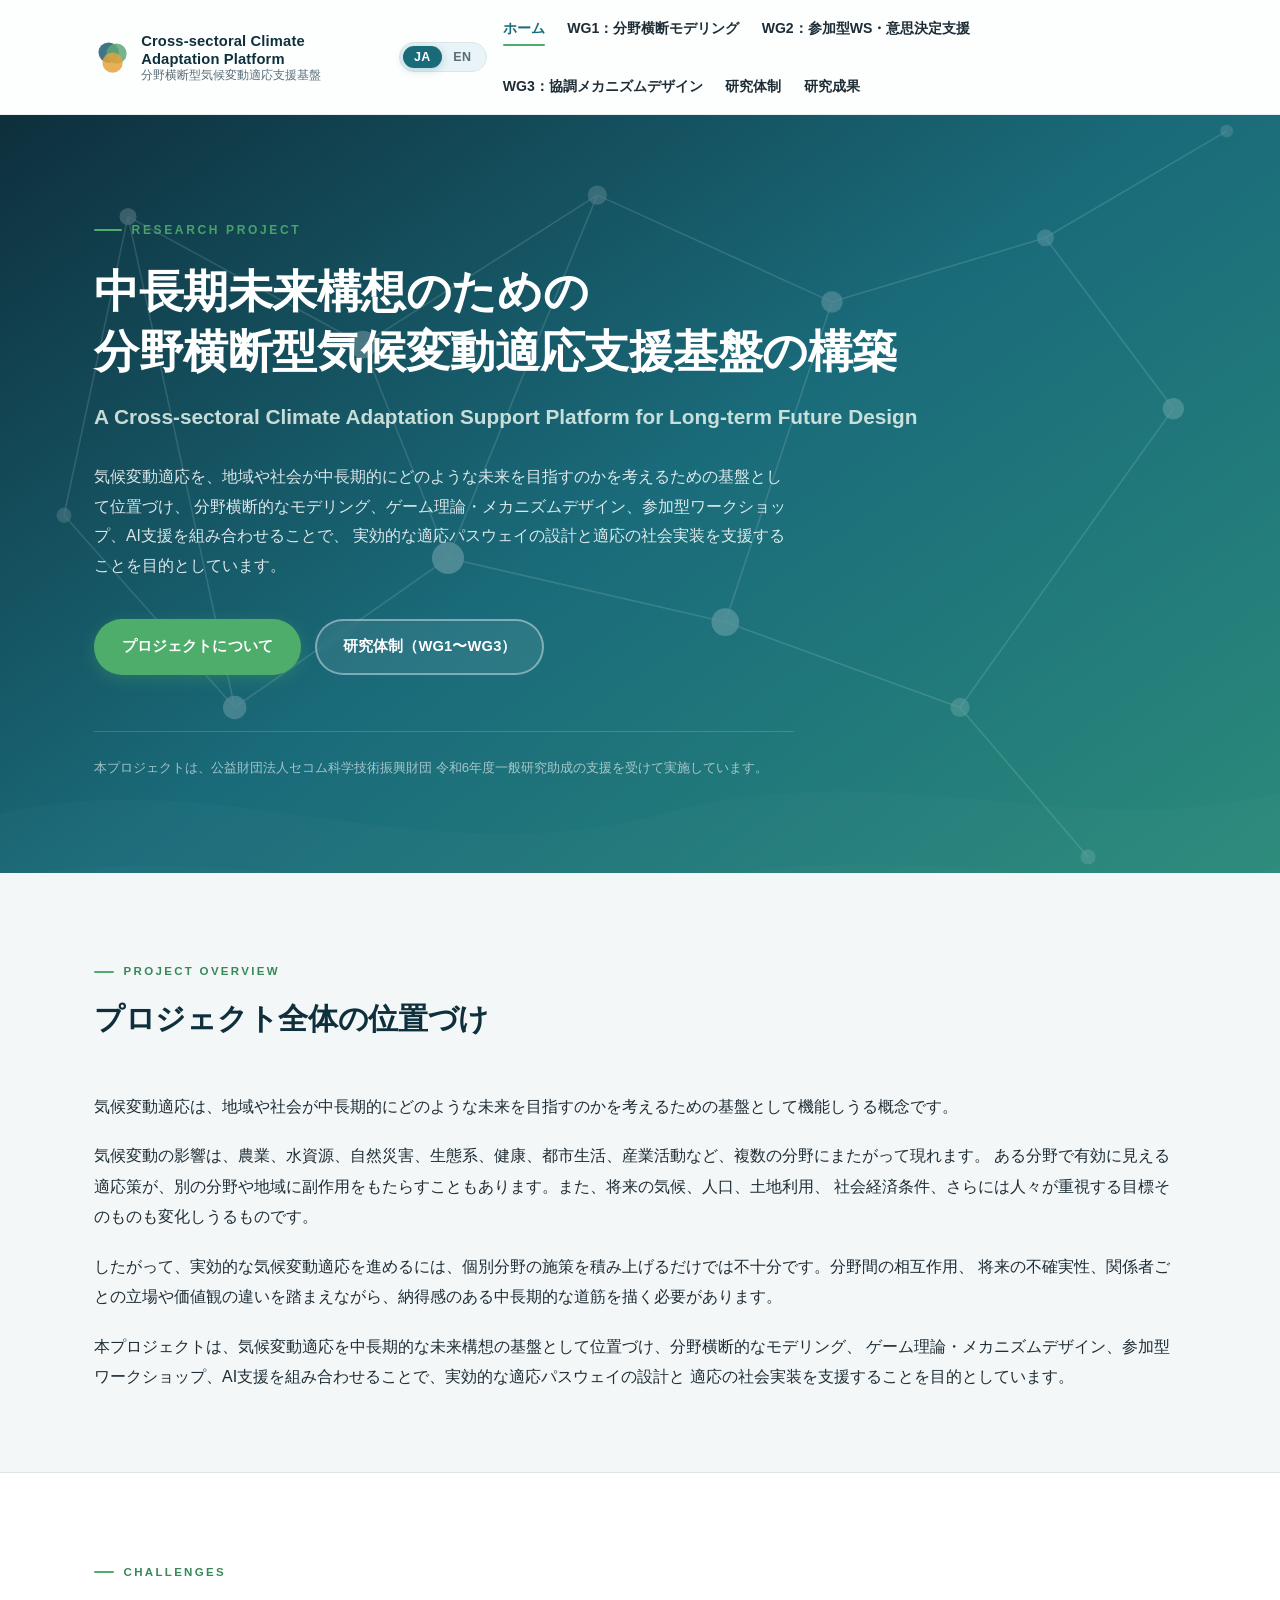
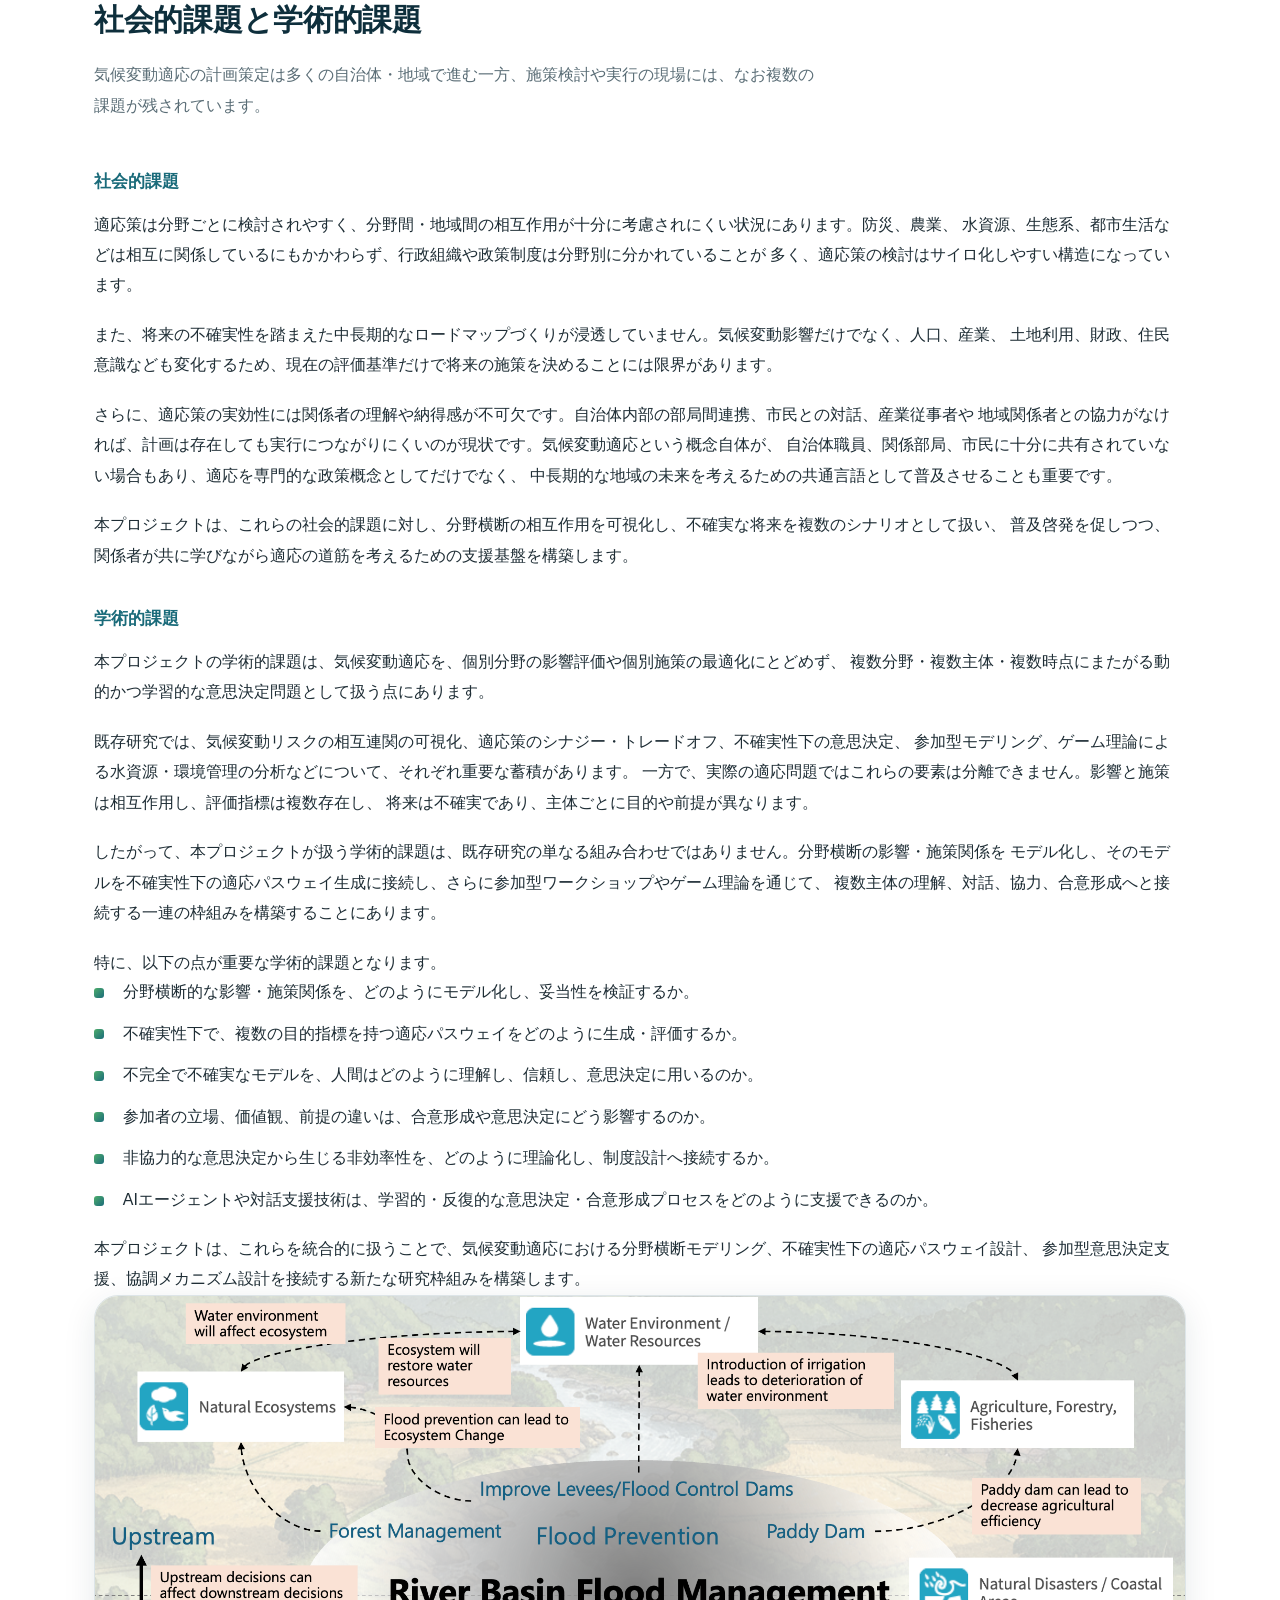
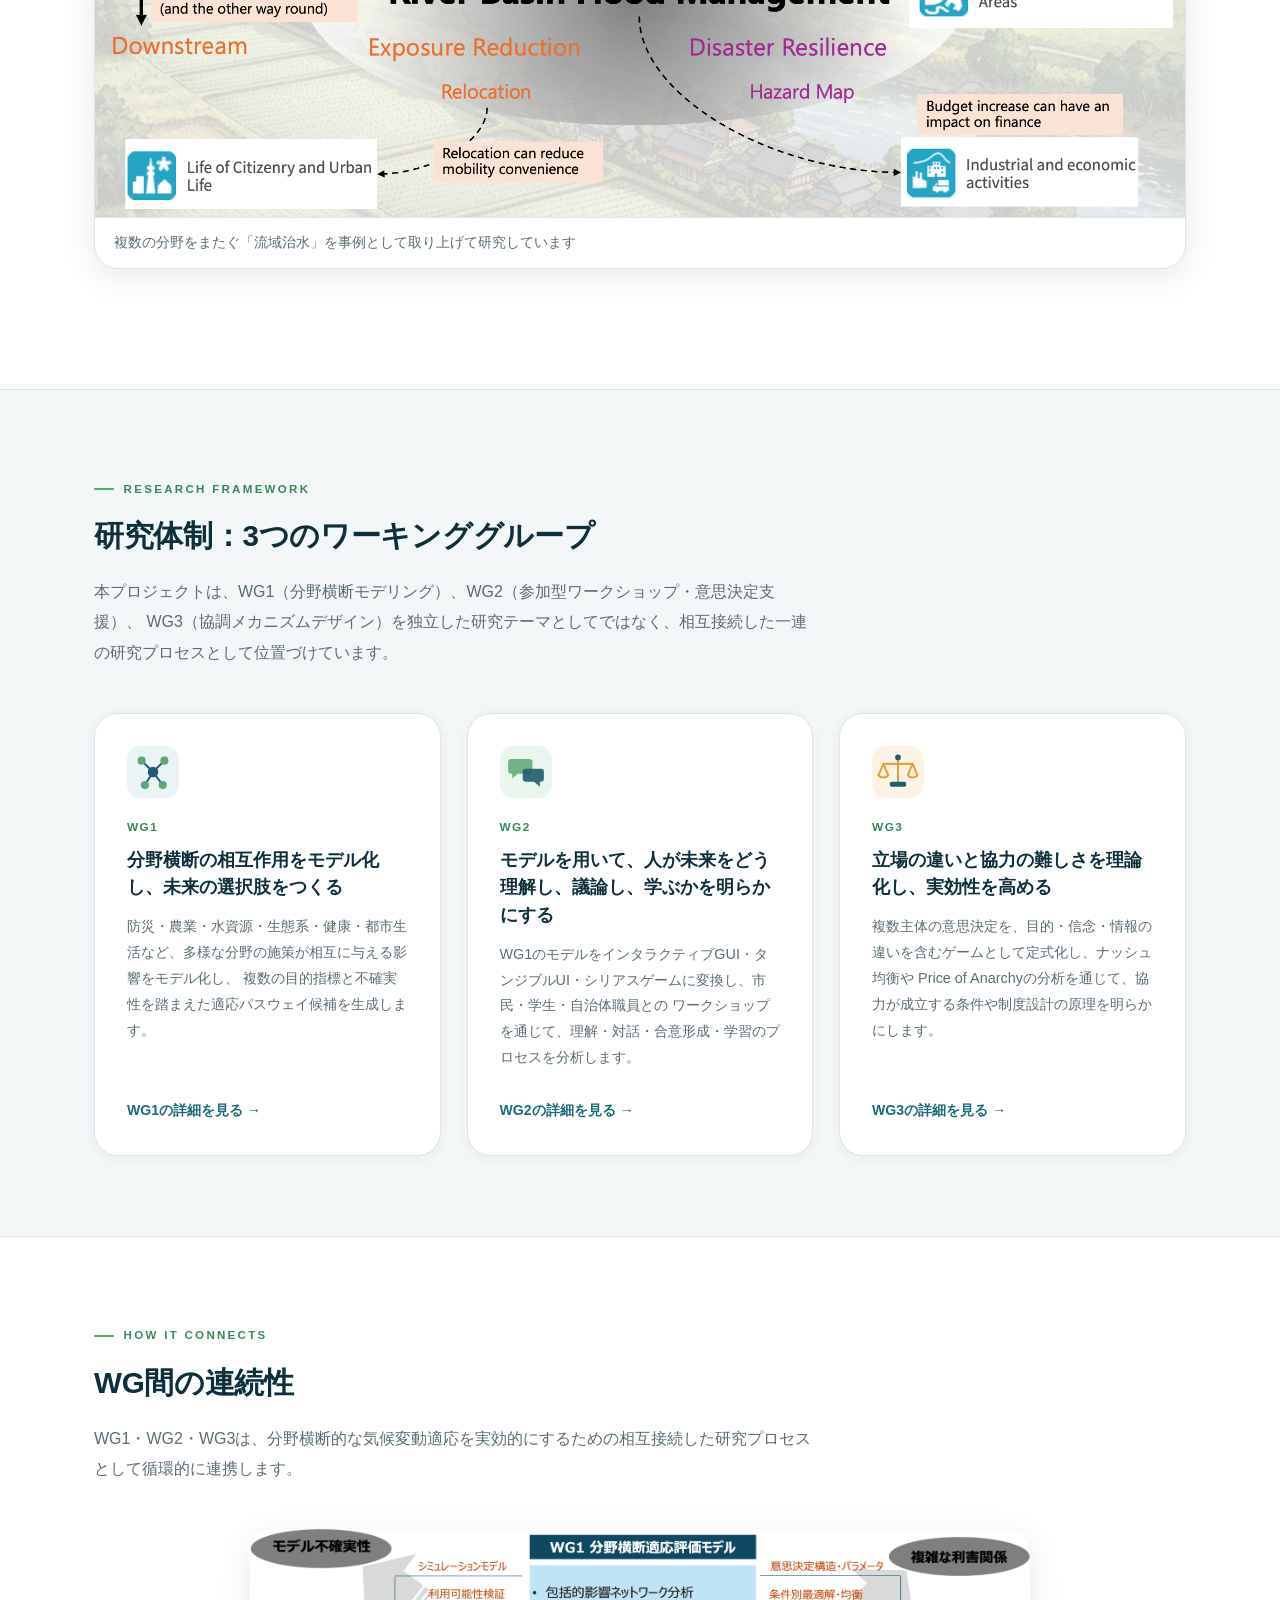
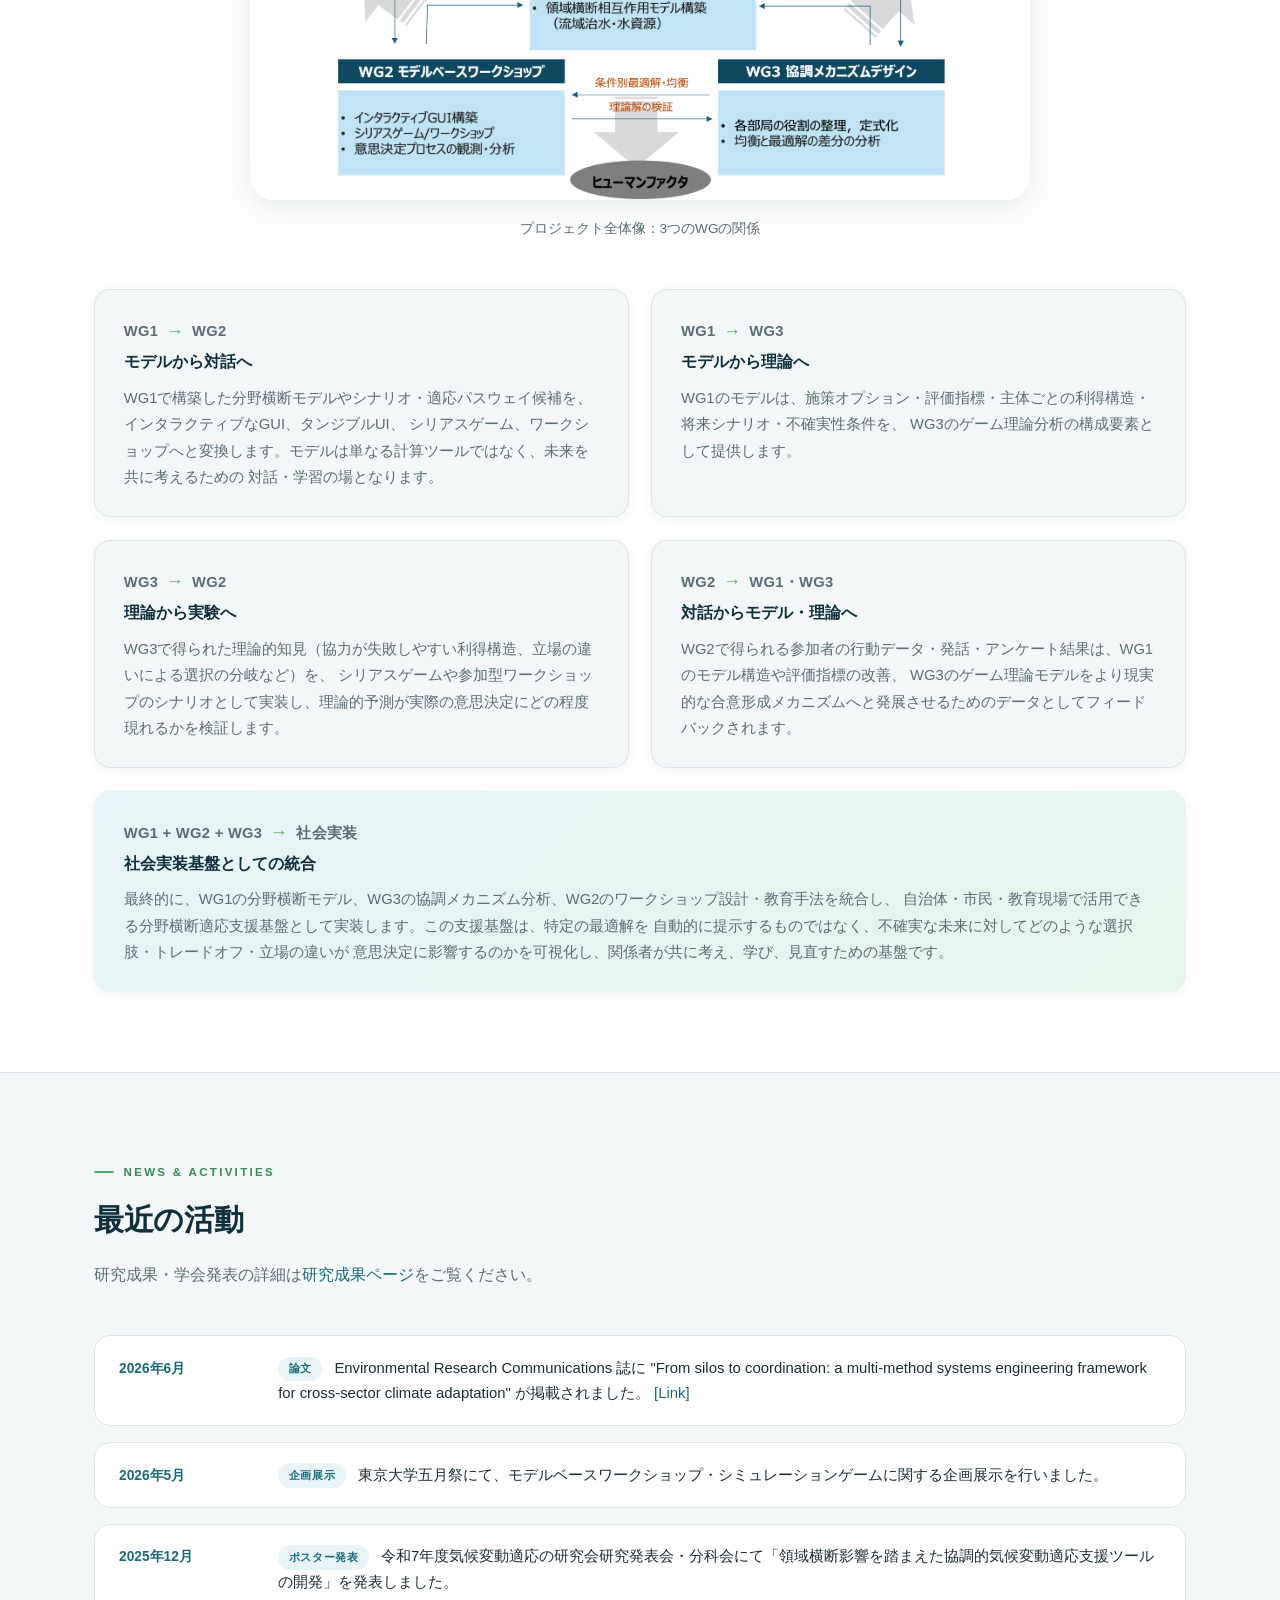
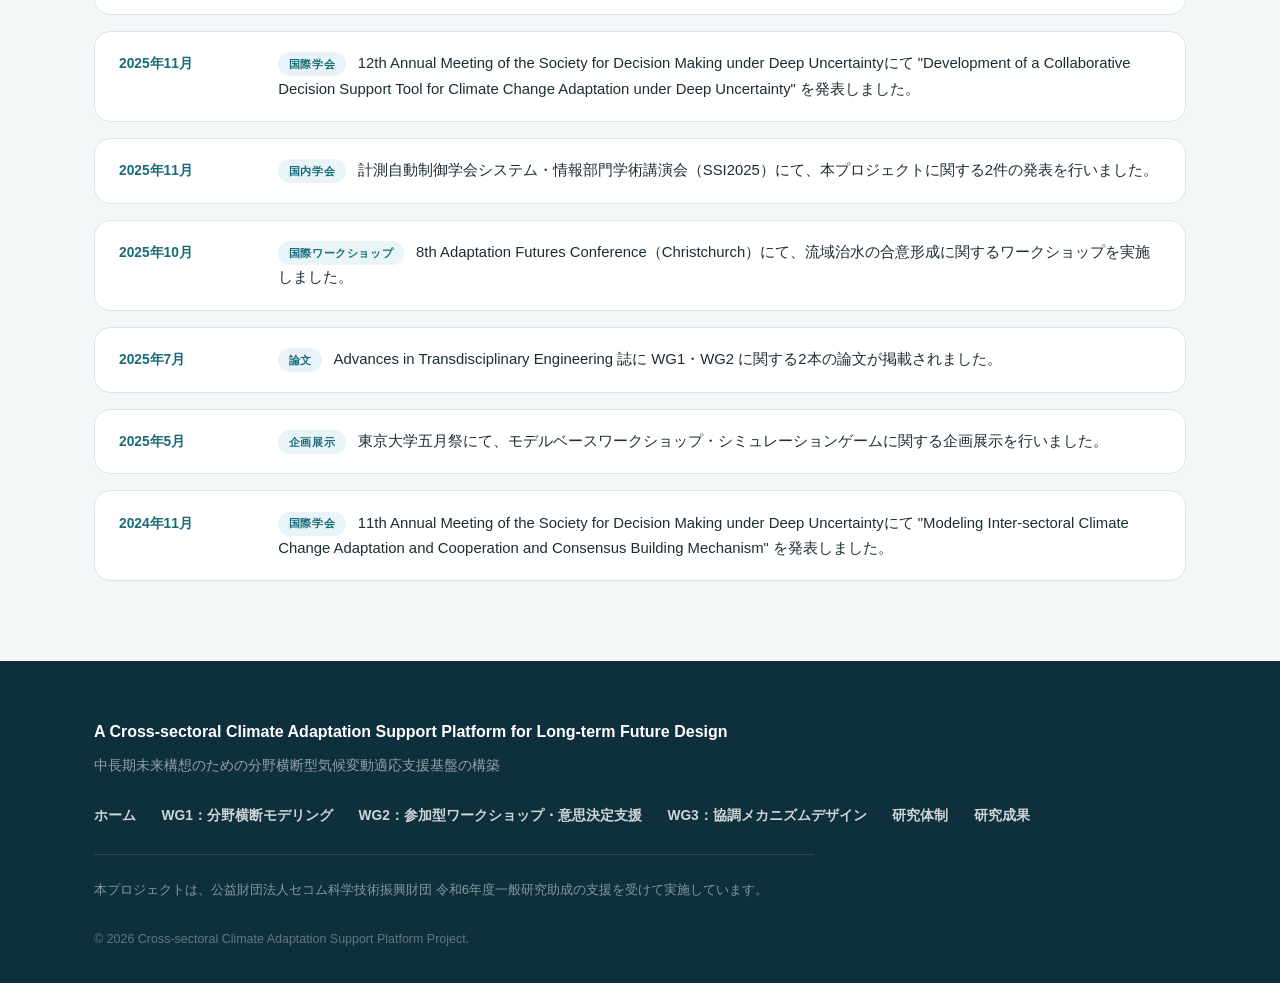
==== index.html @ dfb135c4 "first commit" ====
<!DOCTYPE html>
<html lang="ja">
<head>
  <meta charset="UTF-8">
  <meta name="viewport" content="width=device-width, initial-scale=1.0">
  <title>分野横断型気候変動適応支援基盤 | A Cross-sectoral Climate Adaptation Support Platform</title>
  <meta name="description" content="中長期未来構想のための分野横断型気候変動適応支援基盤の構築。分野横断モデリング・参加型ワークショップ・ゲーム理論・AI支援を組み合わせ、不確実な未来における適応パスウェイの設計と社会実装を支援する研究プロジェクトです。">
  <link rel="icon" type="image/svg+xml" href="images/favicon.svg">
  <link rel="stylesheet" href="css/style.css">
</head>
<body>
  <header class="site-header">
    <div class="nav">
      <a href="index.html" class="nav__brand">
        <img src="images/logo-mark.svg" alt="">
        <span class="nav__brand-text">
          <span class="nav__brand-en">Cross-sectoral Climate Adaptation Platform</span>
          <span class="nav__brand-jp">分野横断型気候変動適応支援基盤</span>
        </span>
      </a>
      <div class="nav__right">
        <div class="lang-switch">
          <button class="lang-switch__btn is-active" data-lang="ja">JA</button>
          <button class="lang-switch__btn" data-lang="en">EN</button>
        </div>
        <button class="nav__toggle" aria-label="メニューを開く" aria-expanded="false">
          <span></span><span></span><span></span>
        </button>
      </div>
      <nav class="nav__links">
        <a href="index.html" class="is-active" data-lang-ja>ホーム</a>
        <a href="index.html" class="is-active" data-lang-en>Home</a>
        <a href="wg1.html" data-lang-ja>WG1：分野横断モデリング</a>
        <a href="wg1.html" data-lang-en>WG1: Integrated System Modeling</a>
        <a href="wg2.html" data-lang-ja>WG2：参加型WS・意思決定支援</a>
        <a href="wg2.html" data-lang-en>WG2: Serious-Game &amp; Workshop</a>
        <a href="wg3.html" data-lang-ja>WG3：協調メカニズムデザイン</a>
        <a href="wg3.html" data-lang-en>WG3: Collaborative Mechanism Design</a>
        <a href="team.html" data-lang-ja>研究体制</a>
        <a href="team.html" data-lang-en>Research Team</a>
        <a href="publications.html" data-lang-ja>研究成果</a>
        <a href="publications.html" data-lang-en>Publications</a>
      </nav>
    </div>
  </header>

  <main>
    <!-- Hero -->
    <section class="hero">
      <div class="hero__bg" aria-hidden="true"></div>
      <div class="hero__inner">
        <p class="hero__eyebrow">Research Project</p>

        <h1 class="hero__title" data-lang-ja>中長期未来構想のための<br>分野横断型気候変動適応支援基盤の構築</h1>
        <h1 class="hero__title" data-lang-en>A Cross-sectoral Climate Adaptation Support Platform<br>for Long-term Future Design</h1>

        <p class="hero__subtitle" data-lang-ja>A Cross-sectoral Climate Adaptation Support Platform for Long-term Future Design</p>
        <p class="hero__subtitle" data-lang-en>分野横断型気候変動適応支援基盤</p>

        <p class="hero__lead" data-lang-ja>
          気候変動適応を、地域や社会が中長期的にどのような未来を目指すのかを考えるための基盤として位置づけ、
          分野横断的なモデリング、ゲーム理論・メカニズムデザイン、参加型ワークショップ、AI支援を組み合わせることで、
          実効的な適応パスウェイの設計と適応の社会実装を支援することを目的としています。
        </p>
        <p class="hero__lead" data-lang-en>
          This project positions climate change adaptation as a foundation for communities and societies to envision
          their long-term futures, integrating cross-sectoral modeling, game theory and mechanism design,
          participatory workshops, and AI support to facilitate the design of effective adaptation pathways
          and their social implementation.
        </p>

        <div class="hero__actions">
          <a href="#about" class="btn btn--primary" data-lang-ja>プロジェクトについて</a>
          <a href="#about" class="btn btn--primary" data-lang-en>About the Project</a>
          <a href="#research" class="btn btn--ghost" data-lang-ja>研究体制（WG1〜WG3）</a>
          <a href="#research" class="btn btn--ghost" data-lang-en>Research Framework (WG1–WG3)</a>
        </div>

        <p class="hero__funder" data-lang-ja>
          本プロジェクトは、公益財団法人セコム科学技術振興財団 令和6年度一般研究助成の支援を受けて実施しています。
        </p>
        <p class="hero__funder" data-lang-en>
          This project is supported by the SECOM Science and Technology Foundation (FY2024 General Research Grant).
        </p>
      </div>
    </section>

    <!-- About / Position -->
    <section class="section" id="about">
      <div class="container">
        <div class="section__header fade-in">
          <p class="section__eyebrow">Project Overview</p>
          <h2 class="section__title" data-lang-ja>プロジェクト全体の位置づけ</h2>
          <h2 class="section__title" data-lang-en>Project Positioning</h2>
        </div>

        <div class="prose fade-in" data-lang-ja>
          <p>
            気候変動適応は、地域や社会が中長期的にどのような未来を目指すのかを考えるための基盤として機能しうる概念です。
          </p>
          <p>
            気候変動の影響は、農業、水資源、自然災害、生態系、健康、都市生活、産業活動など、複数の分野にまたがって現れます。
            ある分野で有効に見える適応策が、別の分野や地域に副作用をもたらすこともあります。また、将来の気候、人口、土地利用、
            社会経済条件、さらには人々が重視する目標そのものも変化しうるものです。
          </p>
          <p>
            したがって、実効的な気候変動適応を進めるには、個別分野の施策を積み上げるだけでは不十分です。分野間の相互作用、
            将来の不確実性、関係者ごとの立場や価値観の違いを踏まえながら、納得感のある中長期的な道筋を描く必要があります。
          </p>
          <p>
            本プロジェクトは、気候変動適応を中長期的な未来構想の基盤として位置づけ、分野横断的なモデリング、
            ゲーム理論・メカニズムデザイン、参加型ワークショップ、AI支援を組み合わせることで、実効的な適応パスウェイの設計と
            適応の社会実装を支援することを目的としています。
          </p>
        </div>
        <div class="prose fade-in" data-lang-en>
          <p>
            Climate change adaptation can serve as a foundation for communities and societies to envision what kind of future they wish to pursue over the medium to long term.
          </p>
          <p>
            The impacts of climate change span multiple sectors—agriculture, water resources, natural disasters, ecosystems, health, urban life, and industrial activities. An adaptation measure that appears effective in one sector may create unintended consequences in others. Moreover, future climate conditions, population, land use, socioeconomic conditions, and even the goals that people prioritize are all subject to change.
          </p>
          <p>
            Therefore, effective climate change adaptation cannot be achieved merely by accumulating sector-specific measures. It requires drawing a convincing medium- to long-term pathway that accounts for cross-sectoral interactions, future uncertainties, and differences in stakeholder positions and values.
          </p>
          <p>
            This project positions climate change adaptation as a foundation for long-term future design, combining cross-sectoral modeling, game theory and mechanism design, participatory workshops, and AI support to facilitate the design of effective adaptation pathways and their social implementation.
          </p>
        </div>
      </div>
    </section>

    <!-- Challenges -->
    <section class="section section--alt" id="challenges">
      <div class="container">
        <div class="section__header fade-in">
          <p class="section__eyebrow">Challenges</p>
          <h2 class="section__title" data-lang-ja>社会的課題と学術的課題</h2>
          <h2 class="section__title" data-lang-en>Societal &amp; Academic Challenges</h2>
          <p class="section__lead" data-lang-ja>
            気候変動適応の計画策定は多くの自治体・地域で進む一方、施策検討や実行の現場には、なお複数の課題が残されています。
          </p>
          <p class="section__lead" data-lang-en>
            While adaptation planning has progressed in many municipalities, significant challenges remain in the practical examination and implementation of measures.
          </p>
        </div>

        <h3 class="sub-title fade-in" data-lang-ja>社会的課題</h3>
        <h3 class="sub-title fade-in" data-lang-en>Societal Challenges</h3>
        <div class="prose fade-in" data-lang-ja>
          <p>
            適応策は分野ごとに検討されやすく、分野間・地域間の相互作用が十分に考慮されにくい状況にあります。防災、農業、
            水資源、生態系、都市生活などは相互に関係しているにもかかわらず、行政組織や政策制度は分野別に分かれていることが
            多く、適応策の検討はサイロ化しやすい構造になっています。
          </p>
          <p>
            また、将来の不確実性を踏まえた中長期的なロードマップづくりが浸透していません。気候変動影響だけでなく、人口、産業、
            土地利用、財政、住民意識なども変化するため、現在の評価基準だけで将来の施策を決めることには限界があります。
          </p>
          <p>
            さらに、適応策の実効性には関係者の理解や納得感が不可欠です。自治体内部の部局間連携、市民との対話、産業従事者や
            地域関係者との協力がなければ、計画は存在しても実行につながりにくいのが現状です。気候変動適応という概念自体が、
            自治体職員、関係部局、市民に十分に共有されていない場合もあり、適応を専門的な政策概念としてだけでなく、
            中長期的な地域の未来を考えるための共通言語として普及させることも重要です。
          </p>
          <p>
            本プロジェクトは、これらの社会的課題に対し、分野横断の相互作用を可視化し、不確実な将来を複数のシナリオとして扱い、
            普及啓発を促しつつ、関係者が共に学びながら適応の道筋を考えるための支援基盤を構築します。
          </p>
        </div>
        <div class="prose fade-in" data-lang-en>
          <p>
            Adaptation measures tend to be examined sector by sector, making it difficult to adequately consider cross-sectoral and inter-regional interactions. Despite the interconnections among disaster prevention, agriculture, water resources, ecosystems, and urban life, administrative organizations and policy frameworks are often organized by sector, creating a structure prone to siloed planning.
          </p>
          <p>
            Furthermore, medium- to long-term roadmap development that accounts for future uncertainties has not yet become mainstream. Since not only climate impacts but also population, industry, land use, fiscal conditions, and public awareness are all subject to change, there are inherent limitations in determining future measures based solely on current evaluation criteria.
          </p>
          <p>
            This project addresses these societal challenges by visualizing cross-sectoral interactions, treating uncertain futures through multiple scenarios, and building a support platform that enables stakeholders to learn together while considering adaptation pathways.
          </p>
        </div>

        <h3 class="sub-title fade-in" data-lang-ja>学術的課題</h3>
        <h3 class="sub-title fade-in" data-lang-en>Academic Challenges</h3>
        <div class="prose fade-in" data-lang-ja>
          <p>
            本プロジェクトの学術的課題は、気候変動適応を、個別分野の影響評価や個別施策の最適化にとどめず、
            複数分野・複数主体・複数時点にまたがる動的かつ学習的な意思決定問題として扱う点にあります。
          </p>
          <p>
            既存研究では、気候変動リスクの相互連関の可視化、適応策のシナジー・トレードオフ、不確実性下の意思決定、
            参加型モデリング、ゲーム理論による水資源・環境管理の分析などについて、それぞれ重要な蓄積があります。
            一方で、実際の適応問題ではこれらの要素は分離できません。影響と施策は相互作用し、評価指標は複数存在し、
            将来は不確実であり、主体ごとに目的や前提が異なります。
          </p>
          <p>
            したがって、本プロジェクトが扱う学術的課題は、既存研究の単なる組み合わせではありません。分野横断の影響・施策関係を
            モデル化し、そのモデルを不確実性下の適応パスウェイ生成に接続し、さらに参加型ワークショップやゲーム理論を通じて、
            複数主体の理解、対話、協力、合意形成へと接続する一連の枠組みを構築することにあります。
          </p>
          <p data-lang-ja>特に、以下の点が重要な学術的課題となります。</p>
        </div>
        <div class="prose fade-in" data-lang-en>
          <p>
            The academic challenge of this project lies in treating climate change adaptation not merely as sector-specific impact assessment or individual measure optimization, but as a dynamic, learning-based decision-making problem spanning multiple sectors, stakeholders, and time horizons.
          </p>
          <p>
            Existing research has made significant contributions in areas such as visualizing climate risk interconnections, analyzing synergies and trade-offs of adaptation measures, decision-making under uncertainty, participatory modeling, and game-theoretic analysis of water and environmental resource management. However, in actual adaptation problems, these elements cannot be separated.
          </p>
          <p>
            Therefore, the academic challenge addressed by this project is not simply a combination of existing research. It lies in constructing a comprehensive framework that models cross-sectoral impact-measure relationships, connects these models to adaptation pathway generation under uncertainty, and further links them to multi-stakeholder understanding, dialogue, cooperation, and consensus-building through participatory workshops and game theory.
          </p>
          <p>In particular, the following points represent key academic challenges:</p>
        </div>

        <ul class="check-list fade-in" data-lang-ja>
          <li>分野横断的な影響・施策関係を、どのようにモデル化し、妥当性を検証するか。</li>
          <li>不確実性下で、複数の目的指標を持つ適応パスウェイをどのように生成・評価するか。</li>
          <li>不完全で不確実なモデルを、人間はどのように理解し、信頼し、意思決定に用いるのか。</li>
          <li>参加者の立場、価値観、前提の違いは、合意形成や意思決定にどう影響するのか。</li>
          <li>非協力的な意思決定から生じる非効率性を、どのように理論化し、制度設計へ接続するか。</li>
          <li>AIエージェントや対話支援技術は、学習的・反復的な意思決定・合意形成プロセスをどのように支援できるのか。</li>
        </ul>
        <ul class="check-list fade-in" data-lang-en>
          <li>How can cross-sectoral impact-measure relationships be modeled and validated?</li>
          <li>How can adaptation pathways with multiple objective indicators be generated and evaluated under uncertainty?</li>
          <li>How do humans understand, trust, and use incomplete and uncertain models for decision-making?</li>
          <li>How do differences in participant positions, values, and assumptions affect consensus-building and decision-making?</li>
          <li>How can inefficiencies arising from non-cooperative decision-making be theorized and connected to institutional design?</li>
          <li>How can AI agents and dialogue support technologies assist learning-based and iterative decision-making and consensus-building processes?</li>
        </ul>

        <div class="prose fade-in" data-lang-ja>
          <p>
            本プロジェクトは、これらを統合的に扱うことで、気候変動適応における分野横断モデリング、不確実性下の適応パスウェイ設計、
            参加型意思決定支援、協調メカニズム設計を接続する新たな研究枠組みを構築します。
          </p>
        </div>
        <div class="prose fade-in" data-lang-en>
          <p>
            By addressing these challenges in an integrated manner, this project constructs a novel research framework connecting cross-sectoral modeling, adaptation pathway design under uncertainty, participatory decision support, and cooperative mechanism design for climate change adaptation.
          </p>
        </div>
        <div class="fig-hero fade-in">
          <figure>
            <img src="images/wg_rbfm.png" alt="複数の分野をまたぐ流域治水の事例">
            <figcaption data-lang-ja>複数の分野をまたぐ「流域治水」を事例として取り上げて研究しています</figcaption>
            <figcaption data-lang-en>River Basin Flood Management spanning multiple sectors (as a case study)</figcaption>
          </figure>
        </div>
      </div>
    </section>

    <!-- Research framework: WG1-3 -->
    <section class="section" id="research">
      <div class="container">
        <div class="section__header fade-in">
          <p class="section__eyebrow">Research Framework</p>
          <h2 class="section__title" data-lang-ja>研究体制：3つのワーキンググループ</h2>
          <h2 class="section__title" data-lang-en>Research Framework: Three Working Groups</h2>
          <p class="section__lead" data-lang-ja>
            本プロジェクトは、WG1（分野横断モデリング）、WG2（参加型ワークショップ・意思決定支援）、
            WG3（協調メカニズムデザイン）を独立した研究テーマとしてではなく、相互接続した一連の研究プロセスとして位置づけています。
          </p>
          <p class="section__lead" data-lang-en>
            This project positions WG1 (Integrated System Modeling), WG2 (Participatory Workshop &amp; Decision Support),
            and WG3 (Collaborative Mechanism Design) not as independent research themes but as interconnected research processes.
          </p>
        </div>

        <div class="wg-grid">
          <article class="wg-card fade-in stagger-1">
            <img src="images/icon-wg1.svg" alt="" class="wg-card__icon">
            <p class="wg-card__tag">WG1</p>
            <h3 class="wg-card__title" data-lang-ja>分野横断の相互作用をモデル化し、未来の選択肢をつくる</h3>
            <h3 class="wg-card__title" data-lang-en>Modeling Cross-sectoral Interactions to Create Future Options</h3>
            <p class="wg-card__desc" data-lang-ja>
              防災・農業・水資源・生態系・健康・都市生活など、多様な分野の施策が相互に与える影響をモデル化し、
              複数の目的指標と不確実性を踏まえた適応パスウェイ候補を生成します。
            </p>
            <p class="wg-card__desc" data-lang-en>
              Models the mutual impacts of measures across diverse sectors—disaster prevention, agriculture, water resources, ecosystems, health, and urban life—to generate adaptation pathway candidates considering multiple objectives and uncertainty.
            </p>
            <a href="wg1.html" class="wg-card__link" data-lang-ja>WG1の詳細を見る →</a>
            <a href="wg1.html" class="wg-card__link" data-lang-en>Learn more about WG1 →</a>
          </article>

          <article class="wg-card fade-in stagger-2">
            <img src="images/icon-wg2.svg" alt="" class="wg-card__icon">
            <p class="wg-card__tag">WG2</p>
            <h3 class="wg-card__title" data-lang-ja>モデルを用いて、人が未来をどう理解し、議論し、学ぶかを明らかにする</h3>
            <h3 class="wg-card__title" data-lang-en>Understanding How People Comprehend, Discuss, and Learn about the Future through Models</h3>
            <p class="wg-card__desc" data-lang-ja>
              WG1のモデルをインタラクティブGUI・タンジブルUI・シリアスゲームに変換し、市民・学生・自治体職員との
              ワークショップを通じて、理解・対話・合意形成・学習のプロセスを分析します。
            </p>
            <p class="wg-card__desc" data-lang-en>
              Transforms WG1's models into interactive GUIs, tangible UIs, and serious games, analyzing processes of understanding, dialogue, consensus-building, and learning through workshops with citizens, students, and government officials.
            </p>
            <a href="wg2.html" class="wg-card__link" data-lang-ja>WG2の詳細を見る →</a>
            <a href="wg2.html" class="wg-card__link" data-lang-en>Learn more about WG2 →</a>
          </article>

          <article class="wg-card fade-in stagger-3">
            <img src="images/icon-wg3.svg" alt="" class="wg-card__icon">
            <p class="wg-card__tag">WG3</p>
            <h3 class="wg-card__title" data-lang-ja>立場の違いと協力の難しさを理論化し、実効性を高める</h3>
            <h3 class="wg-card__title" data-lang-en>Theorizing Differences in Positions and Difficulties of Cooperation to Enhance Effectiveness</h3>
            <p class="wg-card__desc" data-lang-ja>
              複数主体の意思決定を、目的・信念・情報の違いを含むゲームとして定式化し、ナッシュ均衡や
              Price of Anarchyの分析を通じて、協力が成立する条件や制度設計の原理を明らかにします。
            </p>
            <p class="wg-card__desc" data-lang-en>
              Formulates multi-stakeholder decision-making as games incorporating differences in objectives, beliefs, and information, revealing conditions for cooperation and principles of institutional design through Nash equilibrium and Price of Anarchy analysis.
            </p>
            <a href="wg3.html" class="wg-card__link" data-lang-ja>WG3の詳細を見る →</a>
            <a href="wg3.html" class="wg-card__link" data-lang-en>Learn more about WG3 →</a>
          </article>
        </div>
      </div>
    </section>

    <!-- Connections -->
    <section class="section section--alt" id="connections">
      <div class="container">
        <div class="section__header fade-in">
          <p class="section__eyebrow">How it connects</p>
          <h2 class="section__title" data-lang-ja>WG間の連続性</h2>
          <h2 class="section__title" data-lang-en>Inter-WG Connectivity</h2>
          <p class="section__lead" data-lang-ja>
            WG1・WG2・WG3は、分野横断的な気候変動適応を実効的にするための相互接続した研究プロセスとして循環的に連携します。
          </p>
          <p class="section__lead" data-lang-en>
            WG1, WG2, and WG3 collaborate cyclically as interconnected research processes to make cross-sectoral climate change adaptation effective.
          </p>
        </div>

        <figure class="wg-overview-figure fade-in">
          <img src="images/wg_all.png" alt="WG1・WG2・WG3の関係を示すプロジェクト全体像">
          <figcaption data-lang-ja>プロジェクト全体像：3つのWGの関係</figcaption>
          <figcaption data-lang-en>Project overview: Relationships among the three working groups</figcaption>
        </figure>

        <div class="connection-grid">
          <div class="connection-card fade-in stagger-1">
            <p class="connection-card__path">WG1 <span class="arrow">→</span> WG2</p>
            <h3 class="connection-card__title" data-lang-ja>モデルから対話へ</h3>
            <h3 class="connection-card__title" data-lang-en>From Models to Dialogue</h3>
            <p data-lang-ja>
              WG1で構築した分野横断モデルやシナリオ・適応パスウェイ候補を、インタラクティブなGUI、タンジブルUI、
              シリアスゲーム、ワークショップへと変換します。モデルは単なる計算ツールではなく、未来を共に考えるための
              対話・学習の場となります。
            </p>
            <p data-lang-en>
              Transforms the cross-sectoral models, scenarios, and adaptation pathway candidates built by WG1 into interactive GUIs, tangible UIs, serious games, and workshops. Models become not mere computational tools but platforms for dialogue and learning about the future together.
            </p>
          </div>

          <div class="connection-card fade-in stagger-2">
            <p class="connection-card__path">WG1 <span class="arrow">→</span> WG3</p>
            <h3 class="connection-card__title" data-lang-ja>モデルから理論へ</h3>
            <h3 class="connection-card__title" data-lang-en>From Models to Theory</h3>
            <p data-lang-ja>
              WG1のモデルは、施策オプション・評価指標・主体ごとの利得構造・将来シナリオ・不確実性条件を、
              WG3のゲーム理論分析の構成要素として提供します。
            </p>
            <p data-lang-en>
              WG1's models provide measure options, evaluation indicators, payoff structures for each stakeholder, future scenarios, and uncertainty conditions as components for WG3's game-theoretic analysis.
            </p>
          </div>

          <div class="connection-card fade-in stagger-3">
            <p class="connection-card__path">WG3 <span class="arrow">→</span> WG2</p>
            <h3 class="connection-card__title" data-lang-ja>理論から実験へ</h3>
            <h3 class="connection-card__title" data-lang-en>From Theory to Experiment</h3>
            <p data-lang-ja>
              WG3で得られた理論的知見（協力が失敗しやすい利得構造、立場の違いによる選択の分岐など）を、
              シリアスゲームや参加型ワークショップのシナリオとして実装し、理論的予測が実際の意思決定にどの程度
              現れるかを検証します。
            </p>
            <p data-lang-en>
              Implements theoretical insights from WG3 (payoff structures prone to cooperation failure, choice divergences due to position differences) as scenarios in serious games and participatory workshops, verifying how theoretical predictions manifest in actual decision-making.
            </p>
          </div>

          <div class="connection-card fade-in stagger-4">
            <p class="connection-card__path">WG2 <span class="arrow">→</span> WG1・WG3</p>
            <h3 class="connection-card__title" data-lang-ja>対話からモデル・理論へ</h3>
            <h3 class="connection-card__title" data-lang-en>From Dialogue to Models &amp; Theory</h3>
            <p data-lang-ja>
              WG2で得られる参加者の行動データ・発話・アンケート結果は、WG1のモデル構造や評価指標の改善、
              WG3のゲーム理論モデルをより現実的な合意形成メカニズムへと発展させるためのデータとしてフィードバックされます。
            </p>
            <p data-lang-en>
              Participant behavioral data, utterances, and survey results obtained from WG2 are fed back as data to improve WG1's model structure and evaluation indicators, and to develop WG3's game-theoretic models into more realistic consensus-building mechanisms.
            </p>
          </div>

          <div class="connection-card connection-card--full fade-in">
            <p class="connection-card__path">WG1 + WG2 + WG3 <span class="arrow">→</span>
              <span data-lang-ja>社会実装</span><span data-lang-en>Social Implementation</span>
            </p>
            <h3 class="connection-card__title" data-lang-ja>社会実装基盤としての統合</h3>
            <h3 class="connection-card__title" data-lang-en>Integration as a Social Implementation Platform</h3>
            <p data-lang-ja>
              最終的に、WG1の分野横断モデル、WG3の協調メカニズム分析、WG2のワークショップ設計・教育手法を統合し、
              自治体・市民・教育現場で活用できる分野横断適応支援基盤として実装します。この支援基盤は、特定の最適解を
              自動的に提示するものではなく、不確実な未来に対してどのような選択肢・トレードオフ・立場の違いが
              意思決定に影響するのかを可視化し、関係者が共に考え、学び、見直すための基盤です。
            </p>
            <p data-lang-en>
              Ultimately, this integrates WG1's cross-sectoral models, WG3's cooperative mechanism analysis, and WG2's workshop design and educational methods into a cross-sectoral adaptation support platform usable by municipalities, citizens, and educational institutions. This platform does not automatically present specific optimal solutions but visualizes how various options, trade-offs, and stakeholder differences influence decision-making, serving as a foundation for stakeholders to think, learn, and reassess together.
            </p>
          </div>
        </div>
      </div>
    </section>

    <!-- News -->
    <section class="section" id="news">
      <div class="container">
        <div class="section__header fade-in">
          <p class="section__eyebrow">News &amp; Activities</p>
          <h2 class="section__title" data-lang-ja>最近の活動</h2>
          <h2 class="section__title" data-lang-en>Recent Activities</h2>
          <p class="section__lead" data-lang-ja>研究成果・学会発表の詳細は<a href="publications.html">研究成果ページ</a>をご覧ください。</p>
          <p class="section__lead" data-lang-en>For details on research outputs and presentations, please see the <a href="publications.html">Publications page</a>.</p>
        </div>
        <ul class="news-list">
          <li class="news-item fade-in">
            <span class="news-item__date" data-lang-ja>2026年6月</span>
            <span class="news-item__date" data-lang-en>Jun 2026</span>
            <span class="news-item__body">
              <span class="news-item__tag" data-lang-ja>論文</span>
              <span class="news-item__tag" data-lang-en>Paper</span>
              <span data-lang-ja>
                Environmental Research Communications 誌に "From silos to coordination: a multi-method systems engineering framework for cross-sector climate adaptation" が掲載されました。
                <a href="https://iopscience.iop.org/article/10.1088/2515-7620/ae7a02" target="_blank" rel="noopener">[Link]</a>
              </span>
              <span data-lang-en>
                "From silos to coordination: a multi-method systems engineering framework for cross-sector climate adaptation" was published in Environmental Research Communications.
                <a href="https://iopscience.iop.org/article/10.1088/2515-7620/ae7a02" target="_blank" rel="noopener">[Link]</a>
              </span>
            </span>
          </li>
          <li class="news-item fade-in">
            <span class="news-item__date" data-lang-ja>2026年5月</span>
            <span class="news-item__date" data-lang-en>May 2026</span>
            <span class="news-item__body">
              <span class="news-item__tag" data-lang-ja>企画展示</span>
              <span class="news-item__tag" data-lang-en>Exhibition</span>
              <span data-lang-ja>東京大学五月祭にて、モデルベースワークショップ・シミュレーションゲームに関する企画展示を行いました。</span>
              <span data-lang-en>Held an exhibition on model-based workshops and simulation games at the University of Tokyo May Festival.</span>
            </span>
          </li>
          <li class="news-item fade-in">
            <span class="news-item__date" data-lang-ja>2025年12月</span>
            <span class="news-item__date" data-lang-en>Dec 2025</span>
            <span class="news-item__body">
              <span class="news-item__tag" data-lang-ja>ポスター発表</span>
              <span class="news-item__tag" data-lang-en>Poster</span>
              <span data-lang-ja>令和7年度気候変動適応の研究会研究発表会・分科会にて「領域横断影響を踏まえた協調的気候変動適応支援ツールの開発」を発表しました。</span>
              <span data-lang-en>Presented "Development of a Collaborative Climate Change Adaptation Support Tool Considering Cross-sectoral Impacts" at the FY2025 Climate Change Adaptation Research Meeting.</span>
            </span>
          </li>
          <li class="news-item fade-in">
            <span class="news-item__date" data-lang-ja>2025年11月</span>
            <span class="news-item__date" data-lang-en>Nov 2025</span>
            <span class="news-item__body">
              <span class="news-item__tag" data-lang-ja>国際学会</span>
              <span class="news-item__tag" data-lang-en>Conference</span>
              <span data-lang-ja>
                12th Annual Meeting of the Society for Decision Making under Deep Uncertaintyにて
                "Development of a Collaborative Decision Support Tool for Climate Change Adaptation under Deep Uncertainty" を発表しました。
              </span>
              <span data-lang-en>
                Presented "Development of a Collaborative Decision Support Tool for Climate Change Adaptation under Deep Uncertainty"
                at the 12th Annual Meeting of the Society for Decision Making under Deep Uncertainty.
              </span>
            </span>
          </li>
          <li class="news-item fade-in">
            <span class="news-item__date" data-lang-ja>2025年11月</span>
            <span class="news-item__date" data-lang-en>Nov 2025</span>
            <span class="news-item__body">
              <span class="news-item__tag" data-lang-ja>国内学会</span>
              <span class="news-item__tag" data-lang-en>Conference</span>
              <span data-lang-ja>計測自動制御学会システム・情報部門学術講演会（SSI2025）にて、本プロジェクトに関する2件の発表を行いました。</span>
              <span data-lang-en>Two presentations related to this project were given at the SICE System and Information Division Academic Lecture Meeting (SSI2025).</span>
            </span>
          </li>
          <li class="news-item fade-in">
            <span class="news-item__date" data-lang-ja>2025年10月</span>
            <span class="news-item__date" data-lang-en>Oct 2025</span>
            <span class="news-item__body">
              <span class="news-item__tag" data-lang-ja>国際ワークショップ</span>
              <span class="news-item__tag" data-lang-en>Workshop</span>
              <span data-lang-ja>8th Adaptation Futures Conference（Christchurch）にて、流域治水の合意形成に関するワークショップを実施しました。</span>
              <span data-lang-en>Conducted a workshop on consensus building for watershed flood management at the 8th Adaptation Futures Conference (Christchurch).</span>
            </span>
          </li>
          <li class="news-item fade-in">
            <span class="news-item__date" data-lang-ja>2025年7月</span>
            <span class="news-item__date" data-lang-en>Jul 2025</span>
            <span class="news-item__body">
              <span class="news-item__tag" data-lang-ja>論文</span>
              <span class="news-item__tag" data-lang-en>Paper</span>
              <span data-lang-ja>Advances in Transdisciplinary Engineering 誌に WG1・WG2 に関する2本の論文が掲載されました。</span>
              <span data-lang-en>Two papers related to WG1 and WG2 were published in Advances in Transdisciplinary Engineering.</span>
            </span>
          </li>
          <li class="news-item fade-in">
            <span class="news-item__date" data-lang-ja>2025年5月</span>
            <span class="news-item__date" data-lang-en>May 2025</span>
            <span class="news-item__body">
              <span class="news-item__tag" data-lang-ja>企画展示</span>
              <span class="news-item__tag" data-lang-en>Exhibition</span>
              <span data-lang-ja>東京大学五月祭にて、モデルベースワークショップ・シミュレーションゲームに関する企画展示を行いました。</span>
              <span data-lang-en>Held an exhibition on model-based workshops and simulation games at the University of Tokyo May Festival.</span>
            </span>
          </li>
          <li class="news-item fade-in">
            <span class="news-item__date" data-lang-ja>2024年11月</span>
            <span class="news-item__date" data-lang-en>Nov 2024</span>
            <span class="news-item__body">
              <span class="news-item__tag" data-lang-ja>国際学会</span>
              <span class="news-item__tag" data-lang-en>Conference</span>
              <span data-lang-ja>
                11th Annual Meeting of the Society for Decision Making under Deep Uncertaintyにて
                "Modeling Inter-sectoral Climate Change Adaptation and Cooperation and Consensus Building Mechanism" を発表しました。
              </span>
              <span data-lang-en>
                Presented "Modeling Inter-sectoral Climate Change Adaptation and Cooperation and Consensus Building Mechanism"
                at the 11th Annual Meeting of the Society for Decision Making under Deep Uncertainty.
              </span>
            </span>
          </li>
        </ul>
      </div>
    </section>
  </main>

  <footer class="site-footer">
    <div class="footer__inner">
      <div>
        <p class="footer__title">A Cross-sectoral Climate Adaptation Support Platform for Long-term Future Design</p>
        <p class="footer__sub">中長期未来構想のための分野横断型気候変動適応支援基盤の構築</p>
      </div>
      <nav class="footer__links">
        <a href="index.html" data-lang-ja>ホーム</a>
        <a href="index.html" data-lang-en>Home</a>
        <a href="wg1.html" data-lang-ja>WG1：分野横断モデリング</a>
        <a href="wg1.html" data-lang-en>WG1: Integrated System Modeling</a>
        <a href="wg2.html" data-lang-ja>WG2：参加型ワークショップ・意思決定支援</a>
        <a href="wg2.html" data-lang-en>WG2: Serious-Game &amp; Workshop</a>
        <a href="wg3.html" data-lang-ja>WG3：協調メカニズムデザイン</a>
        <a href="wg3.html" data-lang-en>WG3: Collaborative Mechanism Design</a>
        <a href="team.html" data-lang-ja>研究体制</a>
        <a href="team.html" data-lang-en>Research Team</a>
        <a href="publications.html" data-lang-ja>研究成果</a>
        <a href="publications.html" data-lang-en>Publications</a>
      </nav>
      <p class="footer__funding" data-lang-ja>
        本プロジェクトは、公益財団法人セコム科学技術振興財団 令和6年度一般研究助成の支援を受けて実施しています。
      </p>
      <p class="footer__funding" data-lang-en>
        This project is supported by the SECOM Science and Technology Foundation (FY2024 General Research Grant).
      </p>
      <p class="footer__copy">&copy; 2026 Cross-sectoral Climate Adaptation Support Platform Project.</p>
    </div>
  </footer>

  <script src="js/script.js"></script>
</body>
</html>
---- css/style.css ----
/* ============================================================
   Cross-sectoral Climate Adaptation Support Platform
   Modern stylesheet
   ============================================================ */

:root {
  --color-primary: #1a6b7a;
  --color-primary-dark: #0e2f3c;
  --color-primary-light: #e8f4f7;
  --color-accent: #4ead6b;
  --color-accent-dark: #38885a;
  --color-accent-light: #e6f5ec;
  --color-amber: #e3a23c;
  --color-bg: #f4f7f8;
  --color-surface: #ffffff;
  --color-text: #1e2d35;
  --color-text-muted: #5a6d76;
  --color-border: #dde5e8;
  --font-base: "Inter", -apple-system, BlinkMacSystemFont, "Hiragino Sans", "Hiragino Kaku Gothic ProN",
    "Yu Gothic", "Segoe UI", Meiryo, sans-serif;
  --font-display: "Inter", -apple-system, BlinkMacSystemFont, "Hiragino Sans", sans-serif;
  --max-width: 1140px;
  --radius: 16px;
  --radius-sm: 10px;
  --radius-lg: 24px;
  --shadow: 0 8px 32px rgba(14, 47, 60, 0.10);
  --shadow-sm: 0 2px 12px rgba(14, 47, 60, 0.06);
  --shadow-lg: 0 16px 48px rgba(14, 47, 60, 0.14);
  --transition: 0.3s cubic-bezier(0.4, 0, 0.2, 1);
}

* {
  box-sizing: border-box;
}

html {
  scroll-behavior: smooth;
}

body {
  margin: 0;
  font-family: var(--font-base);
  color: var(--color-text);
  background: var(--color-bg);
  line-height: 1.85;
  -webkit-font-smoothing: antialiased;
  -moz-osx-font-smoothing: grayscale;
}

img {
  max-width: 100%;
  display: block;
}

a {
  color: var(--color-primary);
  text-decoration: none;
  transition: color var(--transition);
}

a:hover {
  color: var(--color-accent-dark);
  text-decoration: none;
}

.container {
  max-width: var(--max-width);
  margin: 0 auto;
  padding: 0 1.5rem;
}

/* ------------------------------------------------------------
   Scroll-triggered animations
   ------------------------------------------------------------ */

.fade-in {
  opacity: 0;
  transform: translateY(28px);
  transition: opacity 0.7s cubic-bezier(0.4, 0, 0.2, 1), transform 0.7s cubic-bezier(0.4, 0, 0.2, 1);
}

.fade-in.is-visible {
  opacity: 1;
  transform: translateY(0);
}

.fade-in-left {
  opacity: 0;
  transform: translateX(-32px);
  transition: opacity 0.7s cubic-bezier(0.4, 0, 0.2, 1), transform 0.7s cubic-bezier(0.4, 0, 0.2, 1);
}

.fade-in-left.is-visible {
  opacity: 1;
  transform: translateX(0);
}

.fade-in-right {
  opacity: 0;
  transform: translateX(32px);
  transition: opacity 0.7s cubic-bezier(0.4, 0, 0.2, 1), transform 0.7s cubic-bezier(0.4, 0, 0.2, 1);
}

.fade-in-right.is-visible {
  opacity: 1;
  transform: translateX(0);
}

.stagger-1 { transition-delay: 0.1s; }
.stagger-2 { transition-delay: 0.2s; }
.stagger-3 { transition-delay: 0.3s; }
.stagger-4 { transition-delay: 0.4s; }

/* ------------------------------------------------------------
   Header / Navigation
   ------------------------------------------------------------ */

.site-header {
  position: sticky;
  top: 0;
  z-index: 200;
  background: rgba(255, 255, 255, 0.82);
  backdrop-filter: blur(16px) saturate(180%);
  -webkit-backdrop-filter: blur(16px) saturate(180%);
  border-bottom: 1px solid rgba(221, 229, 232, 0.6);
  transition: box-shadow var(--transition);
}

.site-header.is-scrolled {
  box-shadow: 0 2px 20px rgba(14, 47, 60, 0.08);
}

.nav {
  max-width: var(--max-width);
  margin: 0 auto;
  padding: 0.65rem 1.5rem;
  display: flex;
  align-items: center;
  justify-content: space-between;
  gap: 1rem;
}

.nav__brand {
  display: flex;
  align-items: center;
  gap: 0.7rem;
  text-decoration: none;
  color: var(--color-primary-dark);
  min-width: 0;
}

.nav__brand:hover {
  text-decoration: none;
}

.nav__brand img {
  width: 36px;
  height: 36px;
  flex-shrink: 0;
}

.nav__brand-text {
  display: flex;
  flex-direction: column;
  line-height: 1.25;
}

.nav__brand-en {
  font-weight: 700;
  font-size: 0.92rem;
  letter-spacing: 0.01em;
}

.nav__brand-jp {
  font-size: 0.72rem;
  color: var(--color-text-muted);
}

.nav__right {
  display: flex;
  align-items: center;
  gap: 1rem;
}

.nav__toggle {
  display: none;
  flex-direction: column;
  justify-content: center;
  gap: 5px;
  width: 40px;
  height: 40px;
  background: none;
  border: 1px solid var(--color-border);
  border-radius: var(--radius-sm);
  cursor: pointer;
  flex-shrink: 0;
  transition: background var(--transition);
}

.nav__toggle:hover {
  background: var(--color-primary-light);
}

.nav__toggle span {
  display: block;
  width: 18px;
  height: 2px;
  margin: 0 auto;
  background: var(--color-primary-dark);
  border-radius: 2px;
  transition: transform var(--transition);
}

.nav__links {
  display: flex;
  align-items: center;
  gap: 1.4rem;
  flex-wrap: wrap;
}

.nav__links a {
  color: var(--color-text);
  font-weight: 600;
  font-size: 0.88rem;
  text-decoration: none;
  white-space: nowrap;
  padding: 0.3rem 0;
  position: relative;
  transition: color var(--transition);
}

.nav__links a::after {
  content: "";
  position: absolute;
  bottom: 0;
  left: 0;
  width: 0;
  height: 2px;
  background: var(--color-accent);
  border-radius: 1px;
  transition: width var(--transition);
}

.nav__links a:hover::after,
.nav__links a.is-active::after {
  width: 100%;
}

.nav__links a:hover,
.nav__links a.is-active {
  color: var(--color-primary);
  text-decoration: none;
}

/* Language switcher */
.lang-switch {
  display: inline-flex;
  align-items: center;
  background: var(--color-primary-light);
  border-radius: 999px;
  padding: 3px;
  gap: 0;
  flex-shrink: 0;
  border: 1px solid var(--color-border);
}

.lang-switch__btn {
  border: none;
  background: none;
  font-size: 0.78rem;
  font-weight: 700;
  padding: 0.3rem 0.7rem;
  border-radius: 999px;
  cursor: pointer;
  color: var(--color-text-muted);
  transition: all var(--transition);
  line-height: 1;
  letter-spacing: 0.04em;
}

.lang-switch__btn.is-active {
  background: var(--color-primary);
  color: #fff;
  box-shadow: 0 2px 8px rgba(26, 107, 122, 0.25);
}

.lang-switch__btn:hover:not(.is-active) {
  color: var(--color-primary);
}

@media (max-width: 920px) {
  .nav__toggle {
    display: flex;
  }

  .nav__links {
    display: none;
    width: 100%;
    flex-direction: column;
    align-items: flex-start;
    gap: 0.8rem;
    padding: 1rem 0 0.5rem;
  }

  .nav__links.is-open {
    display: flex;
  }

  .nav {
    flex-wrap: wrap;
  }

  .nav__right {
    gap: 0.5rem;
  }
}

/* ------------------------------------------------------------
   Hero (home page)
   ------------------------------------------------------------ */

.hero {
  position: relative;
  background: linear-gradient(145deg, #0e2f3c 0%, #1a6b7a 50%, #2a8a7a 100%);
  color: #fff;
  overflow: hidden;
}

.hero__bg {
  position: absolute;
  inset: 0;
  background-image: url("../images/hero-network.svg");
  background-size: cover;
  background-position: center;
  opacity: 0.25;
  animation: heroBgFloat 20s ease-in-out infinite;
}

@keyframes heroBgFloat {
  0%, 100% { transform: scale(1) translateY(0); }
  50% { transform: scale(1.05) translateY(-10px); }
}

.hero__inner {
  position: relative;
  max-width: var(--max-width);
  margin: 0 auto;
  padding: 6rem 1.5rem 5rem;
}

.hero__eyebrow {
  text-transform: uppercase;
  letter-spacing: 0.22em;
  font-size: 0.75rem;
  font-weight: 700;
  color: rgba(78, 173, 107, 0.9);
  margin: 0 0 1.2rem;
  display: inline-flex;
  align-items: center;
  gap: 0.6rem;
}

.hero__eyebrow::before {
  content: "";
  display: block;
  width: 28px;
  height: 2px;
  background: var(--color-accent);
  border-radius: 1px;
}

.hero__title {
  font-family: var(--font-display);
  font-size: clamp(1.7rem, 4vw, 2.8rem);
  line-height: 1.35;
  margin: 0 0 1rem;
  font-weight: 800;
  max-width: 860px;
  letter-spacing: -0.01em;
}

.hero__subtitle {
  font-size: clamp(1rem, 2.2vw, 1.3rem);
  font-weight: 600;
  margin: 0 0 1.6rem;
  color: rgba(230, 245, 236, 0.85);
}

.hero__lead {
  max-width: 700px;
  font-size: 0.98rem;
  color: rgba(255, 255, 255, 0.85);
  margin: 0 0 2.4rem;
  line-height: 1.9;
}

.hero__actions {
  display: flex;
  flex-wrap: wrap;
  gap: 0.9rem;
}

.hero__funder {
  position: relative;
  margin-top: 3.5rem;
  padding-top: 1.5rem;
  border-top: 1px solid rgba(255, 255, 255, 0.15);
  font-size: 0.82rem;
  color: rgba(255, 255, 255, 0.6);
  max-width: 700px;
}

/* ------------------------------------------------------------
   Buttons
   ------------------------------------------------------------ */

.btn {
  display: inline-block;
  padding: 0.75rem 1.6rem;
  border-radius: 999px;
  font-weight: 700;
  font-size: 0.92rem;
  text-decoration: none;
  transition: all var(--transition);
  border: 2px solid transparent;
  letter-spacing: 0.01em;
}

.btn--primary {
  background: var(--color-accent);
  color: #fff;
  box-shadow: 0 4px 16px rgba(78, 173, 107, 0.3);
}

.btn--primary:hover {
  background: var(--color-accent-dark);
  color: #fff;
  text-decoration: none;
  transform: translateY(-2px);
  box-shadow: 0 6px 24px rgba(78, 173, 107, 0.4);
}

.btn--ghost {
  background: rgba(255, 255, 255, 0.08);
  border-color: rgba(255, 255, 255, 0.4);
  color: #fff;
  backdrop-filter: blur(4px);
}

.btn--ghost:hover {
  background: rgba(255, 255, 255, 0.18);
  border-color: rgba(255, 255, 255, 0.7);
  color: #fff;
  text-decoration: none;
  transform: translateY(-2px);
}

.btn--outline {
  background: transparent;
  border-color: var(--color-primary);
  color: var(--color-primary);
}

.btn--outline:hover {
  background: var(--color-primary);
  color: #fff;
  text-decoration: none;
  transform: translateY(-2px);
  box-shadow: 0 4px 16px rgba(26, 107, 122, 0.25);
}

/* ------------------------------------------------------------
   Page hero (sub pages)
   ------------------------------------------------------------ */

.page-hero {
  background: linear-gradient(145deg, #0e2f3c 0%, #1a6b7a 50%, #2a8a7a 100%);
  color: #fff;
  position: relative;
  overflow: hidden;
}

.page-hero::after {
  content: "";
  position: absolute;
  inset: 0;
  background-image: url("../images/hero-network.svg");
  background-size: cover;
  background-position: center;
  opacity: 0.18;
}

.page-hero__inner {
  position: relative;
  z-index: 1;
  max-width: var(--max-width);
  margin: 0 auto;
  padding: 3.8rem 1.5rem;
}

.page-hero__label {
  text-transform: uppercase;
  letter-spacing: 0.2em;
  font-size: 0.75rem;
  font-weight: 700;
  color: rgba(78, 173, 107, 0.9);
  margin: 0 0 0.8rem;
  display: inline-flex;
  align-items: center;
  gap: 0.6rem;
}

.page-hero__label::before {
  content: "";
  display: block;
  width: 28px;
  height: 2px;
  background: var(--color-accent);
  border-radius: 1px;
}

.page-hero__title {
  font-family: var(--font-display);
  font-size: clamp(1.5rem, 3.2vw, 2.2rem);
  margin: 0 0 0.7rem;
  font-weight: 800;
  line-height: 1.4;
  letter-spacing: -0.01em;
}

.page-hero__lead {
  max-width: 720px;
  color: rgba(255, 255, 255, 0.85);
  margin: 0;
  line-height: 1.9;
}

.breadcrumb {
  position: relative;
  font-size: 0.82rem;
  margin: 0 0 1rem;
  color: rgba(255, 255, 255, 0.6);
}

.breadcrumb a {
  color: rgba(255, 255, 255, 0.8);
}

.breadcrumb a:hover {
  color: #fff;
}

/* ------------------------------------------------------------
   Sections
   ------------------------------------------------------------ */

.section {
  padding: 5rem 0;
}

.section--alt {
  background: var(--color-surface);
  border-top: 1px solid var(--color-border);
  border-bottom: 1px solid var(--color-border);
}

.section__header {
  max-width: 720px;
  margin: 0 0 2.8rem;
}

.section__eyebrow {
  text-transform: uppercase;
  letter-spacing: 0.2em;
  font-size: 0.72rem;
  font-weight: 700;
  color: var(--color-accent-dark);
  margin: 0 0 0.6rem;
  display: inline-flex;
  align-items: center;
  gap: 0.6rem;
}

.section__eyebrow::before {
  content: "";
  display: block;
  width: 20px;
  height: 2px;
  background: var(--color-accent);
  border-radius: 1px;
}

.section__title {
  font-family: var(--font-display);
  font-size: clamp(1.35rem, 2.8vw, 1.85rem);
  margin: 0 0 0.8rem;
  font-weight: 800;
  color: var(--color-primary-dark);
  letter-spacing: -0.01em;
}

.section__lead {
  color: var(--color-text-muted);
  margin: 0;
  line-height: 1.9;
}

.prose p {
  margin: 0 0 1.2rem;
  line-height: 1.9;
}

.prose p:last-child {
  margin-bottom: 0;
}

h2.block-title {
  font-family: var(--font-display);
  font-size: 1.3rem;
  font-weight: 800;
  color: var(--color-primary-dark);
  margin: 0 0 1.4rem;
  padding-bottom: 0.7rem;
  border-bottom: 3px solid var(--color-accent);
  display: inline-block;
  letter-spacing: -0.01em;
}

h3.sub-title {
  font-size: 1.05rem;
  font-weight: 700;
  color: var(--color-primary);
  margin: 2rem 0 0.8rem;
}

/* ------------------------------------------------------------
   Cards: WG overview cards
   ------------------------------------------------------------ */

.wg-grid {
  display: grid;
  grid-template-columns: repeat(3, 1fr);
  gap: 1.6rem;
}

@media (max-width: 880px) {
  .wg-grid {
    grid-template-columns: 1fr;
  }
}

.wg-card {
  background: var(--color-surface);
  border: 1px solid var(--color-border);
  border-radius: var(--radius-lg);
  padding: 2rem;
  box-shadow: var(--shadow-sm);
  display: flex;
  flex-direction: column;
  transition: all var(--transition);
  position: relative;
  overflow: hidden;
}

.wg-card::before {
  content: "";
  position: absolute;
  top: 0;
  left: 0;
  right: 0;
  height: 4px;
  background: linear-gradient(90deg, var(--color-primary), var(--color-accent));
  opacity: 0;
  transition: opacity var(--transition);
}

.wg-card:hover {
  transform: translateY(-6px);
  box-shadow: var(--shadow-lg);
  border-color: transparent;
}

.wg-card:hover::before {
  opacity: 1;
}

.wg-card__icon {
  width: 52px;
  height: 52px;
  margin-bottom: 1.2rem;
}

.wg-card__tag {
  font-size: 0.74rem;
  font-weight: 800;
  letter-spacing: 0.12em;
  color: var(--color-accent-dark);
  text-transform: uppercase;
  margin: 0 0 0.5rem;
}

.wg-card__title {
  font-family: var(--font-display);
  font-size: 1.1rem;
  font-weight: 800;
  color: var(--color-primary-dark);
  margin: 0 0 0.8rem;
  line-height: 1.55;
}

.wg-card__desc {
  color: var(--color-text-muted);
  font-size: 0.9rem;
  margin: 0 0 1.6rem;
  flex-grow: 1;
  line-height: 1.8;
}

.wg-card__link {
  font-weight: 700;
  font-size: 0.88rem;
  display: inline-flex;
  align-items: center;
  gap: 0.3rem;
  transition: gap var(--transition);
}

.wg-card__link:hover {
  gap: 0.6rem;
  text-decoration: none;
}

/* ------------------------------------------------------------
   Lists
   ------------------------------------------------------------ */

.check-list {
  list-style: none;
  margin: 0 0 1.2rem;
  padding: 0;
  display: grid;
  gap: 0.8rem;
}

.check-list li {
  position: relative;
  padding-left: 1.8rem;
  line-height: 1.8;
}

.check-list li::before {
  content: "";
  position: absolute;
  left: 0;
  top: 0.6em;
  width: 10px;
  height: 10px;
  border-radius: 3px;
  background: linear-gradient(135deg, var(--color-accent), var(--color-primary));
}

.dot-list {
  margin: 0 0 1.1rem;
  padding-left: 1.3rem;
}

.dot-list li {
  margin-bottom: 0.5rem;
}

.dot-list li:last-child {
  margin-bottom: 0;
}

/* ------------------------------------------------------------
   Connections (WG interplay) section
   ------------------------------------------------------------ */

.wg-overview-figure {
  margin: 0 0 3rem;
  text-align: center;
}

.wg-overview-figure img {
  max-width: 780px;
  width: 100%;
  margin: 0 auto;
  border-radius: var(--radius-lg);
  box-shadow: var(--shadow);
}

.wg-overview-figure figcaption {
  margin-top: 1rem;
  font-size: 0.85rem;
  color: var(--color-text-muted);
}

.connection-grid {
  display: grid;
  grid-template-columns: repeat(2, 1fr);
  gap: 1.4rem;
}

@media (max-width: 768px) {
  .connection-grid {
    grid-template-columns: 1fr;
  }
}

.connection-card {
  background: var(--color-bg);
  border: 1px solid var(--color-border);
  border-radius: var(--radius);
  padding: 1.6rem 1.8rem;
  box-shadow: var(--shadow-sm);
  transition: all var(--transition);
}

.connection-card:hover {
  transform: translateY(-3px);
  box-shadow: var(--shadow);
}

.connection-card--full {
  grid-column: 1 / -1;
  background: linear-gradient(135deg, var(--color-primary-light) 0%, var(--color-accent-light) 100%);
  border-color: transparent;
}

.connection-card__path {
  display: inline-flex;
  align-items: center;
  gap: 0.5rem;
  font-weight: 800;
  color: var(--color-primary);
  font-size: 0.95rem;
  margin: 0 0 0.6rem;
  letter-spacing: 0.02em;
}

.connection-card__path .arrow {
  color: var(--color-accent);
  font-size: 1.1rem;
}

.connection-card__title {
  font-family: var(--font-display);
  font-size: 1rem;
  font-weight: 800;
  color: var(--color-primary-dark);
  margin: 0 0 0.5rem;
}

.connection-card p {
  margin: 0;
  color: var(--color-text-muted);
  font-size: 0.92rem;
  line-height: 1.8;
}

/* ------------------------------------------------------------
   News list (home page)
   ------------------------------------------------------------ */

.news-list {
  list-style: none;
  margin: 0;
  padding: 0;
  display: grid;
  gap: 1rem;
}

.news-item {
  display: grid;
  grid-template-columns: 140px 1fr;
  gap: 1.2rem;
  padding: 1.2rem 1.5rem;
  background: var(--color-surface);
  border: 1px solid var(--color-border);
  border-radius: var(--radius);
  align-items: start;
  transition: all var(--transition);
}

.news-item:hover {
  box-shadow: var(--shadow-sm);
  transform: translateX(4px);
}

@media (max-width: 600px) {
  .news-item {
    grid-template-columns: 1fr;
    gap: 0.4rem;
  }
}

.news-item__date {
  font-weight: 700;
  color: var(--color-primary);
  font-size: 0.86rem;
  white-space: nowrap;
}

.news-item__tag {
  display: inline-block;
  font-size: 0.68rem;
  font-weight: 800;
  letter-spacing: 0.06em;
  color: var(--color-primary);
  background: var(--color-primary-light);
  border-radius: 999px;
  padding: 0.18rem 0.65rem;
  margin-right: 0.5rem;
  vertical-align: middle;
}

.news-item__body {
  font-size: 0.93rem;
  color: var(--color-text);
  line-height: 1.7;
}

/* ------------------------------------------------------------
   Team
   ------------------------------------------------------------ */

.team-grid {
  display: grid;
  grid-template-columns: repeat(auto-fill, minmax(200px, 1fr));
  gap: 1.4rem;
}

.team-card {
  background: var(--color-surface);
  border: 1px solid var(--color-border);
  border-radius: var(--radius);
  padding: 1.5rem;
  text-align: center;
  box-shadow: var(--shadow-sm);
  transition: all var(--transition);
}

.team-card:hover {
  transform: translateY(-4px);
  box-shadow: var(--shadow);
}

.team-card img {
  width: 84px;
  height: 84px;
  margin: 0 auto 0.9rem;
  border-radius: 50%;
  background: var(--color-primary-light);
  object-fit: cover;
}

.team-card__name {
  font-weight: 800;
  font-size: 1rem;
  color: var(--color-primary-dark);
  margin: 0 0 0.3rem;
}

.team-card__role {
  font-size: 0.85rem;
  color: var(--color-text-muted);
  margin: 0;
}

.team-card__affil {
  font-size: 0.82rem;
  color: var(--color-text-muted);
  margin: 0.2rem 0 0;
}

.team-leader {
  display: flex;
  align-items: center;
  gap: 1.6rem;
  background: var(--color-surface);
  border: 1px solid var(--color-border);
  border-radius: var(--radius-lg);
  padding: 1.8rem 2rem;
  box-shadow: var(--shadow-sm);
  max-width: 540px;
  transition: all var(--transition);
}

.team-leader:hover {
  box-shadow: var(--shadow);
}

.team-leader img {
  width: 96px;
  height: 96px;
  border-radius: 50%;
  background: var(--color-primary-light);
  flex-shrink: 0;
  object-fit: cover;
}

.team-leader__name {
  font-weight: 800;
  font-size: 1.15rem;
  color: var(--color-primary-dark);
  margin: 0 0 0.3rem;
}

.team-leader__role {
  font-size: 0.88rem;
  color: var(--color-accent-dark);
  font-weight: 700;
  margin: 0 0 0.2rem;
}

.team-leader__affil {
  font-size: 0.88rem;
  color: var(--color-text-muted);
  margin: 0;
}

.wg-team-section {
  margin-bottom: 3rem;
}

.wg-team-section:last-child {
  margin-bottom: 0;
}

.wg-team-section__heading {
  display: flex;
  align-items: baseline;
  gap: 0.8rem;
  margin: 0 0 1.4rem;
  flex-wrap: wrap;
}

.wg-team-section__heading h2 {
  font-family: var(--font-display);
  font-size: 1.2rem;
  font-weight: 800;
  color: var(--color-primary-dark);
  margin: 0;
}

.wg-team-section__heading .wg-pill {
  font-size: 0.74rem;
  font-weight: 800;
  letter-spacing: 0.08em;
  color: #fff;
  background: linear-gradient(135deg, var(--color-accent), var(--color-primary));
  border-radius: 999px;
  padding: 0.25rem 0.85rem;
}

/* ------------------------------------------------------------
   Publications
   ------------------------------------------------------------ */

.pub-list {
  list-style: none;
  margin: 0 0 0.5rem;
  padding: 0;
  display: grid;
  gap: 1rem;
}

.pub-item {
  background: var(--color-surface);
  border: 1px solid var(--color-border);
  border-left: 4px solid var(--color-accent);
  border-radius: var(--radius-sm);
  padding: 1.1rem 1.4rem;
  font-size: 0.93rem;
  transition: all var(--transition);
  line-height: 1.8;
}

.pub-item:hover {
  box-shadow: var(--shadow-sm);
  transform: translateX(4px);
}

.pub-item .pub-authors {
  font-weight: 700;
  color: var(--color-primary-dark);
}

.pub-item .pub-venue {
  color: var(--color-text-muted);
}

.pub-item a {
  font-weight: 700;
}

.ref-list {
  list-style: none;
  margin: 0 0 0.5rem;
  padding: 0;
  display: grid;
  gap: 0.7rem;
}

.ref-list li {
  padding: 0.8rem 1.1rem;
  background: var(--color-surface);
  border: 1px solid var(--color-border);
  border-radius: var(--radius-sm);
  font-size: 0.9rem;
  color: var(--color-text-muted);
  transition: all var(--transition);
}

.ref-list li:hover {
  box-shadow: var(--shadow-sm);
}

.ref-list li strong {
  color: var(--color-text);
}

/* ------------------------------------------------------------
   Cross link callout
   ------------------------------------------------------------ */

.callout {
  background: linear-gradient(135deg, var(--color-accent-light), var(--color-primary-light));
  border: 1px solid rgba(78, 173, 107, 0.15);
  border-radius: var(--radius-lg);
  padding: 1.8rem 2rem;
  font-size: 0.95rem;
  line-height: 1.8;
}

.callout strong {
  color: var(--color-primary-dark);
}

.callout-links {
  display: flex;
  flex-wrap: wrap;
  gap: 0.8rem;
  margin-top: 1.2rem;
}

/* ------------------------------------------------------------
   Footer
   ------------------------------------------------------------ */

.site-footer {
  background: var(--color-primary-dark);
  color: rgba(255, 255, 255, 0.85);
  padding: 3.5rem 0 2rem;
}

.footer__inner {
  max-width: var(--max-width);
  margin: 0 auto;
  padding: 0 1.5rem;
  display: grid;
  gap: 1.6rem;
}

.footer__title {
  font-weight: 800;
  color: #fff;
  margin: 0 0 0.3rem;
  font-size: 1rem;
}

.footer__sub {
  margin: 0;
  font-size: 0.88rem;
  color: rgba(255, 255, 255, 0.55);
}

.footer__links {
  display: flex;
  flex-wrap: wrap;
  gap: 0.6rem 1.6rem;
}

.footer__links a {
  color: rgba(255, 255, 255, 0.8);
  font-size: 0.86rem;
  font-weight: 600;
  transition: color var(--transition);
}

.footer__links a:hover {
  color: #fff;
}

.footer__funding {
  font-size: 0.82rem;
  color: rgba(255, 255, 255, 0.5);
  border-top: 1px solid rgba(255, 255, 255, 0.12);
  padding-top: 1.4rem;
  margin: 0;
  max-width: 720px;
}

.footer__copy {
  font-size: 0.78rem;
  color: rgba(255, 255, 255, 0.35);
  margin: 0;
}

/* ------------------------------------------------------------
   Figure gallery (WG sub-pages)
   ------------------------------------------------------------ */

.fig-gallery {
  display: grid;
  grid-template-columns: repeat(2, 1fr);
  gap: 1.6rem;
  margin: 2rem 0;
}

@media (max-width: 700px) {
  .fig-gallery {
    grid-template-columns: 1fr;
  }
}

.fig-gallery figure {
  margin: 0;
  background: var(--color-surface);
  border: 1px solid var(--color-border);
  border-radius: var(--radius);
  overflow: hidden;
  box-shadow: var(--shadow-sm);
  transition: all var(--transition);
  display: flex;
  flex-direction: column;
}

.fig-gallery figure:hover {
  box-shadow: var(--shadow);
  transform: translateY(-3px);
}

.fig-gallery figure img {
  width: 100%;
  height: 280px;
  object-fit: cover;
  display: block;
}

@media (max-width: 700px) {
  .fig-gallery figure img {
    height: 220px;
  }
}

.fig-gallery figcaption {
  padding: 0.8rem 1rem;
  font-size: 0.82rem;
  color: var(--color-text-muted);
  line-height: 1.6;
  border-top: 1px solid var(--color-border);
  margin-top: auto;
}

.fig-gallery--single {
  grid-template-columns: 1fr;
  max-width: 640px;
}

.fig-hero {
  margin: 0 0 2.5rem;
}

.fig-hero figure {
  margin: 0;
  background: var(--color-surface);
  border: 1px solid var(--color-border);
  border-radius: var(--radius-lg);
  overflow: hidden;
  box-shadow: var(--shadow);
}

.fig-hero figure img {
  width: 100%;
  display: block;
}

.fig-hero figcaption {
  padding: 0.9rem 1.2rem;
  font-size: 0.85rem;
  color: var(--color-text-muted);
  line-height: 1.6;
  border-top: 1px solid var(--color-border);
}

/* ------------------------------------------------------------
   Placeholder banner
   ------------------------------------------------------------ */

.placeholder-note {
  background: #fff7e6;
  border: 1px dashed var(--color-amber);
  color: #8a6116;
  font-size: 0.85rem;
  padding: 0.7rem 1.2rem;
  border-radius: var(--radius-sm);
  margin-bottom: 2rem;
}

/* ------------------------------------------------------------
   Language toggle: show/hide content
   ------------------------------------------------------------ */

[data-lang-en],
[data-lang-ja] {
  transition: opacity 0.3s ease;
}

html[lang="en"] [data-lang-ja] {
  display: none !important;
}

html[lang="ja"] [data-lang-en] {
  display: none !important;
}
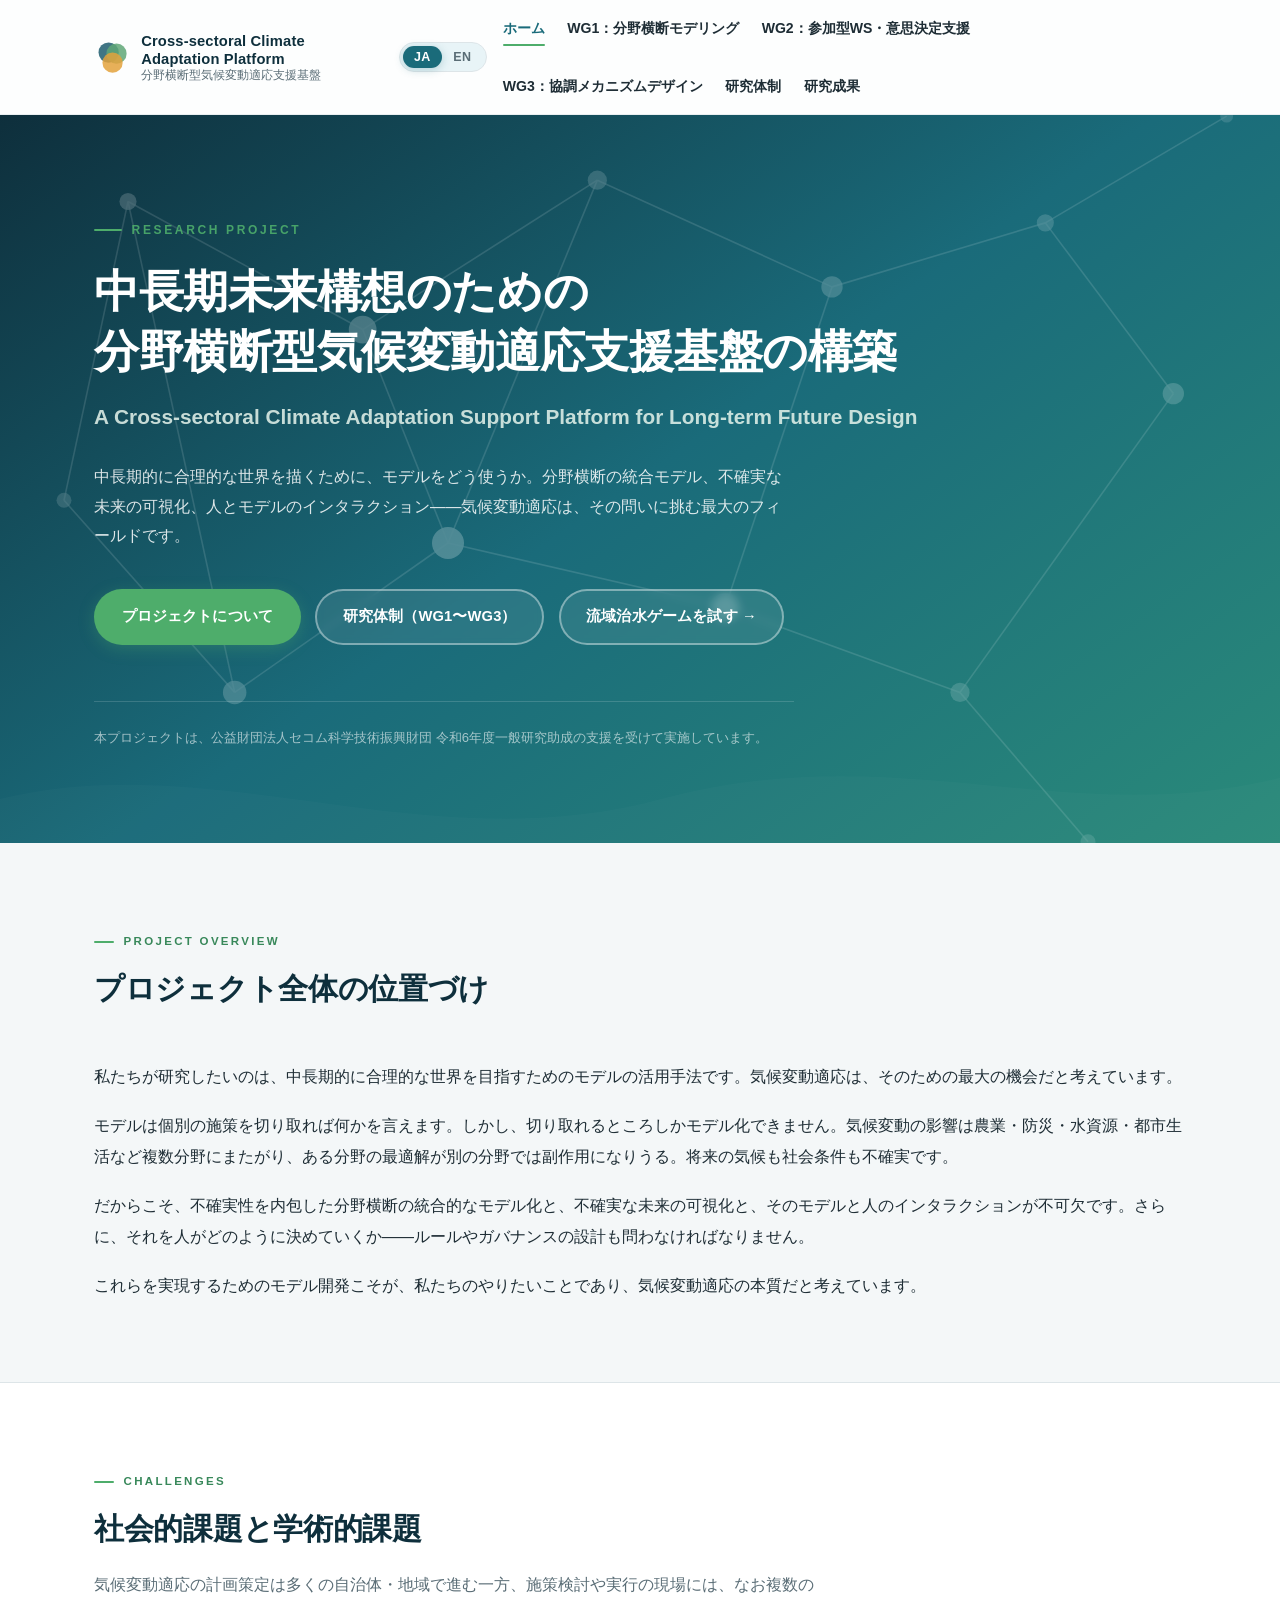
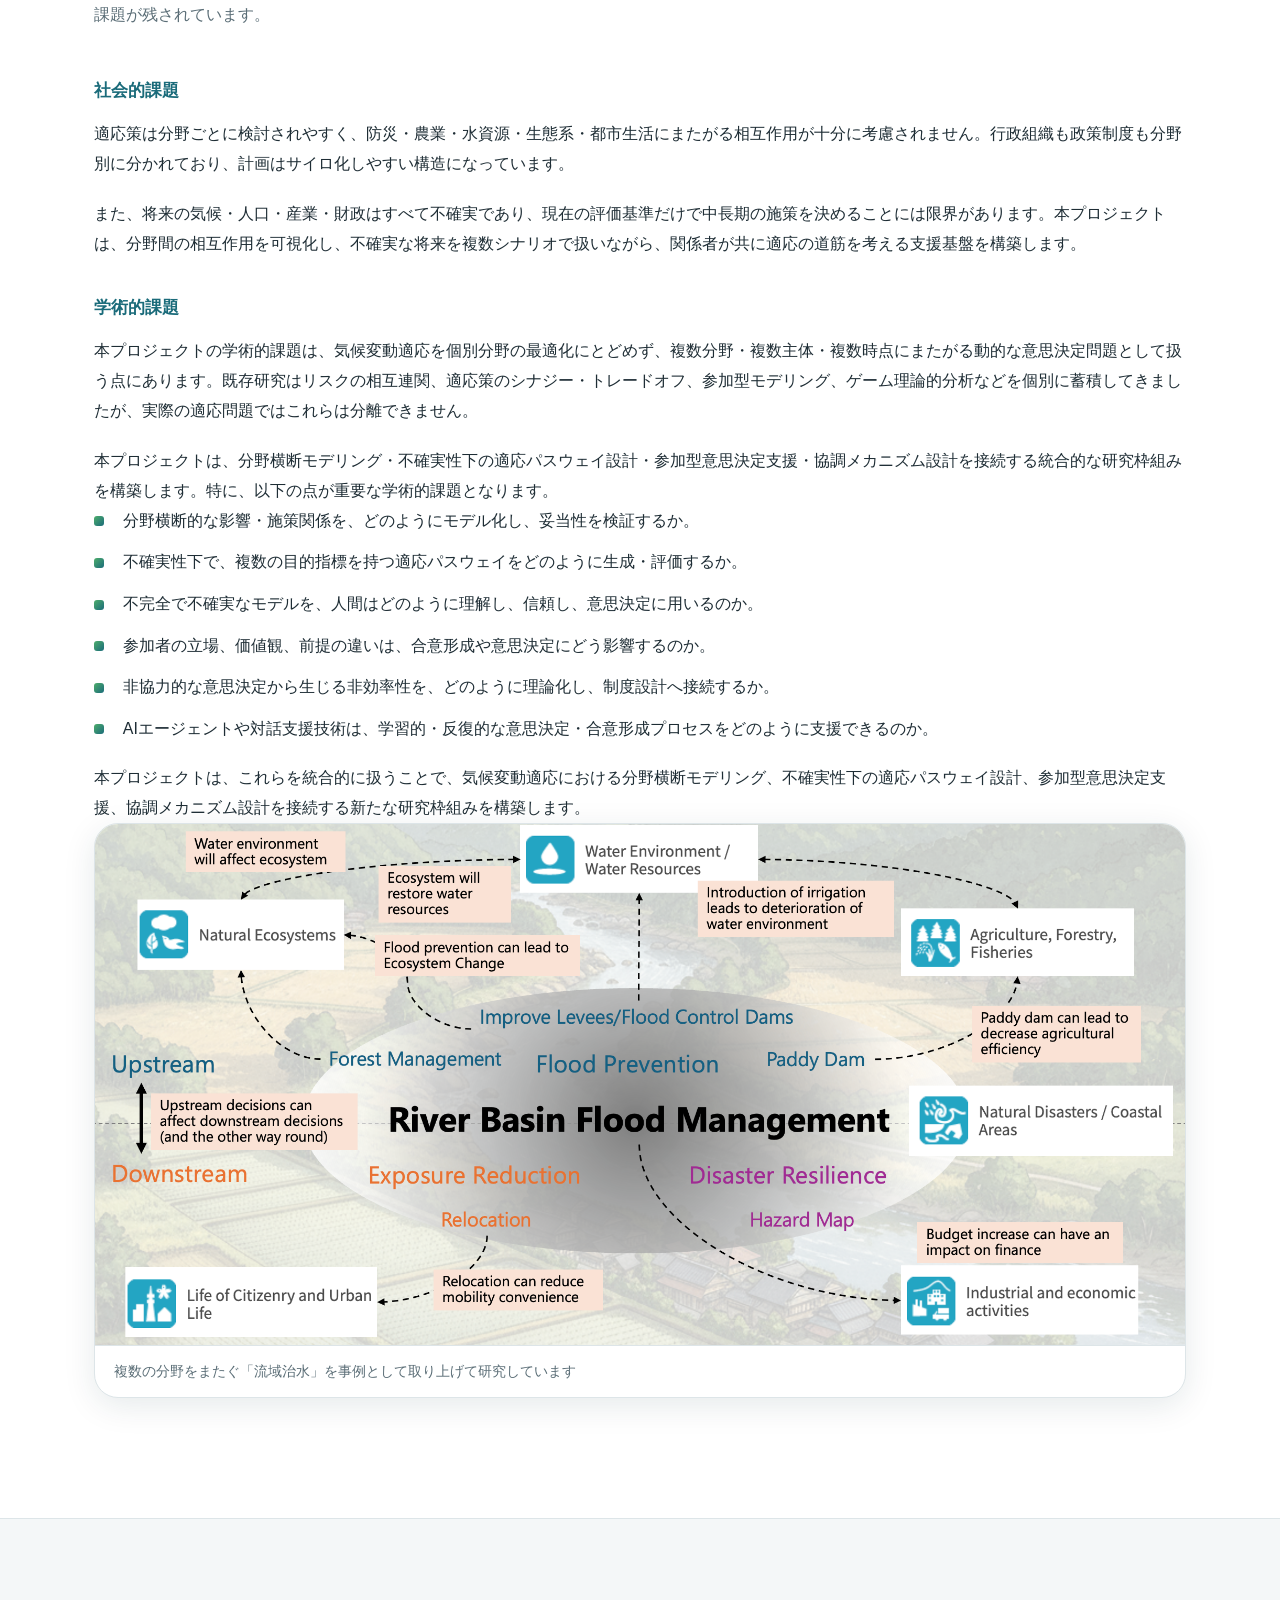
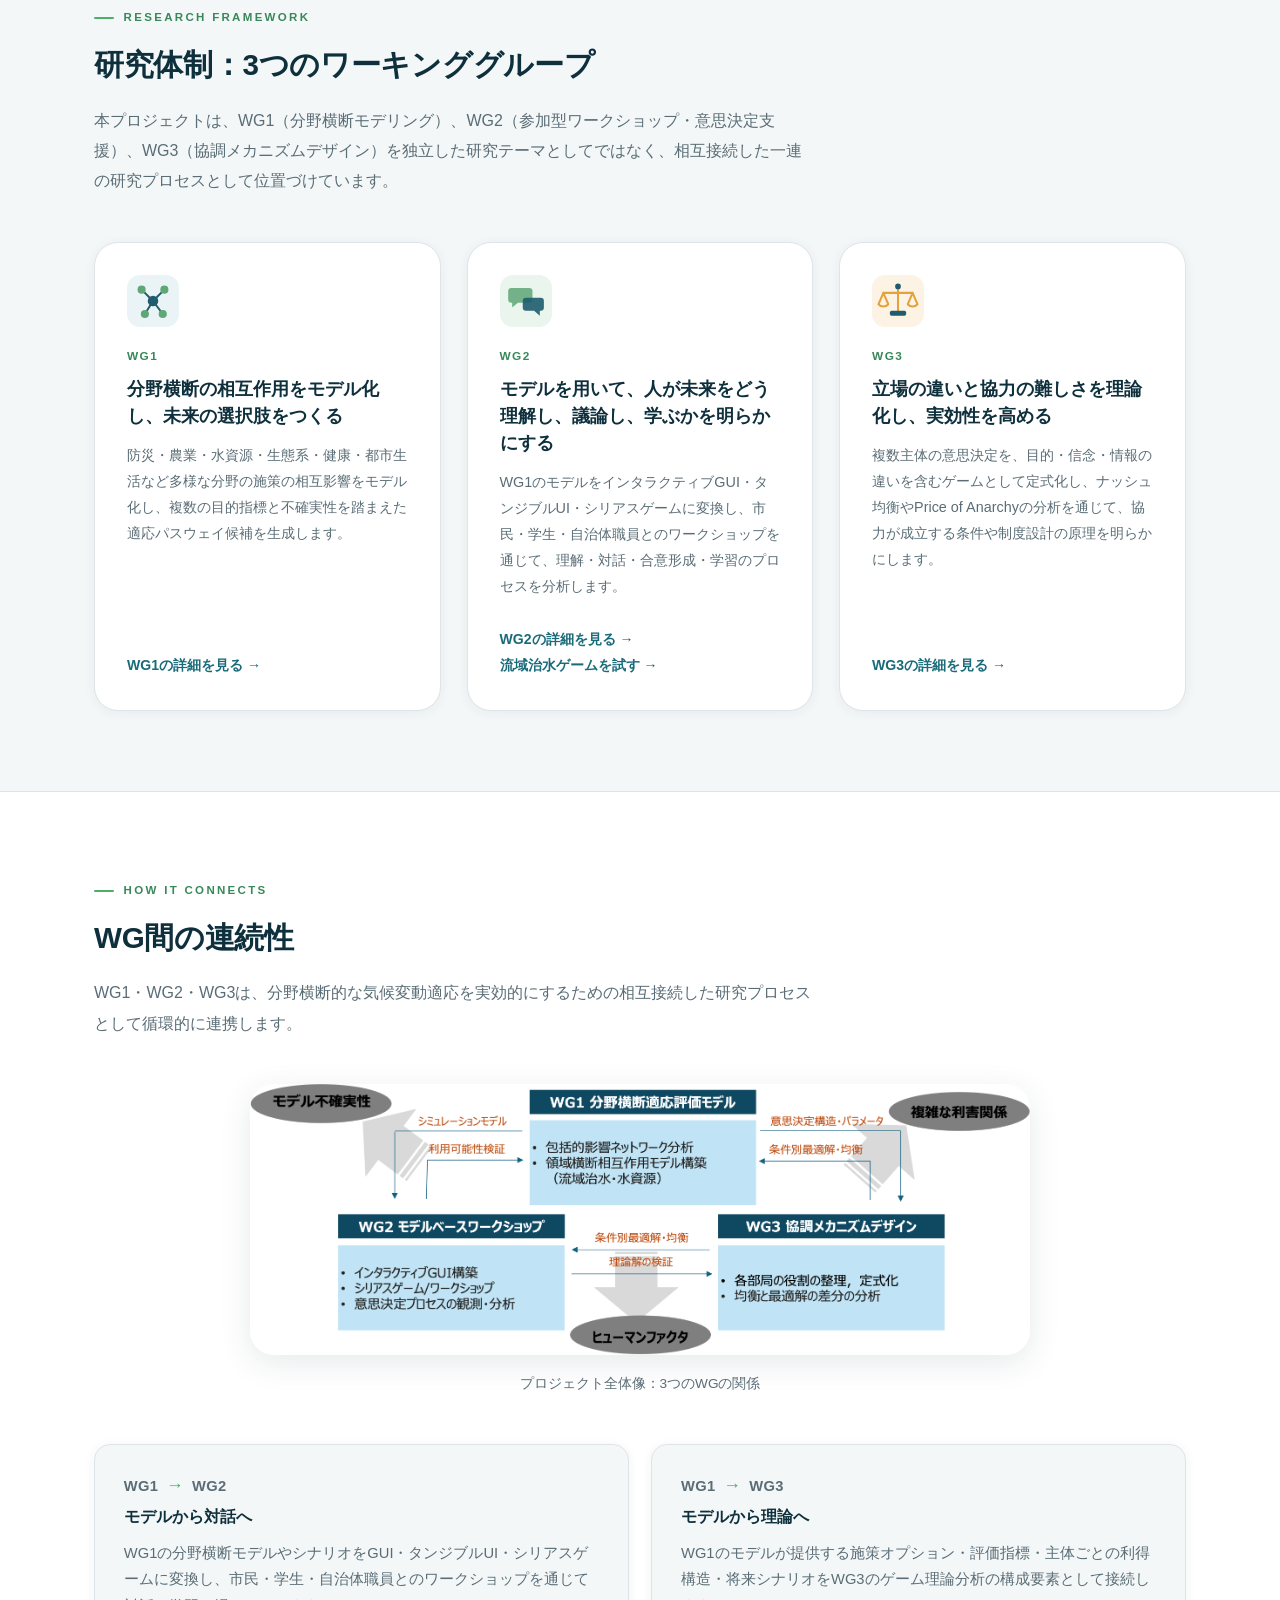
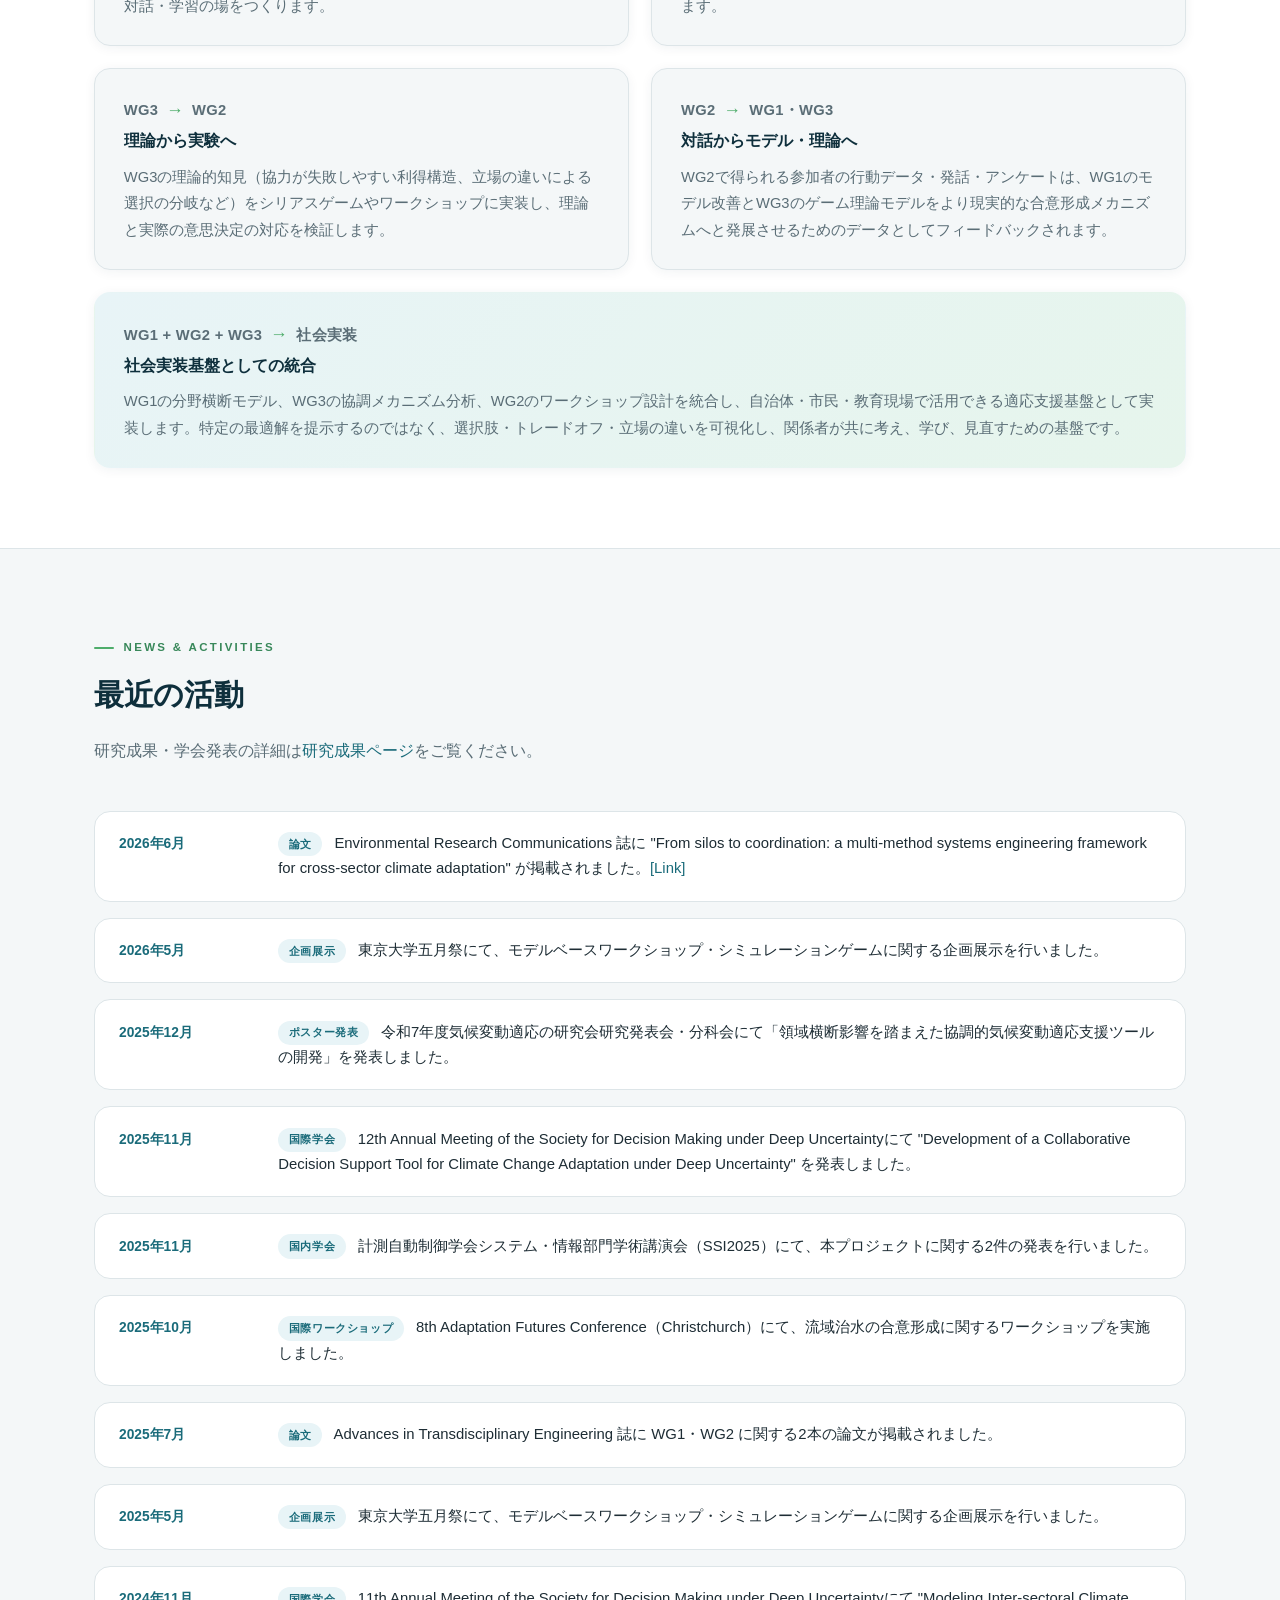
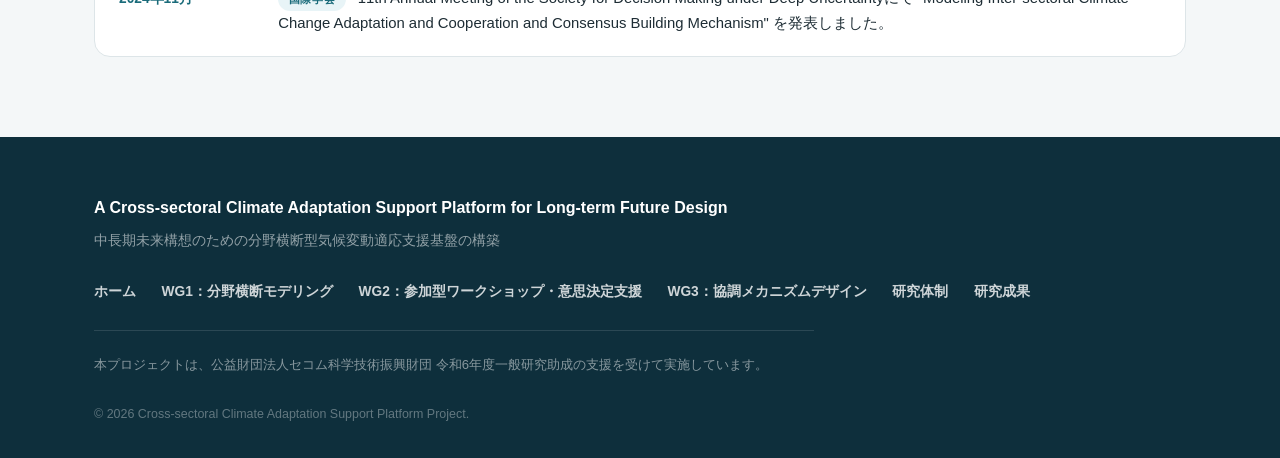
==== commit 0f1bad2e: "add game" ====
--- a/index.html
+++ b/index.html
@@ -4,7 +4,7 @@
   <meta charset="UTF-8">
   <meta name="viewport" content="width=device-width, initial-scale=1.0">
   <title>分野横断型気候変動適応支援基盤 | A Cross-sectoral Climate Adaptation Support Platform</title>
-  <meta name="description" content="中長期未来構想のための分野横断型気候変動適応支援基盤の構築。分野横断モデリング・参加型ワークショップ・ゲーム理論・AI支援を組み合わせ、不確実な未来における適応パスウェイの設計と社会実装を支援する研究プロジェクトです。">
+  <meta name="description" content="分野横断気候変動影響モデリング・参加型ワークショップ・ゲーム理論・AI支援を組み合わせ、不確実な未来における適応パスウェイの設計と社会実装を支援する研究プロジェクトです。">
   <link rel="icon" type="image/svg+xml" href="images/favicon.svg">
   <link rel="stylesheet" href="css/style.css">
 </head>
@@ -57,31 +57,20 @@
         <p class="hero__subtitle" data-lang-ja>A Cross-sectoral Climate Adaptation Support Platform for Long-term Future Design</p>
         <p class="hero__subtitle" data-lang-en>分野横断型気候変動適応支援基盤</p>
 
-        <p class="hero__lead" data-lang-ja>
-          気候変動適応を、地域や社会が中長期的にどのような未来を目指すのかを考えるための基盤として位置づけ、
-          分野横断的なモデリング、ゲーム理論・メカニズムデザイン、参加型ワークショップ、AI支援を組み合わせることで、
-          実効的な適応パスウェイの設計と適応の社会実装を支援することを目的としています。
-        </p>
-        <p class="hero__lead" data-lang-en>
-          This project positions climate change adaptation as a foundation for communities and societies to envision
-          their long-term futures, integrating cross-sectoral modeling, game theory and mechanism design,
-          participatory workshops, and AI support to facilitate the design of effective adaptation pathways
-          and their social implementation.
-        </p>
+        <p class="hero__lead" data-lang-ja>中長期的に合理的な世界を描くために、モデルをどう使うか。分野横断の統合モデル、不確実な未来の可視化、人とモデルのインタラクション——気候変動適応は、その問いに挑む最大のフィールドです。</p>
+        <p class="hero__lead" data-lang-en>How can models help us build a more rational long-term future? Cross-sectoral integrated modeling, visualization of uncertain futures, and human-model interaction—climate change adaptation is the field where we pursue this question.</p>
 
         <div class="hero__actions">
           <a href="#about" class="btn btn--primary" data-lang-ja>プロジェクトについて</a>
           <a href="#about" class="btn btn--primary" data-lang-en>About the Project</a>
           <a href="#research" class="btn btn--ghost" data-lang-ja>研究体制（WG1〜WG3）</a>
           <a href="#research" class="btn btn--ghost" data-lang-en>Research Framework (WG1–WG3)</a>
-        </div>
-
-        <p class="hero__funder" data-lang-ja>
-          本プロジェクトは、公益財団法人セコム科学技術振興財団 令和6年度一般研究助成の支援を受けて実施しています。
-        </p>
-        <p class="hero__funder" data-lang-en>
-          This project is supported by the SECOM Science and Technology Foundation (FY2024 General Research Grant).
-        </p>
+          <a href="https://adaptation-sim-frontend.onrender.com/" class="btn btn--ghost" target="_blank" rel="noopener" data-lang-ja>流域治水ゲームを試す →</a>
+          <a href="https://adaptation-sim-frontend.onrender.com/" class="btn btn--ghost" target="_blank" rel="noopener" data-lang-en>Try the Simulation Game →</a>
+        </div>
+
+        <p class="hero__funder" data-lang-ja>本プロジェクトは、公益財団法人セコム科学技術振興財団 令和6年度一般研究助成の支援を受けて実施しています。</p>
+        <p class="hero__funder" data-lang-en>This project is supported by the SECOM Science and Technology Foundation (FY2024 General Research Grant).</p>
       </div>
     </section>
 
@@ -95,37 +84,16 @@
         </div>
 
         <div class="prose fade-in" data-lang-ja>
-          <p>
-            気候変動適応は、地域や社会が中長期的にどのような未来を目指すのかを考えるための基盤として機能しうる概念です。
-          </p>
-          <p>
-            気候変動の影響は、農業、水資源、自然災害、生態系、健康、都市生活、産業活動など、複数の分野にまたがって現れます。
-            ある分野で有効に見える適応策が、別の分野や地域に副作用をもたらすこともあります。また、将来の気候、人口、土地利用、
-            社会経済条件、さらには人々が重視する目標そのものも変化しうるものです。
-          </p>
-          <p>
-            したがって、実効的な気候変動適応を進めるには、個別分野の施策を積み上げるだけでは不十分です。分野間の相互作用、
-            将来の不確実性、関係者ごとの立場や価値観の違いを踏まえながら、納得感のある中長期的な道筋を描く必要があります。
-          </p>
-          <p>
-            本プロジェクトは、気候変動適応を中長期的な未来構想の基盤として位置づけ、分野横断的なモデリング、
-            ゲーム理論・メカニズムデザイン、参加型ワークショップ、AI支援を組み合わせることで、実効的な適応パスウェイの設計と
-            適応の社会実装を支援することを目的としています。
-          </p>
+          <p>私たちが研究したいのは、中長期的に合理的な世界を目指すためのモデルの活用手法です。気候変動適応は、そのための最大の機会だと考えています。</p>
+          <p>モデルは個別の施策を切り取れば何かを言えます。しかし、切り取れるところしかモデル化できません。気候変動の影響は農業・防災・水資源・都市生活など複数分野にまたがり、ある分野の最適解が別の分野では副作用になりうる。将来の気候も社会条件も不確実です。</p>
+          <p>だからこそ、不確実性を内包した分野横断の統合的なモデル化と、不確実な未来の可視化と、そのモデルと人のインタラクションが不可欠です。さらに、それを人がどのように決めていくか——ルールやガバナンスの設計も問わなければなりません。</p>
+          <p>これらを実現するためのモデル開発こそが、私たちのやりたいことであり、気候変動適応の本質だと考えています。</p>
         </div>
         <div class="prose fade-in" data-lang-en>
-          <p>
-            Climate change adaptation can serve as a foundation for communities and societies to envision what kind of future they wish to pursue over the medium to long term.
-          </p>
-          <p>
-            The impacts of climate change span multiple sectors—agriculture, water resources, natural disasters, ecosystems, health, urban life, and industrial activities. An adaptation measure that appears effective in one sector may create unintended consequences in others. Moreover, future climate conditions, population, land use, socioeconomic conditions, and even the goals that people prioritize are all subject to change.
-          </p>
-          <p>
-            Therefore, effective climate change adaptation cannot be achieved merely by accumulating sector-specific measures. It requires drawing a convincing medium- to long-term pathway that accounts for cross-sectoral interactions, future uncertainties, and differences in stakeholder positions and values.
-          </p>
-          <p>
-            This project positions climate change adaptation as a foundation for long-term future design, combining cross-sectoral modeling, game theory and mechanism design, participatory workshops, and AI support to facilitate the design of effective adaptation pathways and their social implementation.
-          </p>
+          <p>Our focus is on methods for using models to build a more rational world over the medium to long term. We believe climate change adaptation offers the greatest opportunity for this pursuit.</p>
+          <p>Models can say something when applied to individual measures in isolation—but they can only model what can be isolated. Climate impacts span multiple sectors—agriculture, disaster prevention, water resources, urban life—and an optimal solution in one sector can become a side effect in another. Future climate and socioeconomic conditions are both uncertain.</p>
+          <p>This is why we need integrated cross-sectoral modeling that embraces uncertainty, visualization of uncertain futures, and meaningful human-model interaction. Furthermore, we must also address how people make these decisions—the design of rules and governance.</p>
+          <p>Developing models to realize this vision is what we truly want to do, and what we believe to be the essence of climate change adaptation.</p>
         </div>
       </div>
     </section>
@@ -137,80 +105,30 @@
           <p class="section__eyebrow">Challenges</p>
           <h2 class="section__title" data-lang-ja>社会的課題と学術的課題</h2>
           <h2 class="section__title" data-lang-en>Societal &amp; Academic Challenges</h2>
-          <p class="section__lead" data-lang-ja>
-            気候変動適応の計画策定は多くの自治体・地域で進む一方、施策検討や実行の現場には、なお複数の課題が残されています。
-          </p>
-          <p class="section__lead" data-lang-en>
-            While adaptation planning has progressed in many municipalities, significant challenges remain in the practical examination and implementation of measures.
-          </p>
+          <p class="section__lead" data-lang-ja>気候変動適応の計画策定は多くの自治体・地域で進む一方、施策検討や実行の現場には、なお複数の課題が残されています。</p>
+          <p class="section__lead" data-lang-en>While adaptation planning has progressed in many municipalities, significant challenges remain in the practical examination and implementation of measures.</p>
         </div>
 
         <h3 class="sub-title fade-in" data-lang-ja>社会的課題</h3>
         <h3 class="sub-title fade-in" data-lang-en>Societal Challenges</h3>
         <div class="prose fade-in" data-lang-ja>
-          <p>
-            適応策は分野ごとに検討されやすく、分野間・地域間の相互作用が十分に考慮されにくい状況にあります。防災、農業、
-            水資源、生態系、都市生活などは相互に関係しているにもかかわらず、行政組織や政策制度は分野別に分かれていることが
-            多く、適応策の検討はサイロ化しやすい構造になっています。
-          </p>
-          <p>
-            また、将来の不確実性を踏まえた中長期的なロードマップづくりが浸透していません。気候変動影響だけでなく、人口、産業、
-            土地利用、財政、住民意識なども変化するため、現在の評価基準だけで将来の施策を決めることには限界があります。
-          </p>
-          <p>
-            さらに、適応策の実効性には関係者の理解や納得感が不可欠です。自治体内部の部局間連携、市民との対話、産業従事者や
-            地域関係者との協力がなければ、計画は存在しても実行につながりにくいのが現状です。気候変動適応という概念自体が、
-            自治体職員、関係部局、市民に十分に共有されていない場合もあり、適応を専門的な政策概念としてだけでなく、
-            中長期的な地域の未来を考えるための共通言語として普及させることも重要です。
-          </p>
-          <p>
-            本プロジェクトは、これらの社会的課題に対し、分野横断の相互作用を可視化し、不確実な将来を複数のシナリオとして扱い、
-            普及啓発を促しつつ、関係者が共に学びながら適応の道筋を考えるための支援基盤を構築します。
-          </p>
+          <p>適応策は分野ごとに検討されやすく、防災・農業・水資源・生態系・都市生活にまたがる相互作用が十分に考慮されません。行政組織も政策制度も分野別に分かれており、計画はサイロ化しやすい構造になっています。</p>
+          <p>また、将来の気候・人口・産業・財政はすべて不確実であり、現在の評価基準だけで中長期の施策を決めることには限界があります。本プロジェクトは、分野間の相互作用を可視化し、不確実な将来を複数シナリオで扱いながら、関係者が共に適応の道筋を考える支援基盤を構築します。</p>
         </div>
         <div class="prose fade-in" data-lang-en>
-          <p>
-            Adaptation measures tend to be examined sector by sector, making it difficult to adequately consider cross-sectoral and inter-regional interactions. Despite the interconnections among disaster prevention, agriculture, water resources, ecosystems, and urban life, administrative organizations and policy frameworks are often organized by sector, creating a structure prone to siloed planning.
-          </p>
-          <p>
-            Furthermore, medium- to long-term roadmap development that accounts for future uncertainties has not yet become mainstream. Since not only climate impacts but also population, industry, land use, fiscal conditions, and public awareness are all subject to change, there are inherent limitations in determining future measures based solely on current evaluation criteria.
-          </p>
-          <p>
-            This project addresses these societal challenges by visualizing cross-sectoral interactions, treating uncertain futures through multiple scenarios, and building a support platform that enables stakeholders to learn together while considering adaptation pathways.
-          </p>
+          <p>Adaptation measures tend to be planned sector by sector, making it difficult to account for cross-sectoral interactions among disaster prevention, agriculture, water resources, ecosystems, and urban life. Administrative organizations and policy frameworks are often sector-based, creating a structure prone to siloed planning.</p>
+          <p>Future climate, population, industry, and fiscal conditions are all uncertain, limiting the effectiveness of current evaluation criteria for long-term planning. This project addresses these challenges by visualizing cross-sectoral interactions and building a platform for stakeholders to collaboratively design adaptation pathways under uncertainty.</p>
         </div>
 
         <h3 class="sub-title fade-in" data-lang-ja>学術的課題</h3>
         <h3 class="sub-title fade-in" data-lang-en>Academic Challenges</h3>
         <div class="prose fade-in" data-lang-ja>
-          <p>
-            本プロジェクトの学術的課題は、気候変動適応を、個別分野の影響評価や個別施策の最適化にとどめず、
-            複数分野・複数主体・複数時点にまたがる動的かつ学習的な意思決定問題として扱う点にあります。
-          </p>
-          <p>
-            既存研究では、気候変動リスクの相互連関の可視化、適応策のシナジー・トレードオフ、不確実性下の意思決定、
-            参加型モデリング、ゲーム理論による水資源・環境管理の分析などについて、それぞれ重要な蓄積があります。
-            一方で、実際の適応問題ではこれらの要素は分離できません。影響と施策は相互作用し、評価指標は複数存在し、
-            将来は不確実であり、主体ごとに目的や前提が異なります。
-          </p>
-          <p>
-            したがって、本プロジェクトが扱う学術的課題は、既存研究の単なる組み合わせではありません。分野横断の影響・施策関係を
-            モデル化し、そのモデルを不確実性下の適応パスウェイ生成に接続し、さらに参加型ワークショップやゲーム理論を通じて、
-            複数主体の理解、対話、協力、合意形成へと接続する一連の枠組みを構築することにあります。
-          </p>
-          <p data-lang-ja>特に、以下の点が重要な学術的課題となります。</p>
+          <p>本プロジェクトの学術的課題は、気候変動適応を個別分野の最適化にとどめず、複数分野・複数主体・複数時点にまたがる動的な意思決定問題として扱う点にあります。既存研究はリスクの相互連関、適応策のシナジー・トレードオフ、参加型モデリング、ゲーム理論的分析などを個別に蓄積してきましたが、実際の適応問題ではこれらは分離できません。</p>
+          <p>本プロジェクトは、分野横断モデリング・不確実性下の適応パスウェイ設計・参加型意思決定支援・協調メカニズム設計を接続する統合的な研究枠組みを構築します。特に、以下の点が重要な学術的課題となります。</p>
         </div>
         <div class="prose fade-in" data-lang-en>
-          <p>
-            The academic challenge of this project lies in treating climate change adaptation not merely as sector-specific impact assessment or individual measure optimization, but as a dynamic, learning-based decision-making problem spanning multiple sectors, stakeholders, and time horizons.
-          </p>
-          <p>
-            Existing research has made significant contributions in areas such as visualizing climate risk interconnections, analyzing synergies and trade-offs of adaptation measures, decision-making under uncertainty, participatory modeling, and game-theoretic analysis of water and environmental resource management. However, in actual adaptation problems, these elements cannot be separated.
-          </p>
-          <p>
-            Therefore, the academic challenge addressed by this project is not simply a combination of existing research. It lies in constructing a comprehensive framework that models cross-sectoral impact-measure relationships, connects these models to adaptation pathway generation under uncertainty, and further links them to multi-stakeholder understanding, dialogue, cooperation, and consensus-building through participatory workshops and game theory.
-          </p>
-          <p>In particular, the following points represent key academic challenges:</p>
+          <p>The academic challenge of this project lies in treating climate change adaptation as a dynamic decision-making problem spanning multiple sectors, stakeholders, and time horizons—not merely sector-specific optimization. Existing research has contributed to risk interconnections, synergies and trade-offs, participatory modeling, and game-theoretic analysis individually, but in practice these elements cannot be separated.</p>
+          <p>This project constructs an integrated framework connecting cross-sectoral modeling, adaptation pathway design under uncertainty, participatory decision support, and cooperative mechanism design. In particular, the following points represent key academic challenges:</p>
         </div>
 
         <ul class="check-list fade-in" data-lang-ja>
@@ -231,15 +149,10 @@
         </ul>
 
         <div class="prose fade-in" data-lang-ja>
-          <p>
-            本プロジェクトは、これらを統合的に扱うことで、気候変動適応における分野横断モデリング、不確実性下の適応パスウェイ設計、
-            参加型意思決定支援、協調メカニズム設計を接続する新たな研究枠組みを構築します。
-          </p>
+          <p>本プロジェクトは、これらを統合的に扱うことで、気候変動適応における分野横断モデリング、不確実性下の適応パスウェイ設計、参加型意思決定支援、協調メカニズム設計を接続する新たな研究枠組みを構築します。</p>
         </div>
         <div class="prose fade-in" data-lang-en>
-          <p>
-            By addressing these challenges in an integrated manner, this project constructs a novel research framework connecting cross-sectoral modeling, adaptation pathway design under uncertainty, participatory decision support, and cooperative mechanism design for climate change adaptation.
-          </p>
+          <p>By addressing these challenges in an integrated manner, this project constructs a novel research framework connecting cross-sectoral modeling, adaptation pathway design under uncertainty, participatory decision support, and cooperative mechanism design for climate change adaptation.</p>
         </div>
         <div class="fig-hero fade-in">
           <figure>
@@ -258,14 +171,8 @@
           <p class="section__eyebrow">Research Framework</p>
           <h2 class="section__title" data-lang-ja>研究体制：3つのワーキンググループ</h2>
           <h2 class="section__title" data-lang-en>Research Framework: Three Working Groups</h2>
-          <p class="section__lead" data-lang-ja>
-            本プロジェクトは、WG1（分野横断モデリング）、WG2（参加型ワークショップ・意思決定支援）、
-            WG3（協調メカニズムデザイン）を独立した研究テーマとしてではなく、相互接続した一連の研究プロセスとして位置づけています。
-          </p>
-          <p class="section__lead" data-lang-en>
-            This project positions WG1 (Integrated System Modeling), WG2 (Participatory Workshop &amp; Decision Support),
-            and WG3 (Collaborative Mechanism Design) not as independent research themes but as interconnected research processes.
-          </p>
+          <p class="section__lead" data-lang-ja>本プロジェクトは、WG1（分野横断モデリング）、WG2（参加型ワークショップ・意思決定支援）、WG3（協調メカニズムデザイン）を独立した研究テーマとしてではなく、相互接続した一連の研究プロセスとして位置づけています。</p>
+          <p class="section__lead" data-lang-en>This project positions WG1 (Integrated System Modeling), WG2 (Participatory Workshop &amp; Decision Support), and WG3 (Collaborative Mechanism Design) not as independent research themes but as interconnected research processes.</p>
         </div>
 
         <div class="wg-grid">
@@ -274,13 +181,8 @@
             <p class="wg-card__tag">WG1</p>
             <h3 class="wg-card__title" data-lang-ja>分野横断の相互作用をモデル化し、未来の選択肢をつくる</h3>
             <h3 class="wg-card__title" data-lang-en>Modeling Cross-sectoral Interactions to Create Future Options</h3>
-            <p class="wg-card__desc" data-lang-ja>
-              防災・農業・水資源・生態系・健康・都市生活など、多様な分野の施策が相互に与える影響をモデル化し、
-              複数の目的指標と不確実性を踏まえた適応パスウェイ候補を生成します。
-            </p>
-            <p class="wg-card__desc" data-lang-en>
-              Models the mutual impacts of measures across diverse sectors—disaster prevention, agriculture, water resources, ecosystems, health, and urban life—to generate adaptation pathway candidates considering multiple objectives and uncertainty.
-            </p>
+            <p class="wg-card__desc" data-lang-ja>防災・農業・水資源・生態系・健康・都市生活など多様な分野の施策の相互影響をモデル化し、複数の目的指標と不確実性を踏まえた適応パスウェイ候補を生成します。</p>
+            <p class="wg-card__desc" data-lang-en>Models mutual impacts of measures across diverse sectors—disaster prevention, agriculture, water resources, ecosystems, health, and urban life—to generate adaptation pathway candidates considering multiple objectives and uncertainty.</p>
             <a href="wg1.html" class="wg-card__link" data-lang-ja>WG1の詳細を見る →</a>
             <a href="wg1.html" class="wg-card__link" data-lang-en>Learn more about WG1 →</a>
           </article>
@@ -290,15 +192,12 @@
             <p class="wg-card__tag">WG2</p>
             <h3 class="wg-card__title" data-lang-ja>モデルを用いて、人が未来をどう理解し、議論し、学ぶかを明らかにする</h3>
             <h3 class="wg-card__title" data-lang-en>Understanding How People Comprehend, Discuss, and Learn about the Future through Models</h3>
-            <p class="wg-card__desc" data-lang-ja>
-              WG1のモデルをインタラクティブGUI・タンジブルUI・シリアスゲームに変換し、市民・学生・自治体職員との
-              ワークショップを通じて、理解・対話・合意形成・学習のプロセスを分析します。
-            </p>
-            <p class="wg-card__desc" data-lang-en>
-              Transforms WG1's models into interactive GUIs, tangible UIs, and serious games, analyzing processes of understanding, dialogue, consensus-building, and learning through workshops with citizens, students, and government officials.
-            </p>
+            <p class="wg-card__desc" data-lang-ja>WG1のモデルをインタラクティブGUI・タンジブルUI・シリアスゲームに変換し、市民・学生・自治体職員とのワークショップを通じて、理解・対話・合意形成・学習のプロセスを分析します。</p>
+            <p class="wg-card__desc" data-lang-en>Transforms WG1's models into interactive GUIs, tangible UIs, and serious games, analyzing processes of understanding, dialogue, consensus-building, and learning through workshops with citizens, students, and government officials.</p>
             <a href="wg2.html" class="wg-card__link" data-lang-ja>WG2の詳細を見る →</a>
             <a href="wg2.html" class="wg-card__link" data-lang-en>Learn more about WG2 →</a>
+            <a href="https://adaptation-sim-frontend.onrender.com/" class="wg-card__link" target="_blank" rel="noopener" data-lang-ja>流域治水ゲームを試す →</a>
+            <a href="https://adaptation-sim-frontend.onrender.com/" class="wg-card__link" target="_blank" rel="noopener" data-lang-en>Try the Simulation Game →</a>
           </article>
 
           <article class="wg-card fade-in stagger-3">
@@ -306,13 +205,8 @@
             <p class="wg-card__tag">WG3</p>
             <h3 class="wg-card__title" data-lang-ja>立場の違いと協力の難しさを理論化し、実効性を高める</h3>
             <h3 class="wg-card__title" data-lang-en>Theorizing Differences in Positions and Difficulties of Cooperation to Enhance Effectiveness</h3>
-            <p class="wg-card__desc" data-lang-ja>
-              複数主体の意思決定を、目的・信念・情報の違いを含むゲームとして定式化し、ナッシュ均衡や
-              Price of Anarchyの分析を通じて、協力が成立する条件や制度設計の原理を明らかにします。
-            </p>
-            <p class="wg-card__desc" data-lang-en>
-              Formulates multi-stakeholder decision-making as games incorporating differences in objectives, beliefs, and information, revealing conditions for cooperation and principles of institutional design through Nash equilibrium and Price of Anarchy analysis.
-            </p>
+            <p class="wg-card__desc" data-lang-ja>複数主体の意思決定を、目的・信念・情報の違いを含むゲームとして定式化し、ナッシュ均衡やPrice of Anarchyの分析を通じて、協力が成立する条件や制度設計の原理を明らかにします。</p>
+            <p class="wg-card__desc" data-lang-en>Formulates multi-stakeholder decision-making as games incorporating differences in objectives, beliefs, and information, revealing conditions for cooperation and principles of institutional design through Nash equilibrium and Price of Anarchy analysis.</p>
             <a href="wg3.html" class="wg-card__link" data-lang-ja>WG3の詳細を見る →</a>
             <a href="wg3.html" class="wg-card__link" data-lang-en>Learn more about WG3 →</a>
           </article>
@@ -327,12 +221,8 @@
           <p class="section__eyebrow">How it connects</p>
           <h2 class="section__title" data-lang-ja>WG間の連続性</h2>
           <h2 class="section__title" data-lang-en>Inter-WG Connectivity</h2>
-          <p class="section__lead" data-lang-ja>
-            WG1・WG2・WG3は、分野横断的な気候変動適応を実効的にするための相互接続した研究プロセスとして循環的に連携します。
-          </p>
-          <p class="section__lead" data-lang-en>
-            WG1, WG2, and WG3 collaborate cyclically as interconnected research processes to make cross-sectoral climate change adaptation effective.
-          </p>
+          <p class="section__lead" data-lang-ja>WG1・WG2・WG3は、分野横断的な気候変動適応を実効的にするための相互接続した研究プロセスとして循環的に連携します。</p>
+          <p class="section__lead" data-lang-en>WG1, WG2, and WG3 collaborate cyclically as interconnected research processes to make cross-sectoral climate change adaptation effective.</p>
         </div>
 
         <figure class="wg-overview-figure fade-in">
@@ -346,54 +236,32 @@
             <p class="connection-card__path">WG1 <span class="arrow">→</span> WG2</p>
             <h3 class="connection-card__title" data-lang-ja>モデルから対話へ</h3>
             <h3 class="connection-card__title" data-lang-en>From Models to Dialogue</h3>
-            <p data-lang-ja>
-              WG1で構築した分野横断モデルやシナリオ・適応パスウェイ候補を、インタラクティブなGUI、タンジブルUI、
-              シリアスゲーム、ワークショップへと変換します。モデルは単なる計算ツールではなく、未来を共に考えるための
-              対話・学習の場となります。
-            </p>
-            <p data-lang-en>
-              Transforms the cross-sectoral models, scenarios, and adaptation pathway candidates built by WG1 into interactive GUIs, tangible UIs, serious games, and workshops. Models become not mere computational tools but platforms for dialogue and learning about the future together.
-            </p>
+            <p data-lang-ja>WG1の分野横断モデルやシナリオをGUI・タンジブルUI・シリアスゲームに変換し、市民・学生・自治体職員とのワークショップを通じて対話・学習の場をつくります。</p>
+            <p data-lang-en>Transforms WG1's cross-sectoral models and scenarios into interactive GUIs, tangible UIs, and serious games, creating platforms for dialogue and learning through workshops with diverse stakeholders.</p>
           </div>
 
           <div class="connection-card fade-in stagger-2">
             <p class="connection-card__path">WG1 <span class="arrow">→</span> WG3</p>
             <h3 class="connection-card__title" data-lang-ja>モデルから理論へ</h3>
             <h3 class="connection-card__title" data-lang-en>From Models to Theory</h3>
-            <p data-lang-ja>
-              WG1のモデルは、施策オプション・評価指標・主体ごとの利得構造・将来シナリオ・不確実性条件を、
-              WG3のゲーム理論分析の構成要素として提供します。
-            </p>
-            <p data-lang-en>
-              WG1's models provide measure options, evaluation indicators, payoff structures for each stakeholder, future scenarios, and uncertainty conditions as components for WG3's game-theoretic analysis.
-            </p>
+            <p data-lang-ja>WG1のモデルが提供する施策オプション・評価指標・主体ごとの利得構造・将来シナリオをWG3のゲーム理論分析の構成要素として接続します。</p>
+            <p data-lang-en>WG1's models supply measure options, evaluation indicators, stakeholder payoff structures, and future scenarios as components for WG3's game-theoretic analysis.</p>
           </div>
 
           <div class="connection-card fade-in stagger-3">
             <p class="connection-card__path">WG3 <span class="arrow">→</span> WG2</p>
             <h3 class="connection-card__title" data-lang-ja>理論から実験へ</h3>
             <h3 class="connection-card__title" data-lang-en>From Theory to Experiment</h3>
-            <p data-lang-ja>
-              WG3で得られた理論的知見（協力が失敗しやすい利得構造、立場の違いによる選択の分岐など）を、
-              シリアスゲームや参加型ワークショップのシナリオとして実装し、理論的予測が実際の意思決定にどの程度
-              現れるかを検証します。
-            </p>
-            <p data-lang-en>
-              Implements theoretical insights from WG3 (payoff structures prone to cooperation failure, choice divergences due to position differences) as scenarios in serious games and participatory workshops, verifying how theoretical predictions manifest in actual decision-making.
-            </p>
+            <p data-lang-ja>WG3の理論的知見（協力が失敗しやすい利得構造、立場の違いによる選択の分岐など）をシリアスゲームやワークショップに実装し、理論と実際の意思決定の対応を検証します。</p>
+            <p data-lang-en>Implements WG3's theoretical insights—payoff structures prone to cooperation failure, choice divergences from stakeholder differences—into serious games and workshops to verify how theory manifests in actual decision-making.</p>
           </div>
 
           <div class="connection-card fade-in stagger-4">
             <p class="connection-card__path">WG2 <span class="arrow">→</span> WG1・WG3</p>
             <h3 class="connection-card__title" data-lang-ja>対話からモデル・理論へ</h3>
             <h3 class="connection-card__title" data-lang-en>From Dialogue to Models &amp; Theory</h3>
-            <p data-lang-ja>
-              WG2で得られる参加者の行動データ・発話・アンケート結果は、WG1のモデル構造や評価指標の改善、
-              WG3のゲーム理論モデルをより現実的な合意形成メカニズムへと発展させるためのデータとしてフィードバックされます。
-            </p>
-            <p data-lang-en>
-              Participant behavioral data, utterances, and survey results obtained from WG2 are fed back as data to improve WG1's model structure and evaluation indicators, and to develop WG3's game-theoretic models into more realistic consensus-building mechanisms.
-            </p>
+            <p data-lang-ja>WG2で得られる参加者の行動データ・発話・アンケートは、WG1のモデル改善とWG3のゲーム理論モデルをより現実的な合意形成メカニズムへと発展させるためのデータとしてフィードバックされます。</p>
+            <p data-lang-en>Participant behavioral data, utterances, and survey results from WG2 are fed back to improve WG1's model structure and to develop WG3's game-theoretic models into more realistic consensus-building mechanisms.</p>
           </div>
 
           <div class="connection-card connection-card--full fade-in">
@@ -402,15 +270,8 @@
             </p>
             <h3 class="connection-card__title" data-lang-ja>社会実装基盤としての統合</h3>
             <h3 class="connection-card__title" data-lang-en>Integration as a Social Implementation Platform</h3>
-            <p data-lang-ja>
-              最終的に、WG1の分野横断モデル、WG3の協調メカニズム分析、WG2のワークショップ設計・教育手法を統合し、
-              自治体・市民・教育現場で活用できる分野横断適応支援基盤として実装します。この支援基盤は、特定の最適解を
-              自動的に提示するものではなく、不確実な未来に対してどのような選択肢・トレードオフ・立場の違いが
-              意思決定に影響するのかを可視化し、関係者が共に考え、学び、見直すための基盤です。
-            </p>
-            <p data-lang-en>
-              Ultimately, this integrates WG1's cross-sectoral models, WG3's cooperative mechanism analysis, and WG2's workshop design and educational methods into a cross-sectoral adaptation support platform usable by municipalities, citizens, and educational institutions. This platform does not automatically present specific optimal solutions but visualizes how various options, trade-offs, and stakeholder differences influence decision-making, serving as a foundation for stakeholders to think, learn, and reassess together.
-            </p>
+            <p data-lang-ja>WG1の分野横断モデル、WG3の協調メカニズム分析、WG2のワークショップ設計を統合し、自治体・市民・教育現場で活用できる適応支援基盤として実装します。特定の最適解を提示するのではなく、選択肢・トレードオフ・立場の違いを可視化し、関係者が共に考え、学び、見直すための基盤です。</p>
+            <p data-lang-en>Integrates WG1's cross-sectoral models, WG3's cooperative mechanism analysis, and WG2's workshop design into an adaptation support platform for municipalities, citizens, and educational institutions—visualizing options, trade-offs, and stakeholder differences to support collaborative deliberation and learning.</p>
           </div>
         </div>
       </div>
@@ -433,14 +294,8 @@
             <span class="news-item__body">
               <span class="news-item__tag" data-lang-ja>論文</span>
               <span class="news-item__tag" data-lang-en>Paper</span>
-              <span data-lang-ja>
-                Environmental Research Communications 誌に "From silos to coordination: a multi-method systems engineering framework for cross-sector climate adaptation" が掲載されました。
-                <a href="https://iopscience.iop.org/article/10.1088/2515-7620/ae7a02" target="_blank" rel="noopener">[Link]</a>
-              </span>
-              <span data-lang-en>
-                "From silos to coordination: a multi-method systems engineering framework for cross-sector climate adaptation" was published in Environmental Research Communications.
-                <a href="https://iopscience.iop.org/article/10.1088/2515-7620/ae7a02" target="_blank" rel="noopener">[Link]</a>
-              </span>
+              <span data-lang-ja>Environmental Research Communications 誌に "From silos to coordination: a multi-method systems engineering framework for cross-sector climate adaptation" が掲載されました。<a href="https://iopscience.iop.org/article/10.1088/2515-7620/ae7a02" target="_blank" rel="noopener">[Link]</a></span>
+              <span data-lang-en>"From silos to coordination: a multi-method systems engineering framework for cross-sector climate adaptation" was published in Environmental Research Communications. <a href="https://iopscience.iop.org/article/10.1088/2515-7620/ae7a02" target="_blank" rel="noopener">[Link]</a></span>
             </span>
           </li>
           <li class="news-item fade-in">
@@ -469,14 +324,8 @@
             <span class="news-item__body">
               <span class="news-item__tag" data-lang-ja>国際学会</span>
               <span class="news-item__tag" data-lang-en>Conference</span>
-              <span data-lang-ja>
-                12th Annual Meeting of the Society for Decision Making under Deep Uncertaintyにて
-                "Development of a Collaborative Decision Support Tool for Climate Change Adaptation under Deep Uncertainty" を発表しました。
-              </span>
-              <span data-lang-en>
-                Presented "Development of a Collaborative Decision Support Tool for Climate Change Adaptation under Deep Uncertainty"
-                at the 12th Annual Meeting of the Society for Decision Making under Deep Uncertainty.
-              </span>
+              <span data-lang-ja>12th Annual Meeting of the Society for Decision Making under Deep Uncertaintyにて "Development of a Collaborative Decision Support Tool for Climate Change Adaptation under Deep Uncertainty" を発表しました。</span>
+              <span data-lang-en>Presented "Development of a Collaborative Decision Support Tool for Climate Change Adaptation under Deep Uncertainty" at the 12th Annual Meeting of the Society for Decision Making under Deep Uncertainty.</span>
             </span>
           </li>
           <li class="news-item fade-in">
@@ -525,14 +374,8 @@
             <span class="news-item__body">
               <span class="news-item__tag" data-lang-ja>国際学会</span>
               <span class="news-item__tag" data-lang-en>Conference</span>
-              <span data-lang-ja>
-                11th Annual Meeting of the Society for Decision Making under Deep Uncertaintyにて
-                "Modeling Inter-sectoral Climate Change Adaptation and Cooperation and Consensus Building Mechanism" を発表しました。
-              </span>
-              <span data-lang-en>
-                Presented "Modeling Inter-sectoral Climate Change Adaptation and Cooperation and Consensus Building Mechanism"
-                at the 11th Annual Meeting of the Society for Decision Making under Deep Uncertainty.
-              </span>
+              <span data-lang-ja>11th Annual Meeting of the Society for Decision Making under Deep Uncertaintyにて "Modeling Inter-sectoral Climate Change Adaptation and Cooperation and Consensus Building Mechanism" を発表しました。</span>
+              <span data-lang-en>Presented "Modeling Inter-sectoral Climate Change Adaptation and Cooperation and Consensus Building Mechanism" at the 11th Annual Meeting of the Society for Decision Making under Deep Uncertainty.</span>
             </span>
           </li>
         </ul>
@@ -560,12 +403,8 @@
         <a href="publications.html" data-lang-ja>研究成果</a>
         <a href="publications.html" data-lang-en>Publications</a>
       </nav>
-      <p class="footer__funding" data-lang-ja>
-        本プロジェクトは、公益財団法人セコム科学技術振興財団 令和6年度一般研究助成の支援を受けて実施しています。
-      </p>
-      <p class="footer__funding" data-lang-en>
-        This project is supported by the SECOM Science and Technology Foundation (FY2024 General Research Grant).
-      </p>
+      <p class="footer__funding" data-lang-ja>本プロジェクトは、公益財団法人セコム科学技術振興財団 令和6年度一般研究助成の支援を受けて実施しています。</p>
+      <p class="footer__funding" data-lang-en>This project is supported by the SECOM Science and Technology Foundation (FY2024 General Research Grant).</p>
       <p class="footer__copy">&copy; 2026 Cross-sectoral Climate Adaptation Support Platform Project.</p>
     </div>
   </footer>
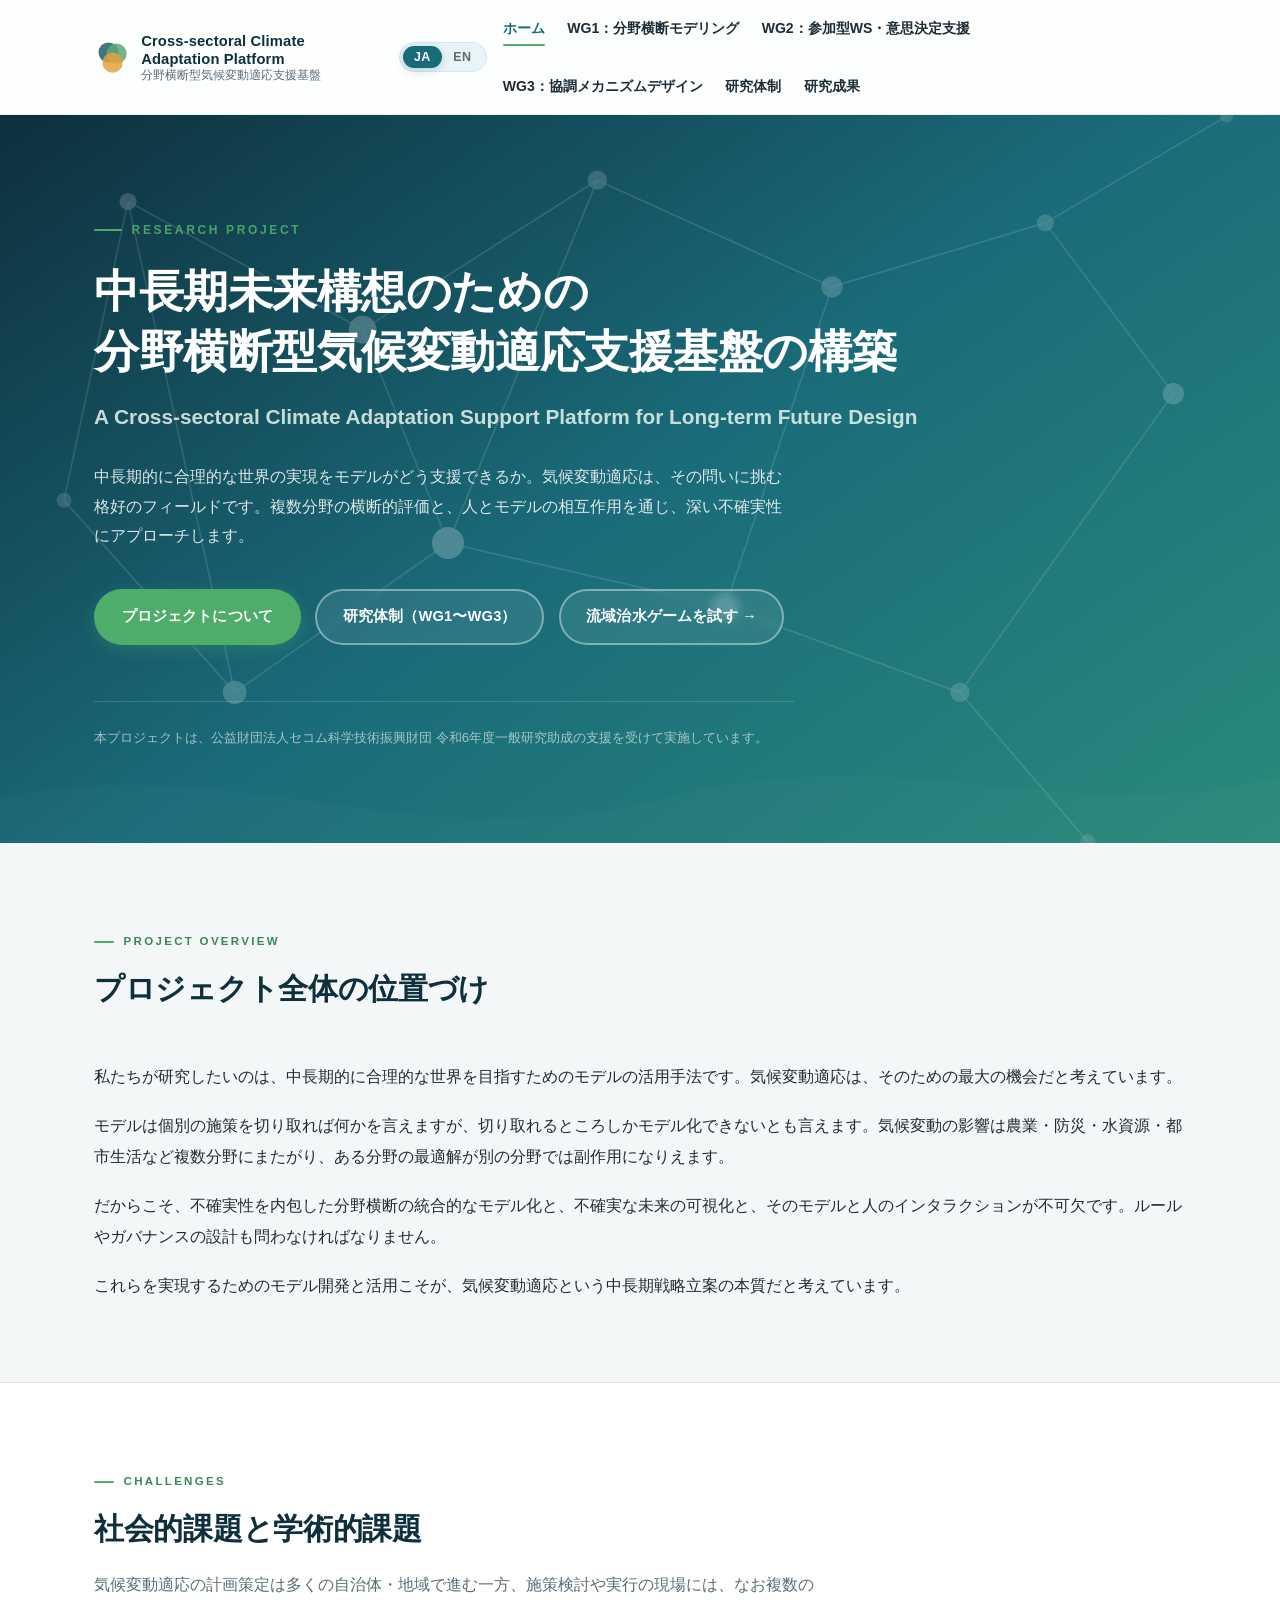
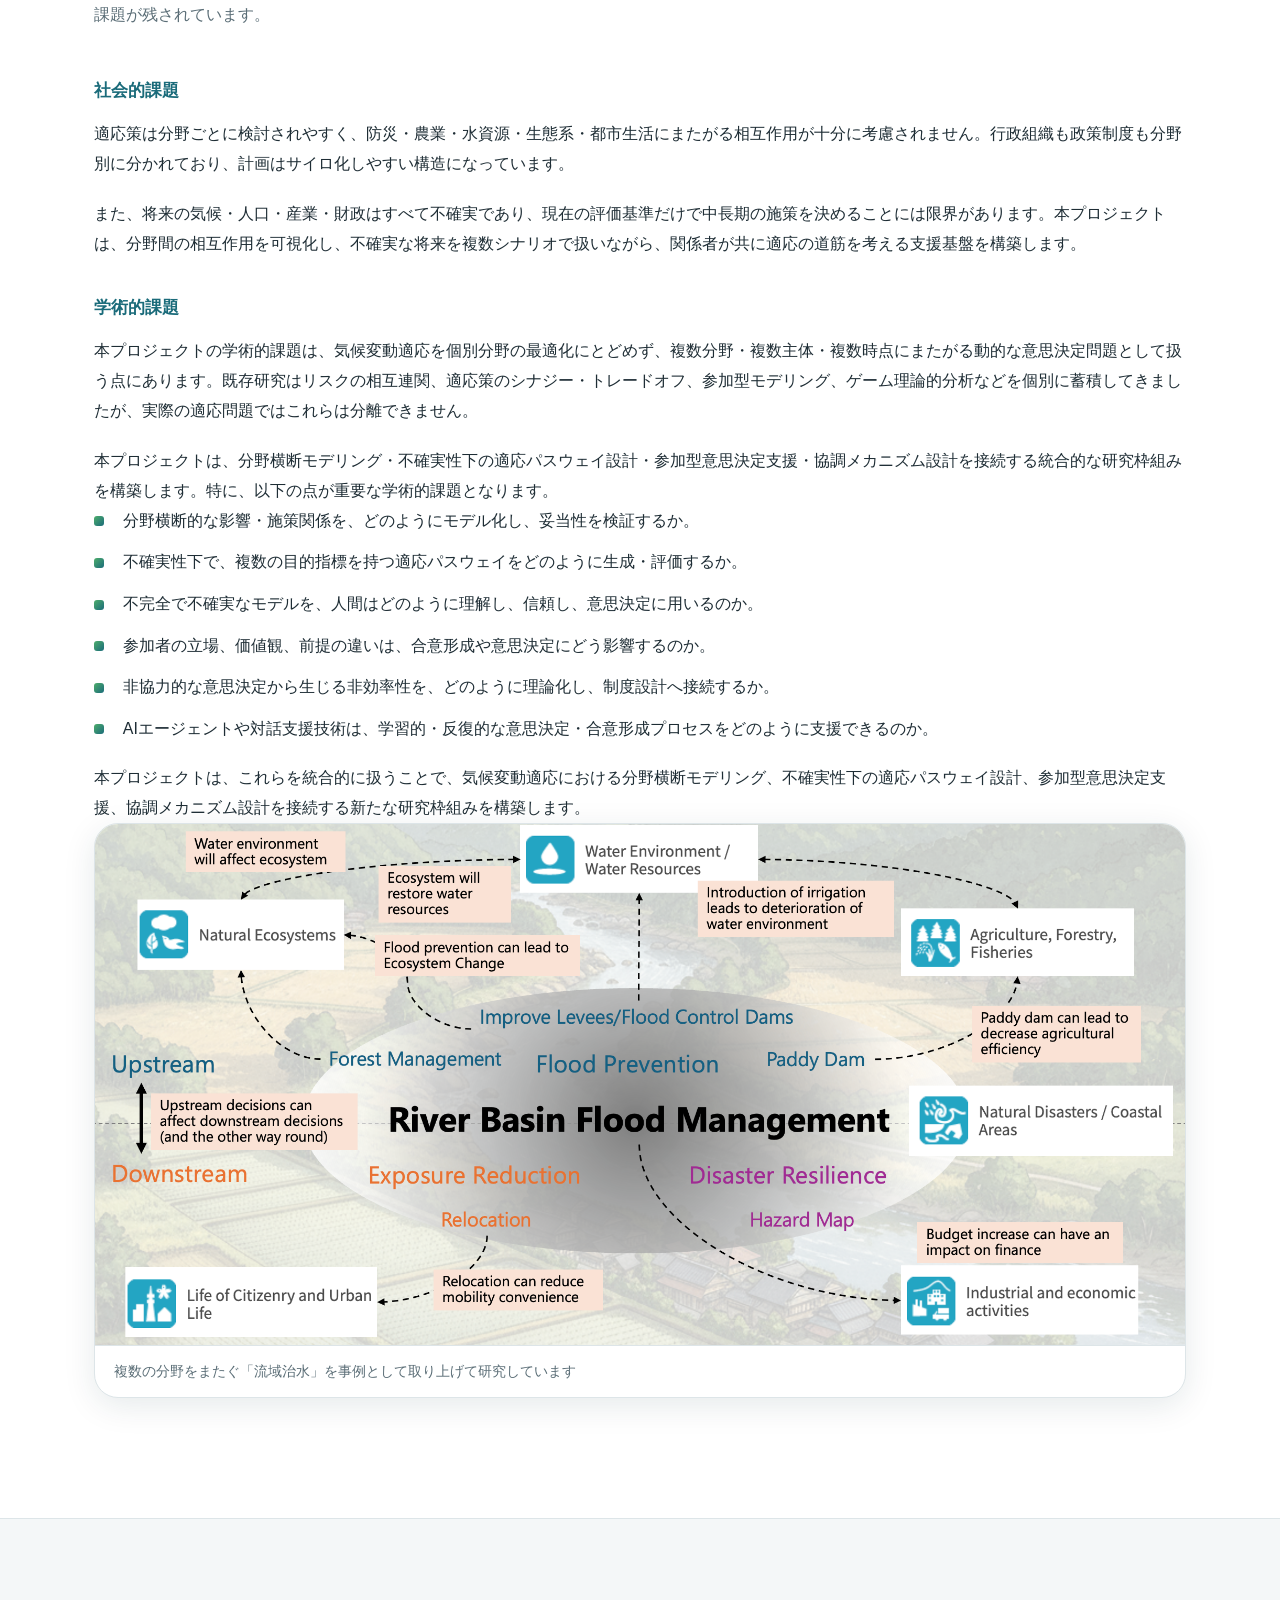
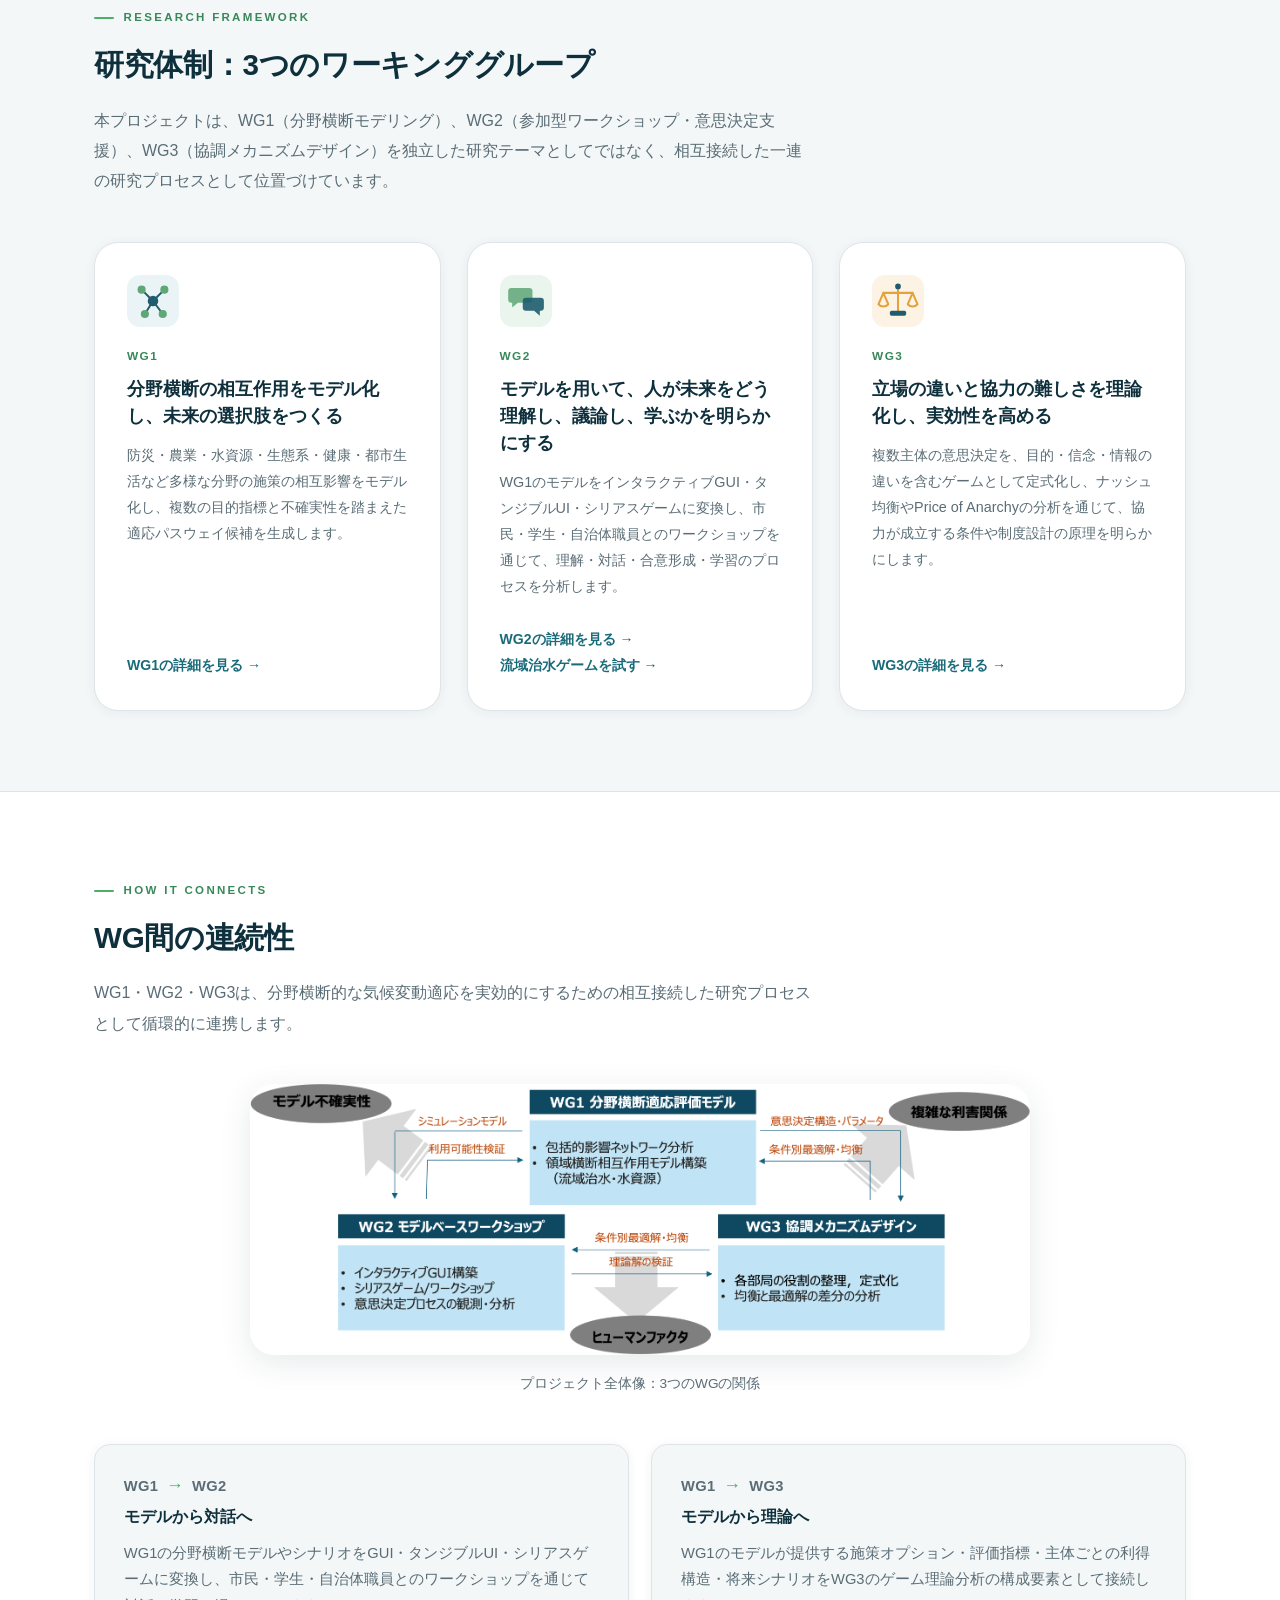
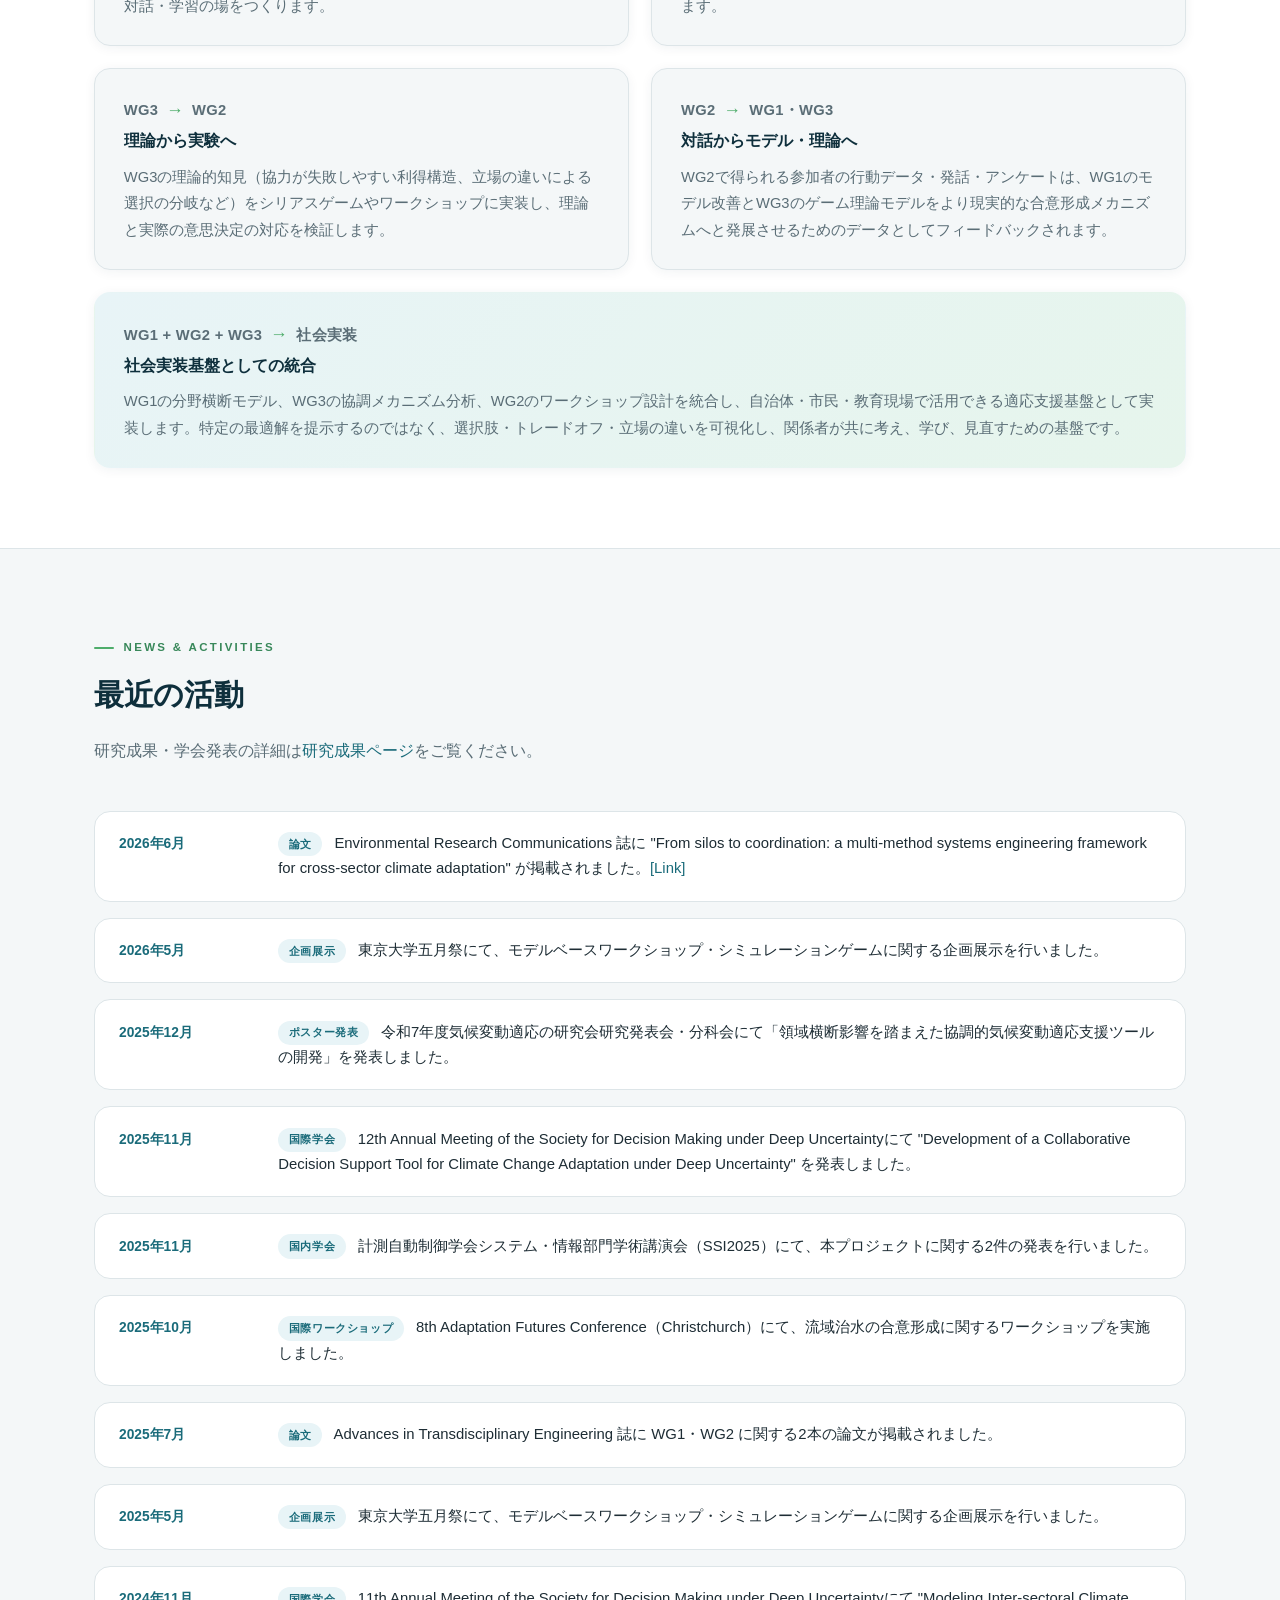
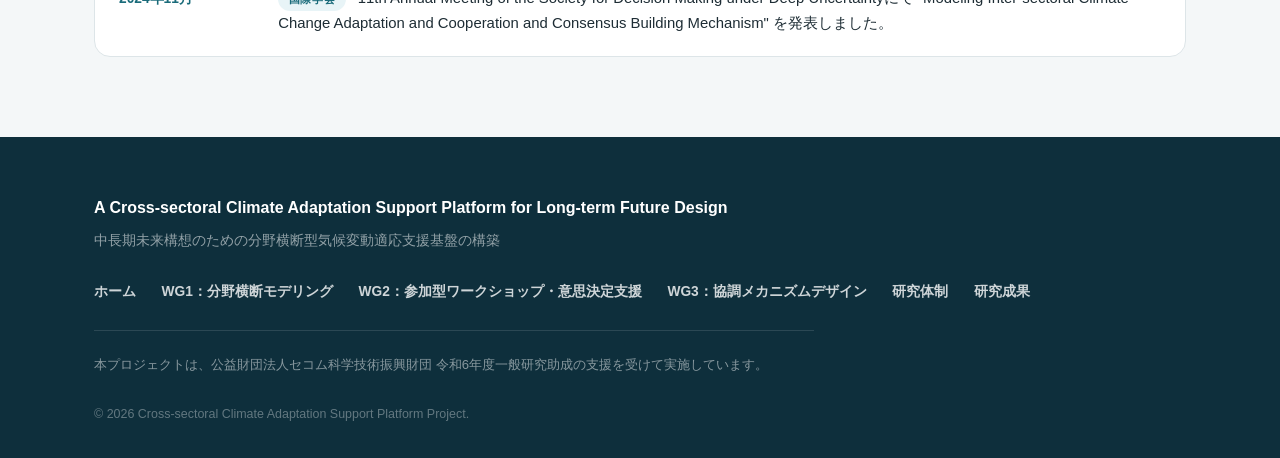
==== commit efbdb672: "modify 文言" ====
--- a/index.html
+++ b/index.html
@@ -4,7 +4,7 @@
   <meta charset="UTF-8">
   <meta name="viewport" content="width=device-width, initial-scale=1.0">
   <title>分野横断型気候変動適応支援基盤 | A Cross-sectoral Climate Adaptation Support Platform</title>
-  <meta name="description" content="分野横断気候変動影響モデリング・参加型ワークショップ・ゲーム理論・AI支援を組み合わせ、不確実な未来における適応パスウェイの設計と社会実装を支援する研究プロジェクトです。">
+  <meta name="description" content="分野横断気候変動影響モデリング・参加型ワークショップ・ゲーム理論・AI支援を組み合わせ、不確実な未来に適応する将来ビジョンの設計と社会実装を支援する研究プロジェクトです。">
   <link rel="icon" type="image/svg+xml" href="images/favicon.svg">
   <link rel="stylesheet" href="css/style.css">
 </head>
@@ -57,7 +57,7 @@
         <p class="hero__subtitle" data-lang-ja>A Cross-sectoral Climate Adaptation Support Platform for Long-term Future Design</p>
         <p class="hero__subtitle" data-lang-en>分野横断型気候変動適応支援基盤</p>
 
-        <p class="hero__lead" data-lang-ja>中長期的に合理的な世界を描くために、モデルをどう使うか。分野横断の統合モデル、不確実な未来の可視化、人とモデルのインタラクション——気候変動適応は、その問いに挑む最大のフィールドです。</p>
+        <p class="hero__lead" data-lang-ja>中長期的に合理的な世界の実現をモデルがどう支援できるか。気候変動適応は、その問いに挑む格好のフィールドです。複数分野の横断的評価と、人とモデルの相互作用を通じ、深い不確実性にアプローチします。</p>
         <p class="hero__lead" data-lang-en>How can models help us build a more rational long-term future? Cross-sectoral integrated modeling, visualization of uncertain futures, and human-model interaction—climate change adaptation is the field where we pursue this question.</p>
 
         <div class="hero__actions">
@@ -85,9 +85,9 @@
 
         <div class="prose fade-in" data-lang-ja>
           <p>私たちが研究したいのは、中長期的に合理的な世界を目指すためのモデルの活用手法です。気候変動適応は、そのための最大の機会だと考えています。</p>
-          <p>モデルは個別の施策を切り取れば何かを言えます。しかし、切り取れるところしかモデル化できません。気候変動の影響は農業・防災・水資源・都市生活など複数分野にまたがり、ある分野の最適解が別の分野では副作用になりうる。将来の気候も社会条件も不確実です。</p>
-          <p>だからこそ、不確実性を内包した分野横断の統合的なモデル化と、不確実な未来の可視化と、そのモデルと人のインタラクションが不可欠です。さらに、それを人がどのように決めていくか——ルールやガバナンスの設計も問わなければなりません。</p>
-          <p>これらを実現するためのモデル開発こそが、私たちのやりたいことであり、気候変動適応の本質だと考えています。</p>
+          <p>モデルは個別の施策を切り取れば何かを言えますが、切り取れるところしかモデル化できないとも言えます。気候変動の影響は農業・防災・水資源・都市生活など複数分野にまたがり、ある分野の最適解が別の分野では副作用になりえます。</p>
+          <p>だからこそ、不確実性を内包した分野横断の統合的なモデル化と、不確実な未来の可視化と、そのモデルと人のインタラクションが不可欠です。ルールやガバナンスの設計も問わなければなりません。</p>
+          <p>これらを実現するためのモデル開発と活用こそが、気候変動適応という中長期戦略立案の本質だと考えています。</p>
         </div>
         <div class="prose fade-in" data-lang-en>
           <p>Our focus is on methods for using models to build a more rational world over the medium to long term. We believe climate change adaptation offers the greatest opportunity for this pursuit.</p>
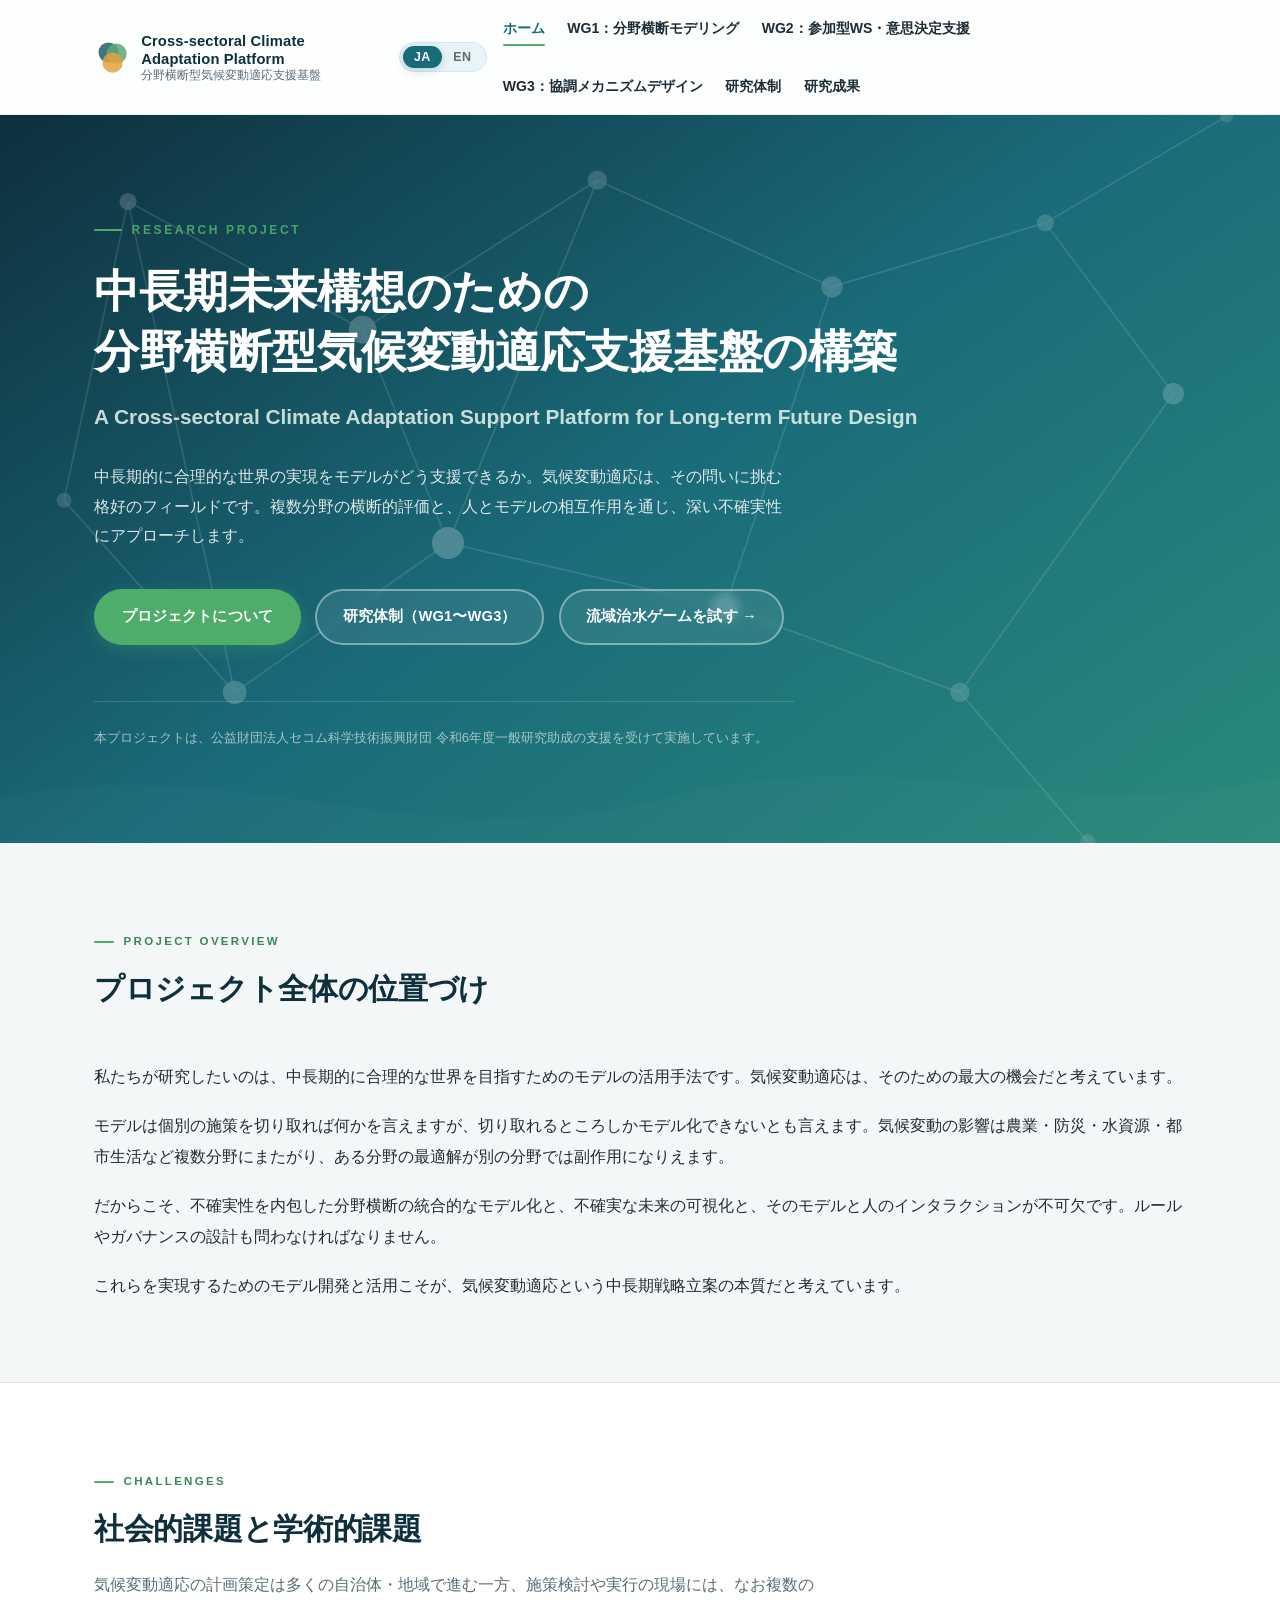
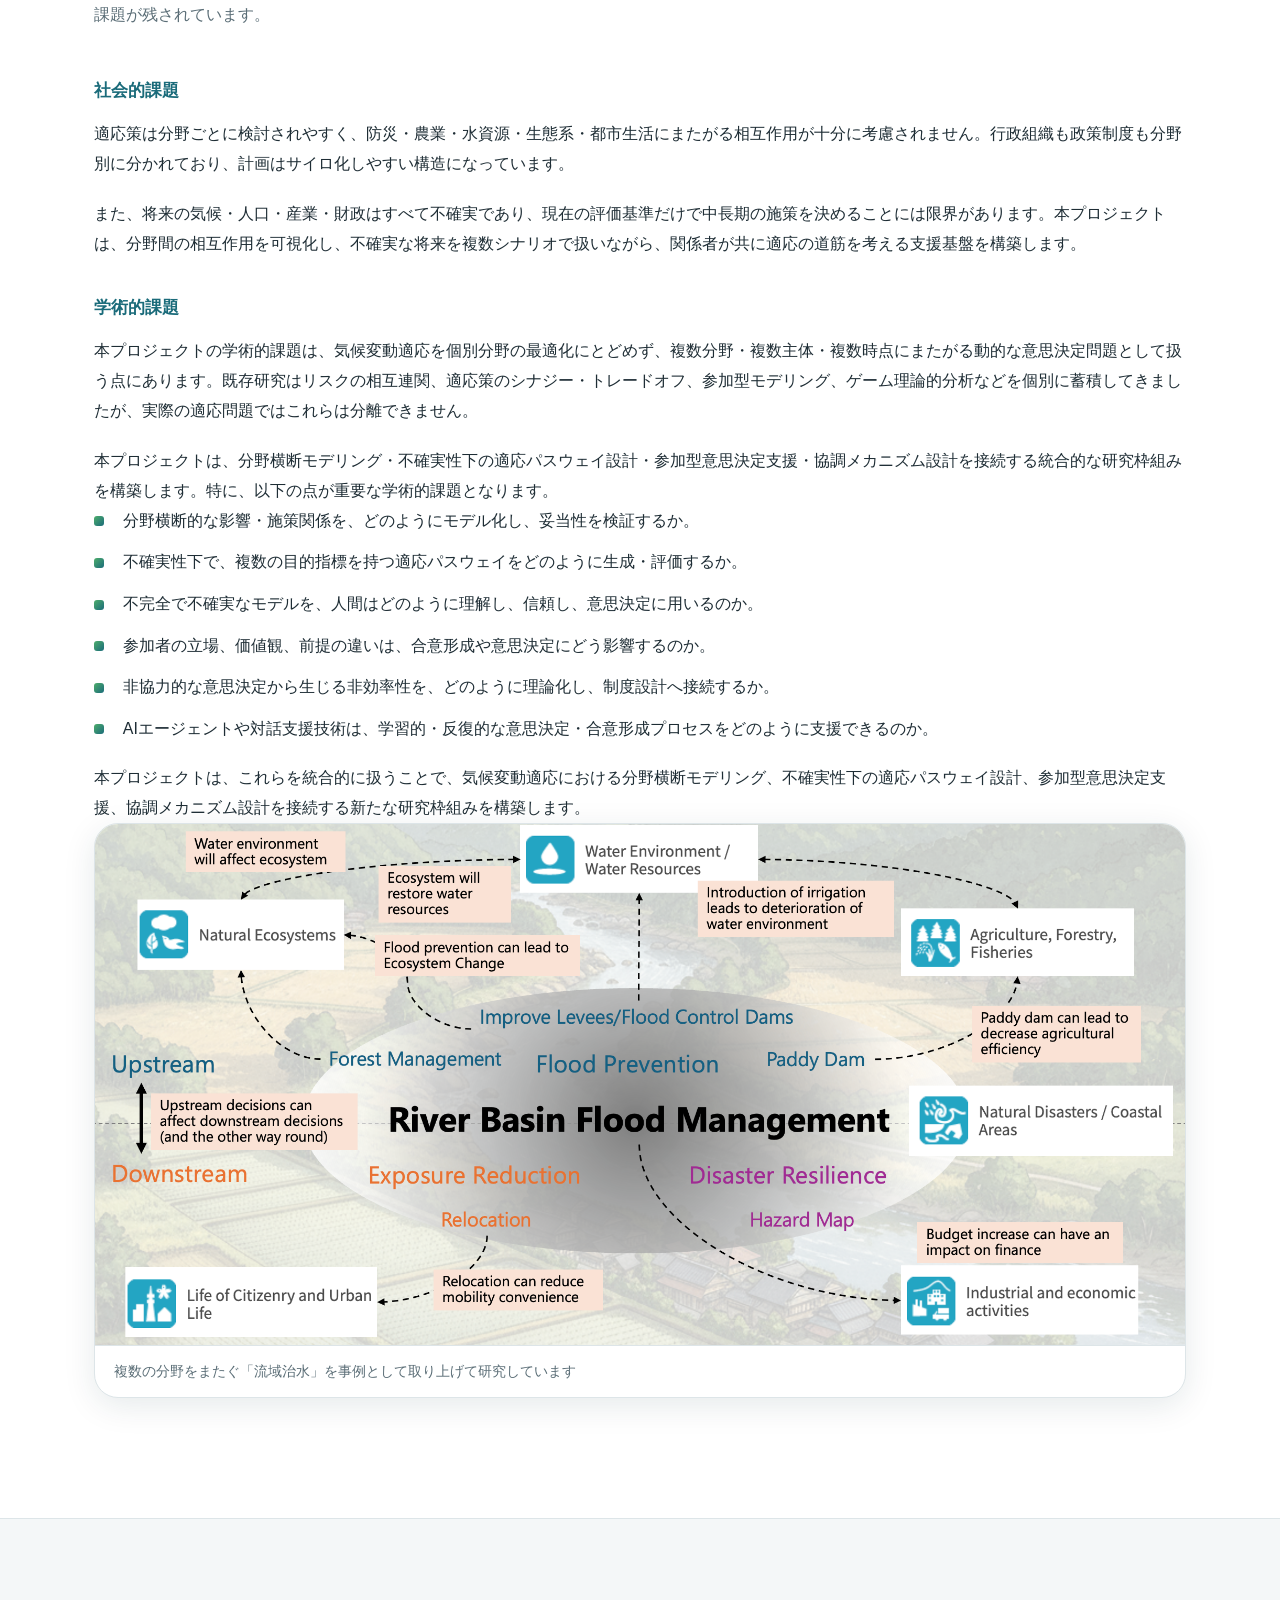
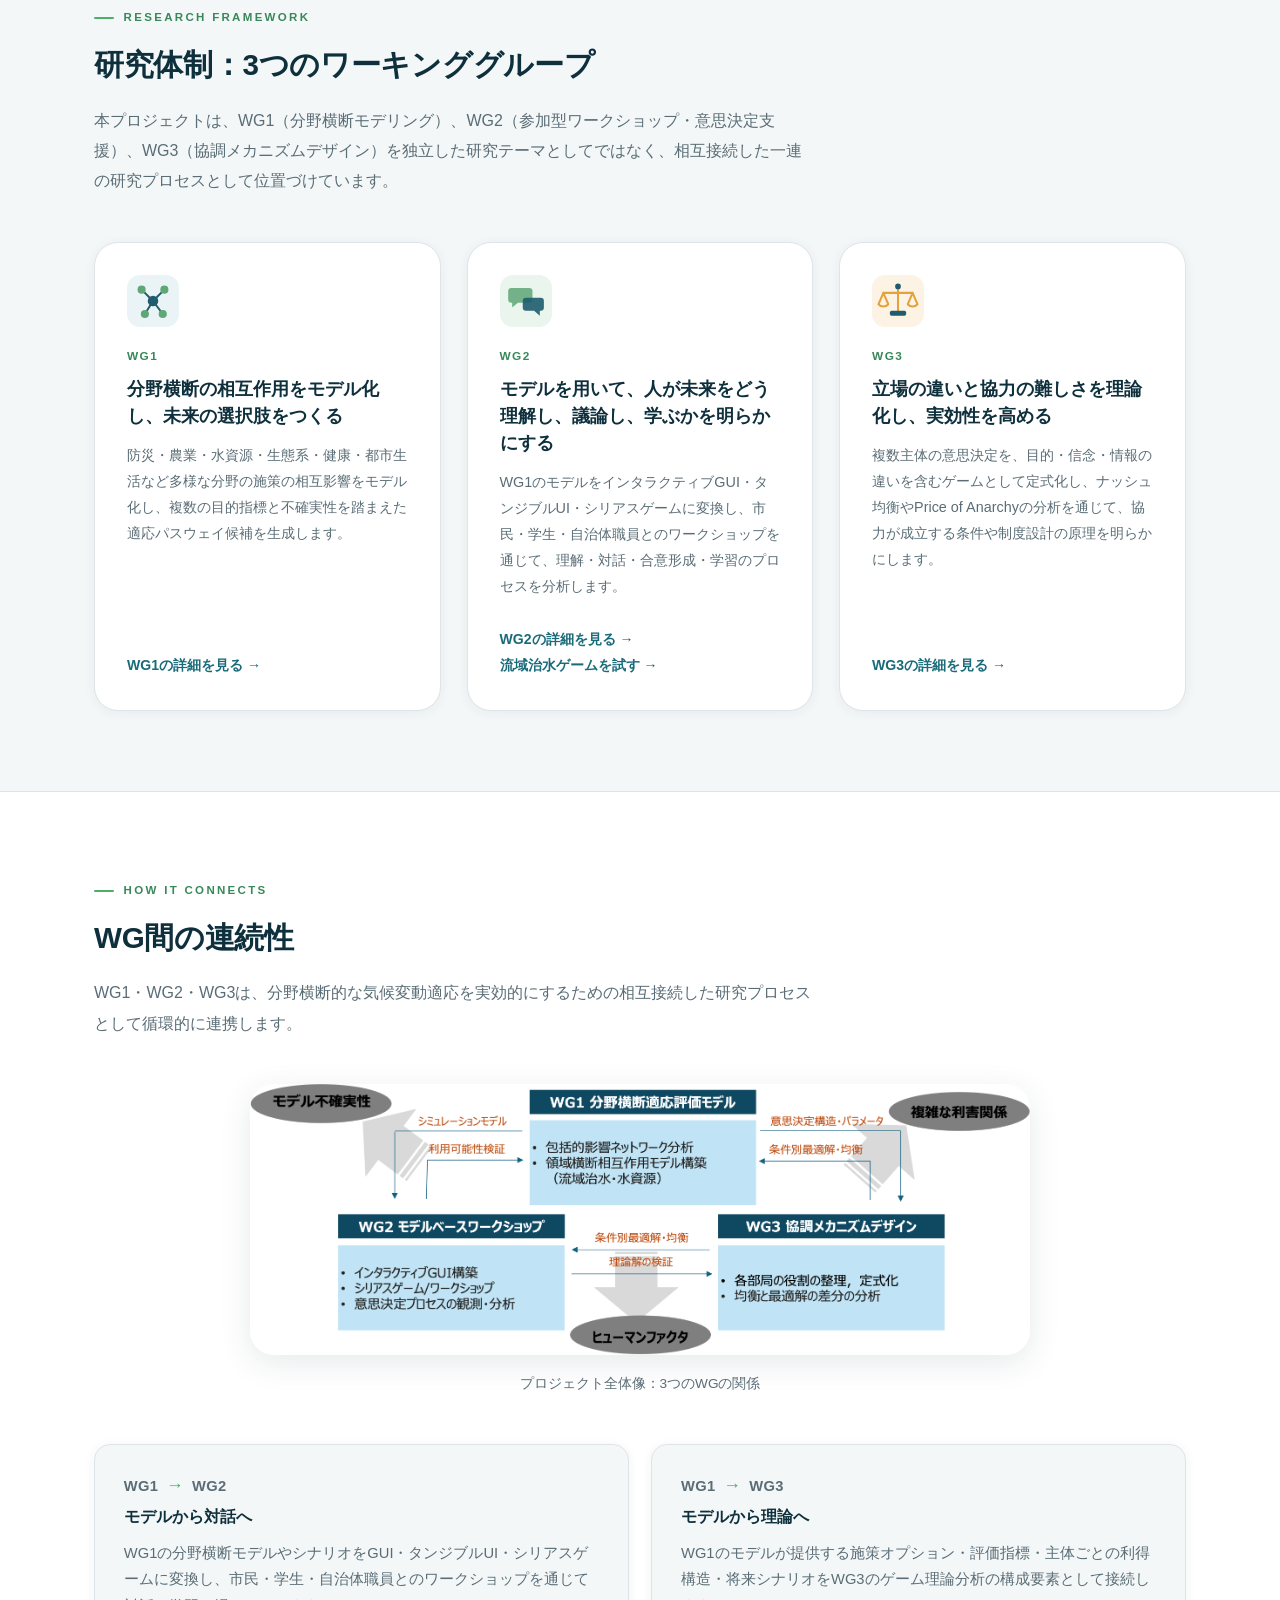
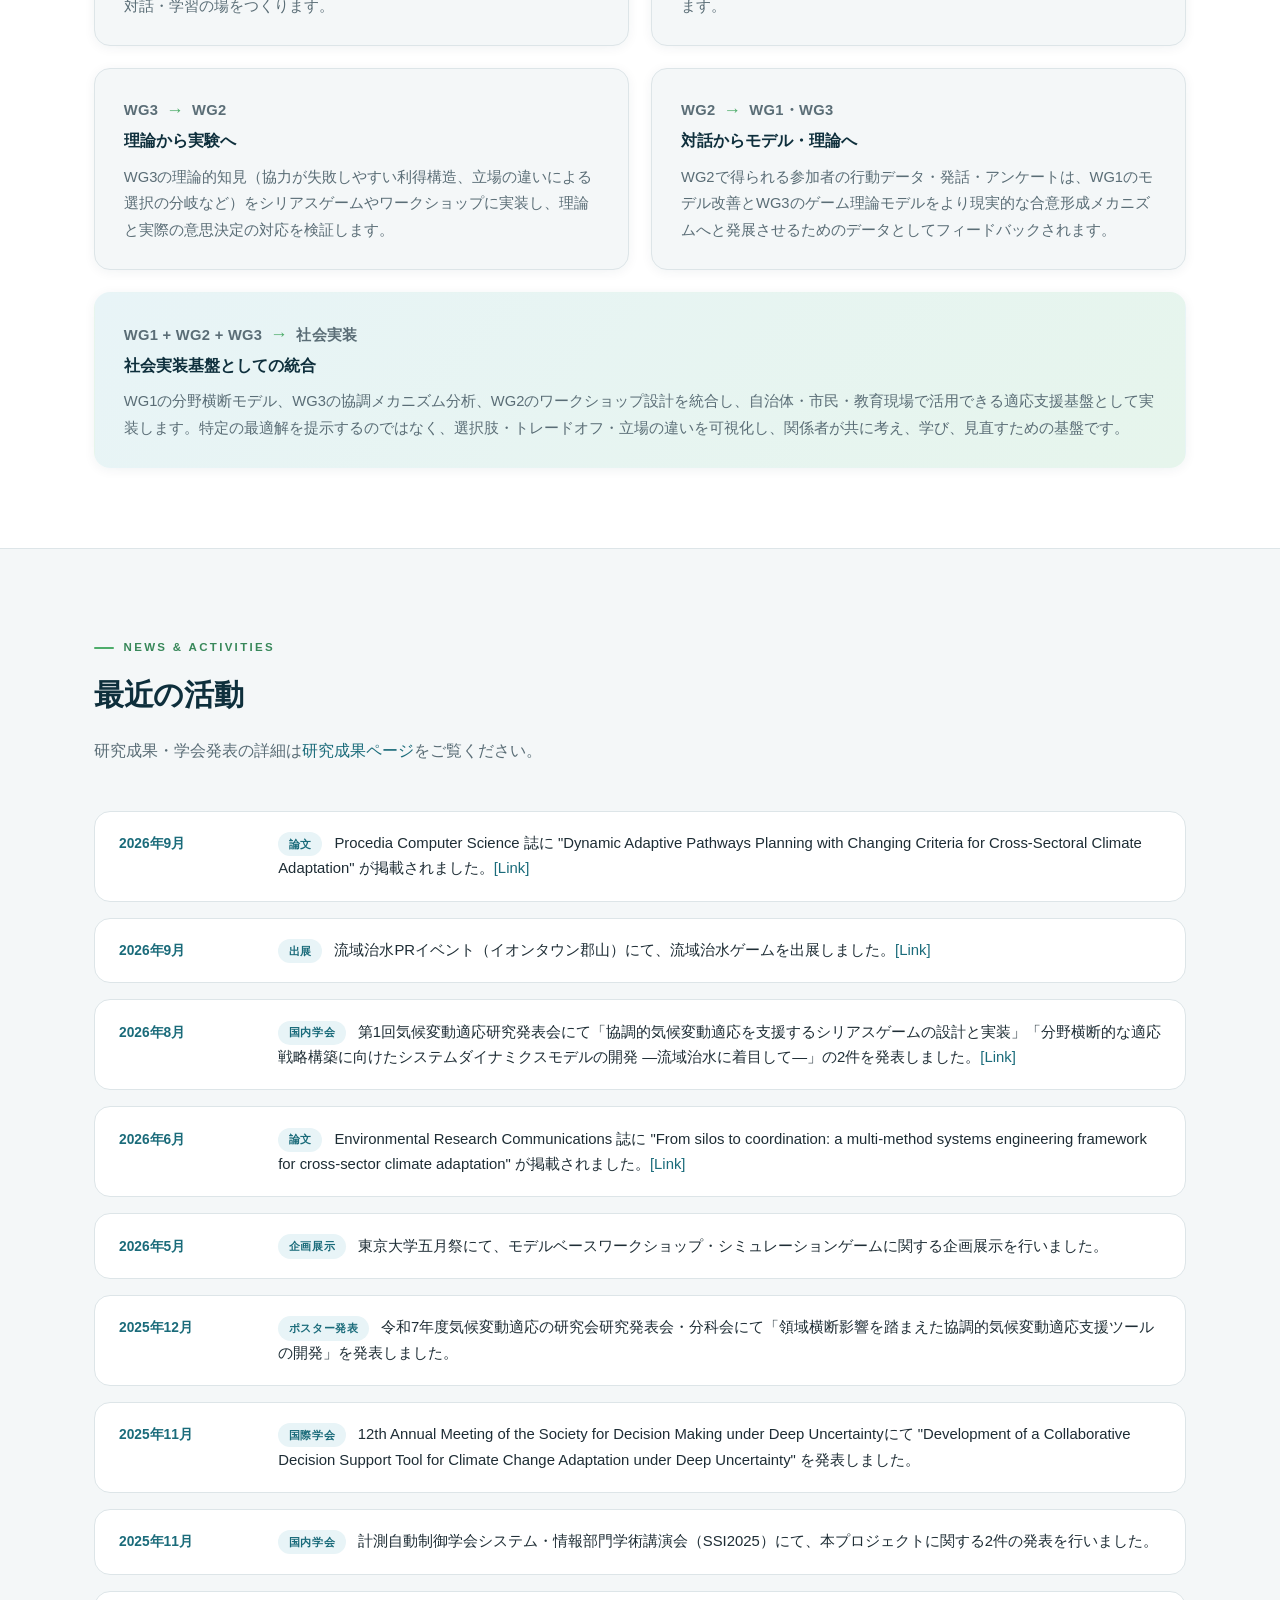
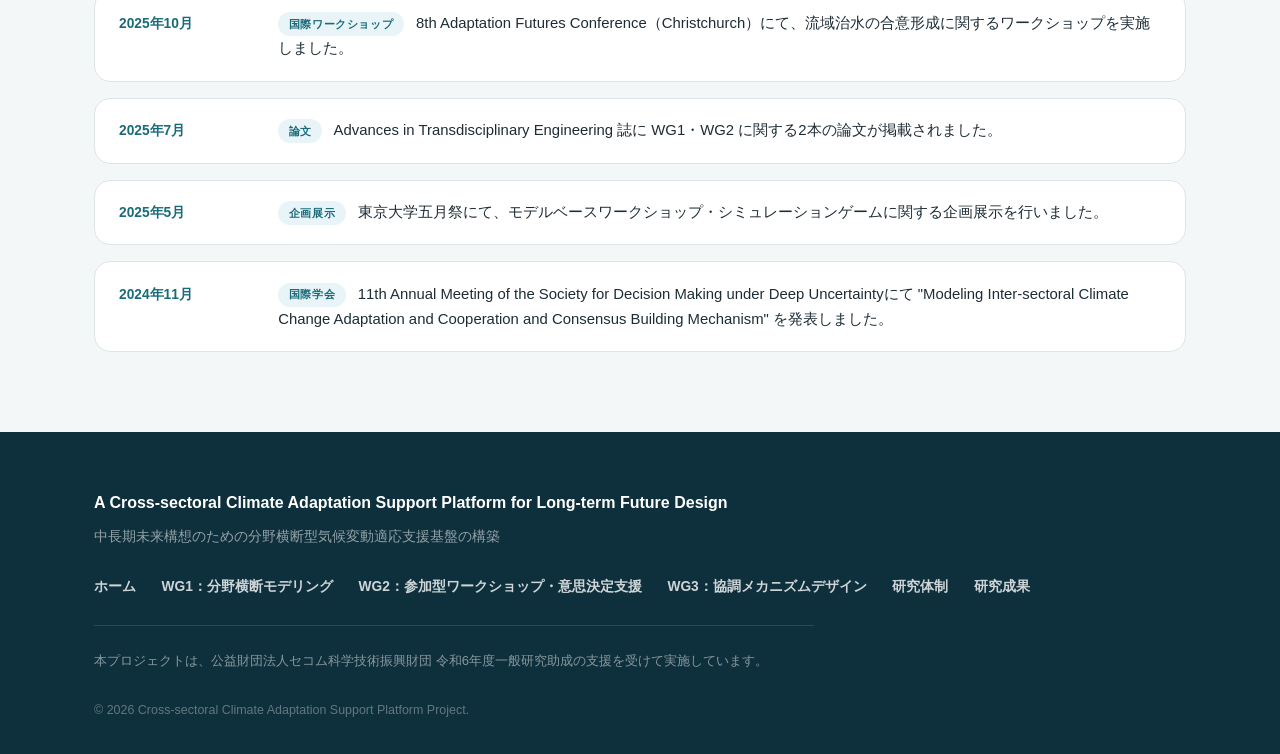
==== commit dc806a78: "update" ====
--- a/index.html
+++ b/index.html
@@ -3,8 +3,8 @@
 <head>
   <meta charset="UTF-8">
   <meta name="viewport" content="width=device-width, initial-scale=1.0">
-  <title>分野横断型気候変動適応支援基盤 | A Cross-sectoral Climate Adaptation Support Platform</title>
-  <meta name="description" content="分野横断気候変動影響モデリング・参加型ワークショップ・ゲーム理論・AI支援を組み合わせ、不確実な未来に適応する将来ビジョンの設計と社会実装を支援する研究プロジェクトです。">
+  <title>分野横断型気候変動適応支援基盤 | Cross-sectoral Climate Adaptation Support Platform</title>
+  <meta name="description" content="分野横断気候変動影響モデリング・ワークショップ・ゲーム理論を組み合わせ、不確実な未来に適応する将来ビジョンの設計と社会実装を支援する研究プロジェクトです。">
   <link rel="icon" type="image/svg+xml" href="images/favicon.svg">
   <link rel="stylesheet" href="css/style.css">
 </head>
@@ -65,8 +65,8 @@
           <a href="#about" class="btn btn--primary" data-lang-en>About the Project</a>
           <a href="#research" class="btn btn--ghost" data-lang-ja>研究体制（WG1〜WG3）</a>
           <a href="#research" class="btn btn--ghost" data-lang-en>Research Framework (WG1–WG3)</a>
-          <a href="https://adaptation-sim-frontend.onrender.com/" class="btn btn--ghost" target="_blank" rel="noopener" data-lang-ja>流域治水ゲームを試す →</a>
-          <a href="https://adaptation-sim-frontend.onrender.com/" class="btn btn--ghost" target="_blank" rel="noopener" data-lang-en>Try the Simulation Game →</a>
+          <a href="https://tinyurl.com/river-adapt" class="btn btn--ghost" target="_blank" rel="noopener" data-lang-ja>流域治水ゲームを試す →</a>
+          <a href="https://tinyurl.com/river-adapt" class="btn btn--ghost" target="_blank" rel="noopener" data-lang-en>Try the Simulation Game →</a>
         </div>
 
         <p class="hero__funder" data-lang-ja>本プロジェクトは、公益財団法人セコム科学技術振興財団 令和6年度一般研究助成の支援を受けて実施しています。</p>
@@ -196,8 +196,8 @@
             <p class="wg-card__desc" data-lang-en>Transforms WG1's models into interactive GUIs, tangible UIs, and serious games, analyzing processes of understanding, dialogue, consensus-building, and learning through workshops with citizens, students, and government officials.</p>
             <a href="wg2.html" class="wg-card__link" data-lang-ja>WG2の詳細を見る →</a>
             <a href="wg2.html" class="wg-card__link" data-lang-en>Learn more about WG2 →</a>
-            <a href="https://adaptation-sim-frontend.onrender.com/" class="wg-card__link" target="_blank" rel="noopener" data-lang-ja>流域治水ゲームを試す →</a>
-            <a href="https://adaptation-sim-frontend.onrender.com/" class="wg-card__link" target="_blank" rel="noopener" data-lang-en>Try the Simulation Game →</a>
+            <a href="https://tinyurl.com/river-adapt" class="wg-card__link" target="_blank" rel="noopener" data-lang-ja>流域治水ゲームを試す →</a>
+            <a href="https://tinyurl.com/river-adapt" class="wg-card__link" target="_blank" rel="noopener" data-lang-en>Try the Simulation Game →</a>
           </article>
 
           <article class="wg-card fade-in stagger-3">
@@ -288,6 +288,36 @@
           <p class="section__lead" data-lang-en>For details on research outputs and presentations, please see the <a href="publications.html">Publications page</a>.</p>
         </div>
         <ul class="news-list">
+          <li class="news-item fade-in">
+            <span class="news-item__date" data-lang-ja>2026年9月</span>
+            <span class="news-item__date" data-lang-en>Sep 2026</span>
+            <span class="news-item__body">
+              <span class="news-item__tag" data-lang-ja>論文</span>
+              <span class="news-item__tag" data-lang-en>Paper</span>
+              <span data-lang-ja>Procedia Computer Science 誌に "Dynamic Adaptive Pathways Planning with Changing Criteria for Cross-Sectoral Climate Adaptation" が掲載されました。<a href="https://doi.org/10.1016/j.procs.2026.08.180" target="_blank" rel="noopener">[Link]</a></span>
+              <span data-lang-en>"Dynamic Adaptive Pathways Planning with Changing Criteria for Cross-Sectoral Climate Adaptation" was published in Procedia Computer Science. <a href="https://doi.org/10.1016/j.procs.2026.08.180" target="_blank" rel="noopener">[Link]</a></span>
+            </span>
+          </li>
+          <li class="news-item fade-in">
+            <span class="news-item__date" data-lang-ja>2026年9月</span>
+            <span class="news-item__date" data-lang-en>Sep 2026</span>
+            <span class="news-item__body">
+              <span class="news-item__tag" data-lang-ja>出展</span>
+              <span class="news-item__tag" data-lang-en>Exhibition</span>
+              <span data-lang-ja>流域治水PRイベント（イオンタウン郡山）にて、流域治水ゲームを出展しました。<a href="https://www.pref.fukushima.lg.jp/uploaded/attachment/765841.pdf" target="_blank" rel="noopener">[Link]</a></span>
+              <span data-lang-en>Exhibited the watershed flood management game at a river-basin flood management PR event (AEON Town Koriyama, Fukushima). <a href="https://www.pref.fukushima.lg.jp/uploaded/attachment/765841.pdf" target="_blank" rel="noopener">[Link]</a></span>
+            </span>
+          </li>
+          <li class="news-item fade-in">
+            <span class="news-item__date" data-lang-ja>2026年8月</span>
+            <span class="news-item__date" data-lang-en>Aug 2026</span>
+            <span class="news-item__body">
+              <span class="news-item__tag" data-lang-ja>国内学会</span>
+              <span class="news-item__tag" data-lang-en>Conference</span>
+              <span data-lang-ja>第1回気候変動適応研究発表会にて「協調的気候変動適応を支援するシリアスゲームの設計と実装」「分野横断的な適応戦略構築に向けたシステムダイナミクスモデルの開発 ―流域治水に着目して―」の2件を発表しました。<a href="https://adaptation-platform.nies.go.jp/ccca/conference/2026/0803/" target="_blank" rel="noopener">[Link]</a></span>
+              <span data-lang-en>Two presentations were given at the 1st Climate Change Adaptation Research Conference: "Design and Implementation of a Serious Game Supporting Collaborative Climate Change Adaptation" and "Development of a System Dynamics Model for Cross-sectoral Adaptation Strategies: Focusing on River-basin Flood Management." <a href="https://adaptation-platform.nies.go.jp/ccca/conference/2026/0803/" target="_blank" rel="noopener">[Link]</a></span>
+            </span>
+          </li>
           <li class="news-item fade-in">
             <span class="news-item__date" data-lang-ja>2026年6月</span>
             <span class="news-item__date" data-lang-en>Jun 2026</span>
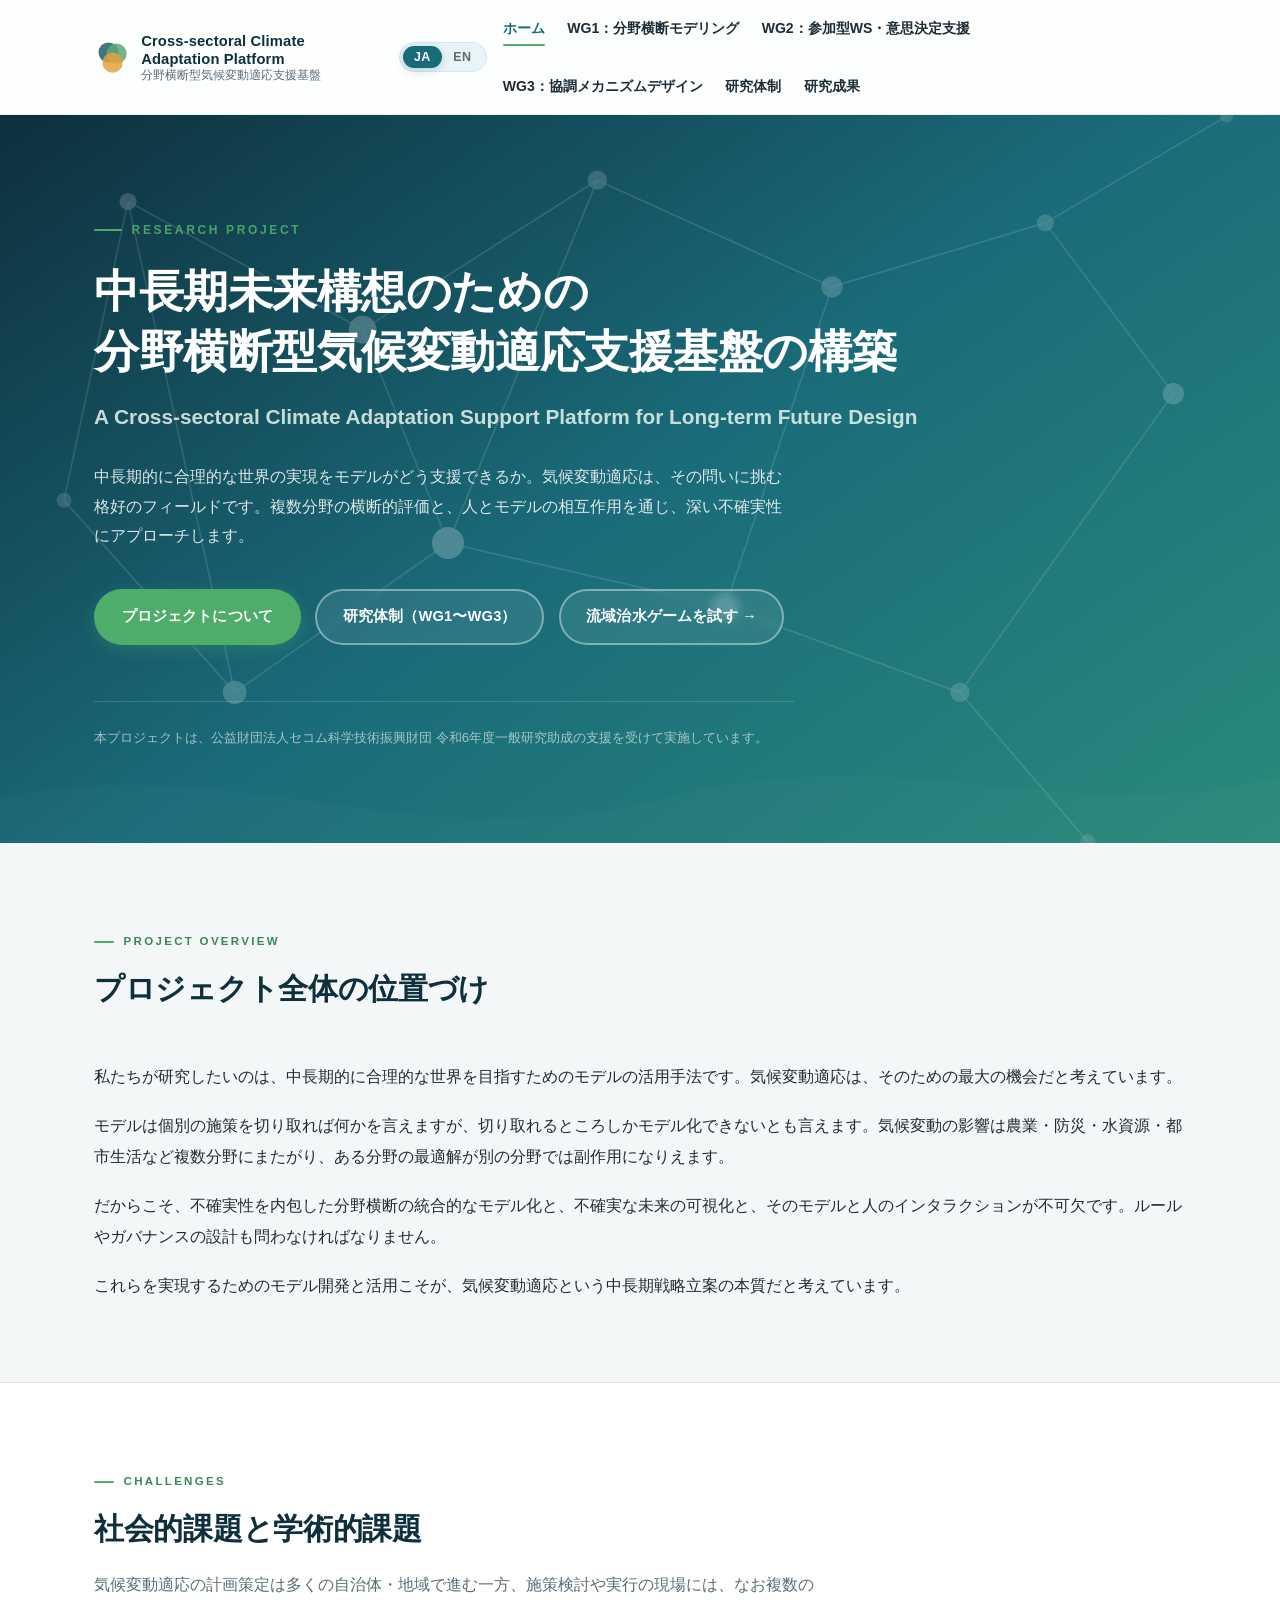
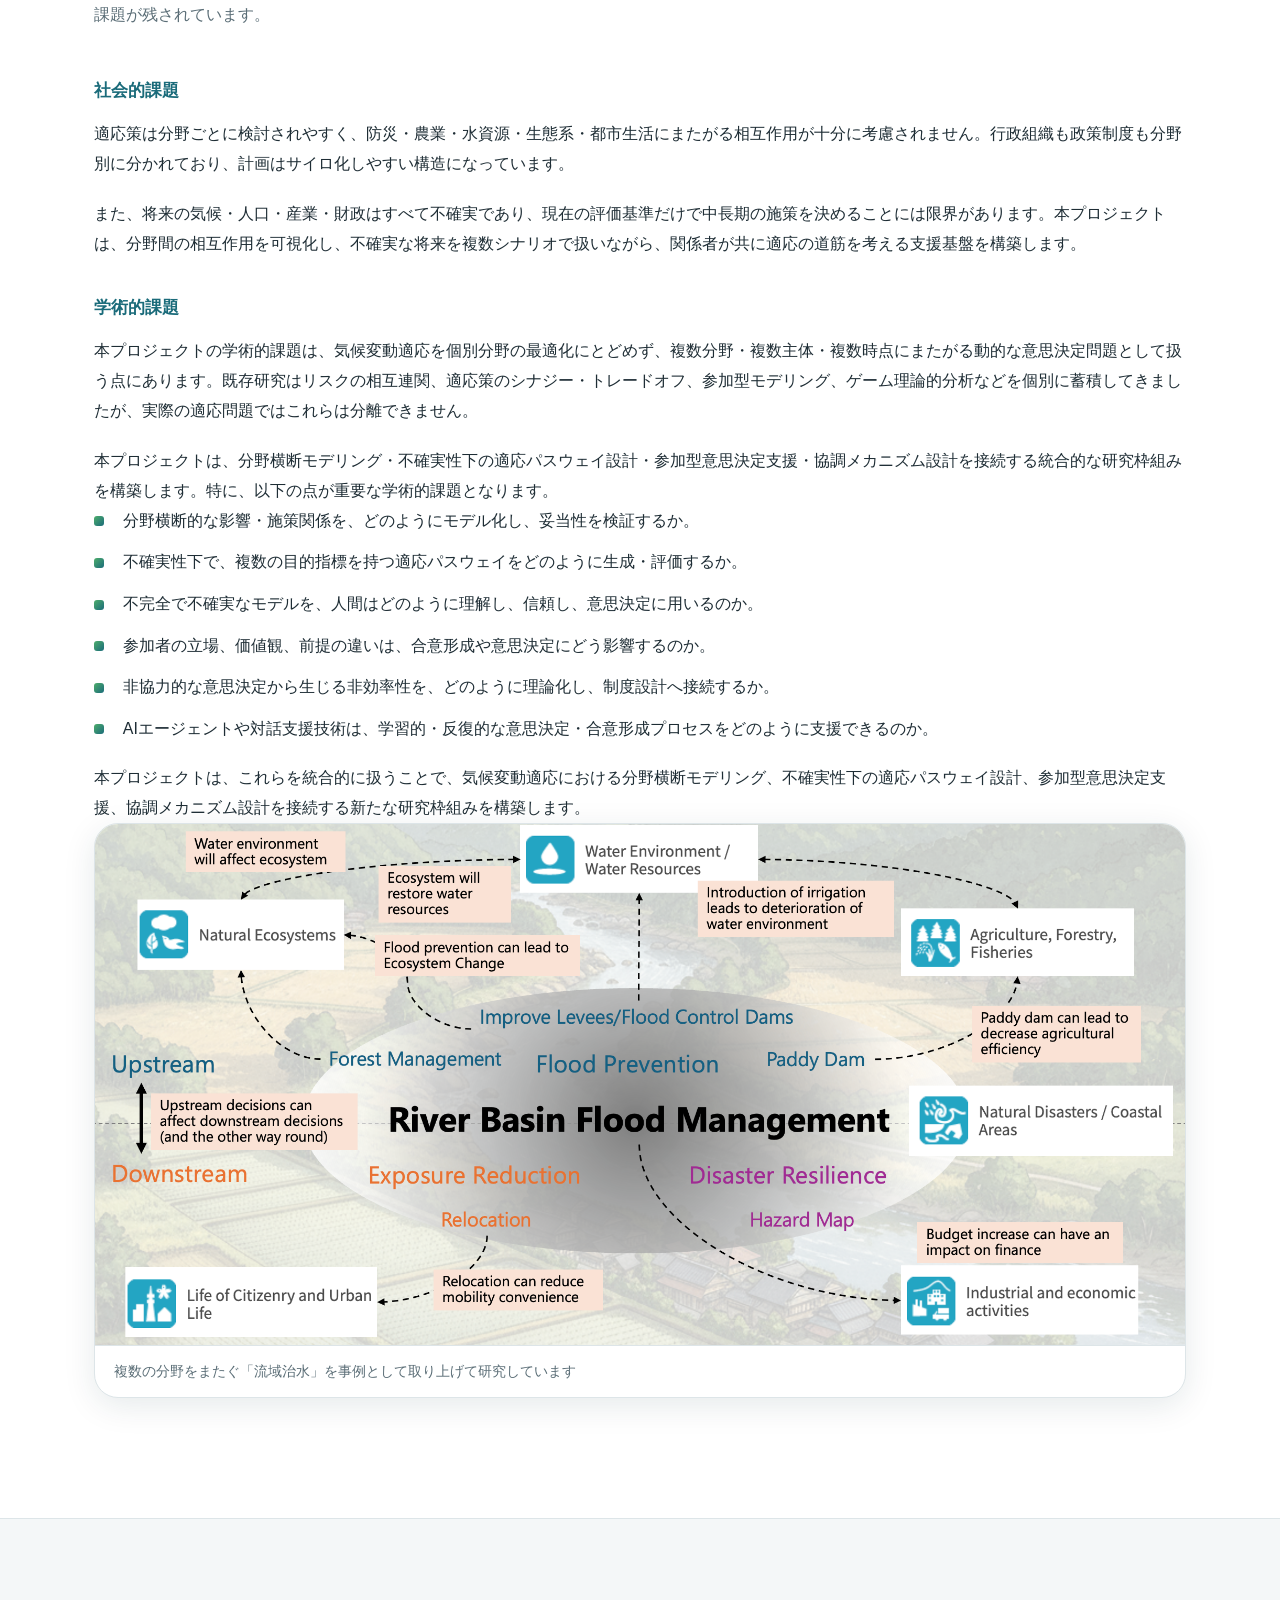
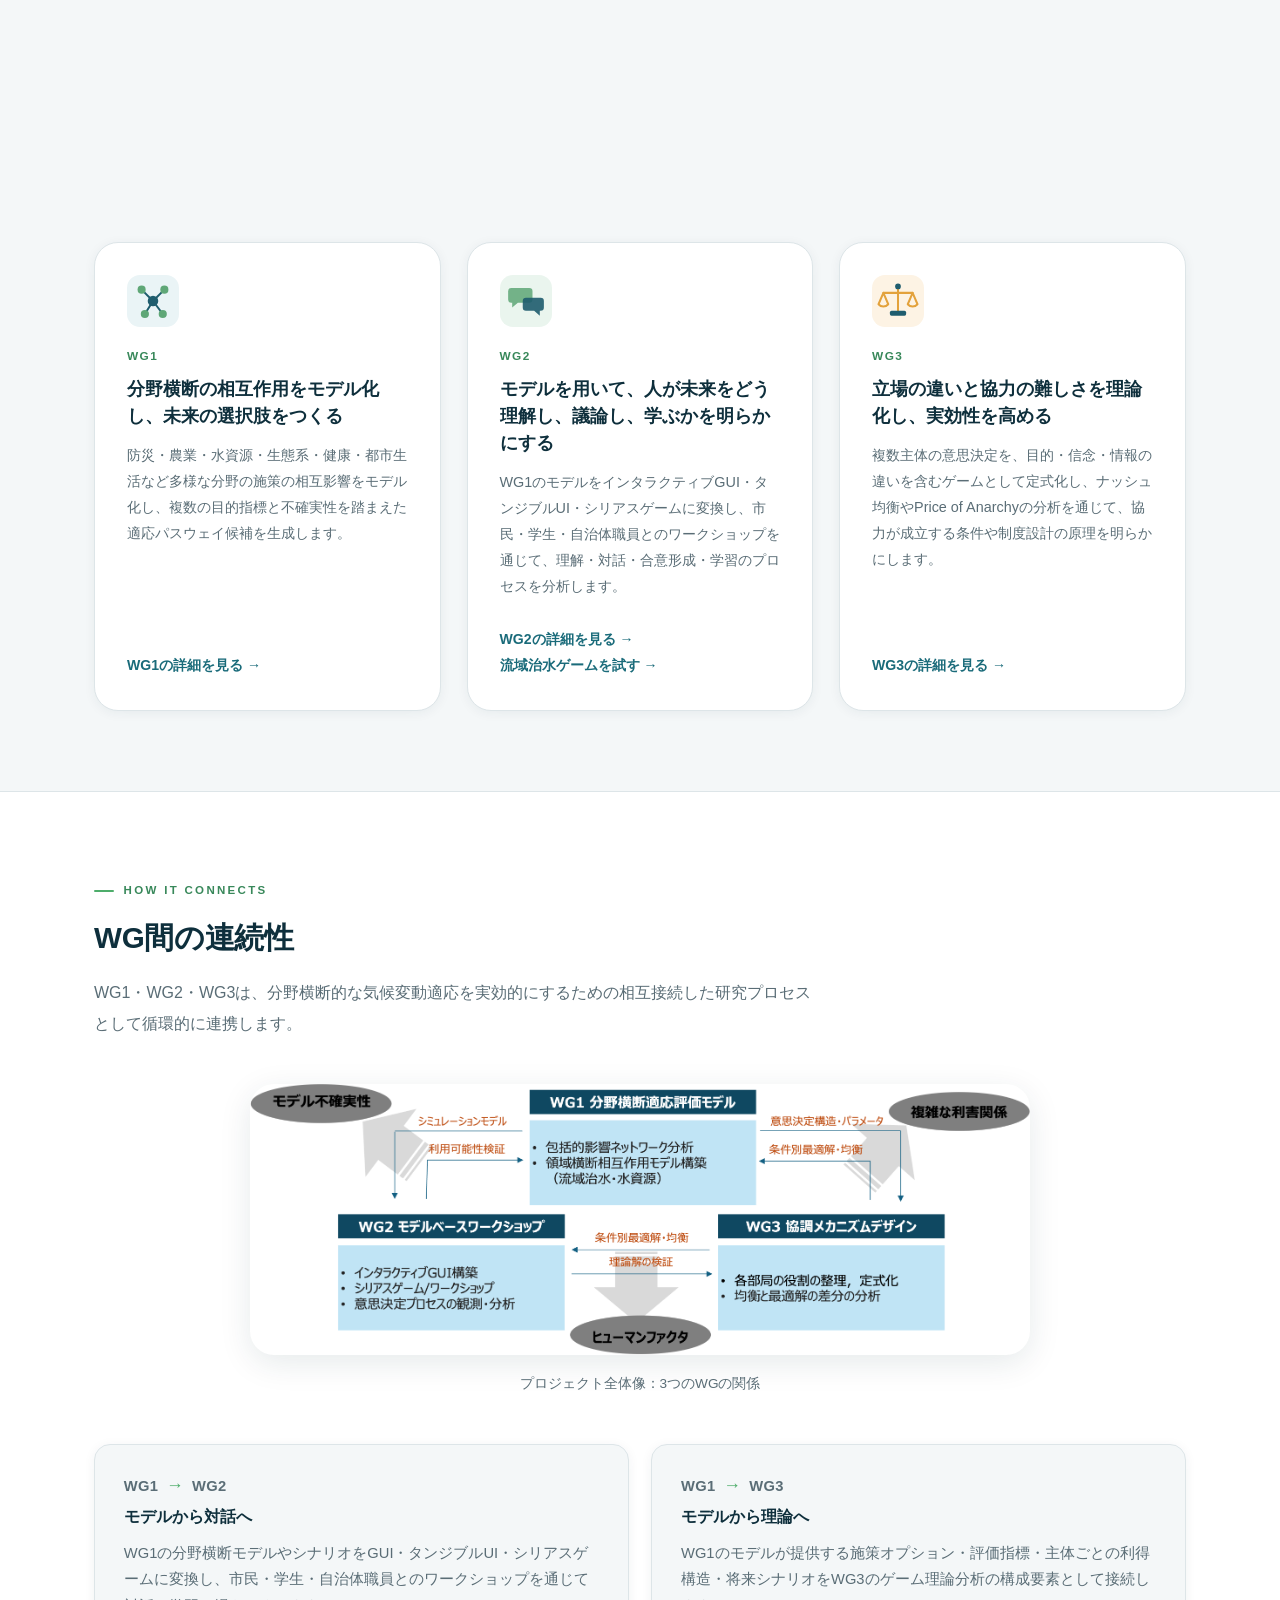
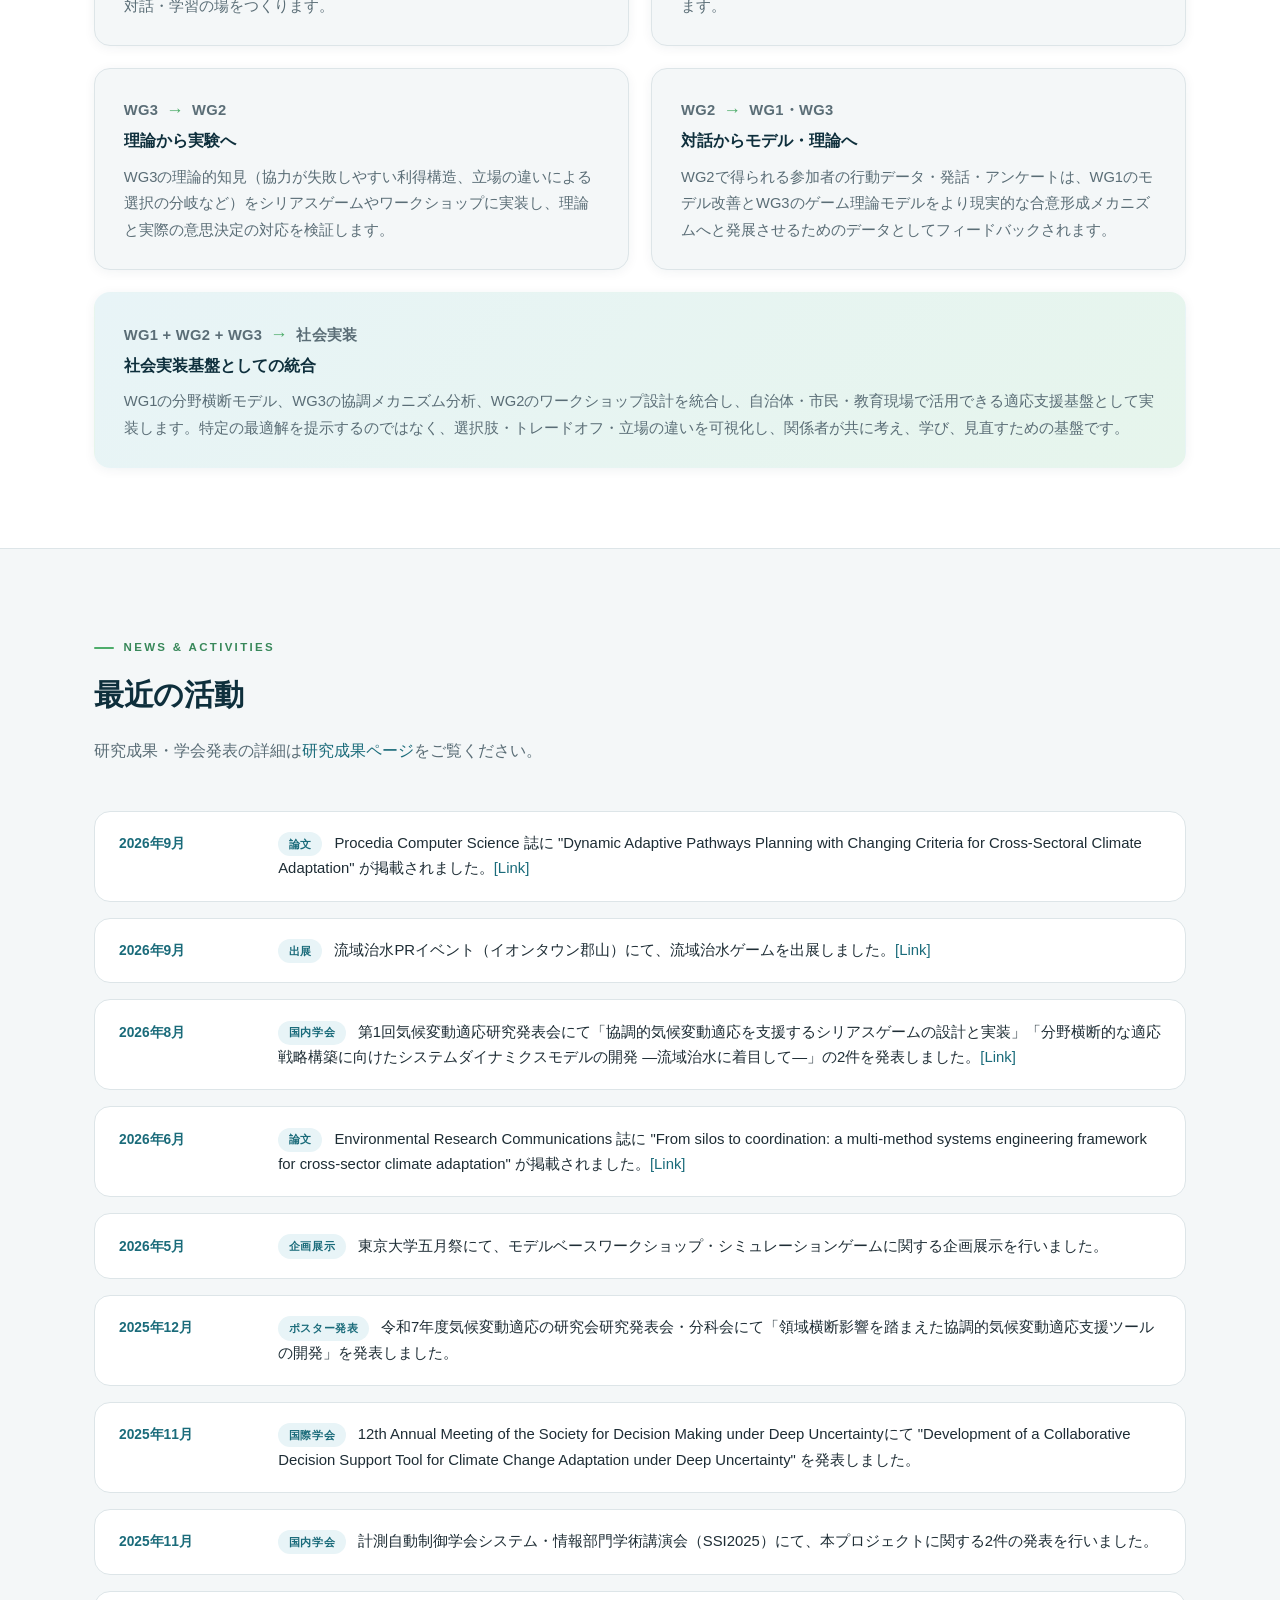
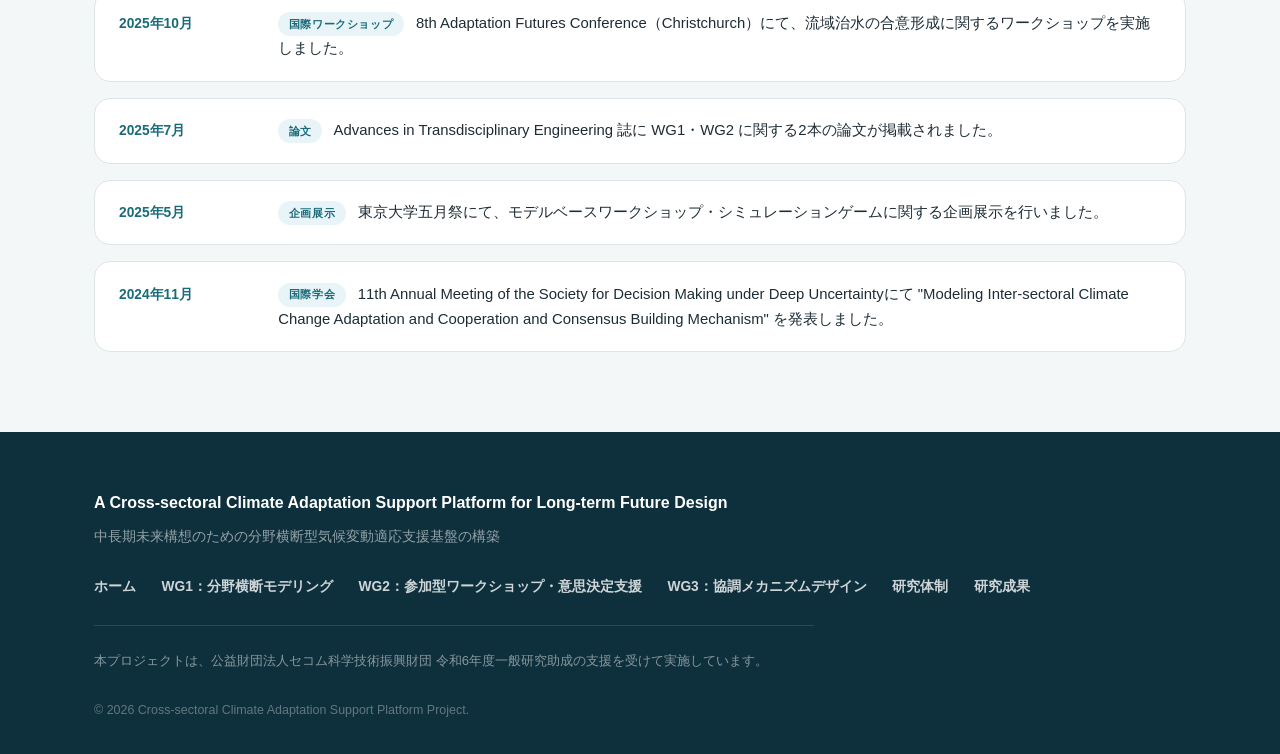
==== commit 8e6ed01b: "update game url" ====
--- a/index.html
+++ b/index.html
@@ -65,8 +65,8 @@
           <a href="#about" class="btn btn--primary" data-lang-en>About the Project</a>
           <a href="#research" class="btn btn--ghost" data-lang-ja>研究体制（WG1〜WG3）</a>
           <a href="#research" class="btn btn--ghost" data-lang-en>Research Framework (WG1–WG3)</a>
-          <a href="https://tinyurl.com/river-adapt" class="btn btn--ghost" target="_blank" rel="noopener" data-lang-ja>流域治水ゲームを試す →</a>
-          <a href="https://tinyurl.com/river-adapt" class="btn btn--ghost" target="_blank" rel="noopener" data-lang-en>Try the Simulation Game →</a>
+          <a href="https://play.adaptation-game.com/" class="btn btn--ghost" target="_blank" rel="noopener" data-lang-ja>流域治水ゲームを試す →</a>
+          <a href="https://play.adaptation-game.com/" class="btn btn--ghost" target="_blank" rel="noopener" data-lang-en>Try the Simulation Game →</a>
         </div>
 
         <p class="hero__funder" data-lang-ja>本プロジェクトは、公益財団法人セコム科学技術振興財団 令和6年度一般研究助成の支援を受けて実施しています。</p>
@@ -196,8 +196,8 @@
             <p class="wg-card__desc" data-lang-en>Transforms WG1's models into interactive GUIs, tangible UIs, and serious games, analyzing processes of understanding, dialogue, consensus-building, and learning through workshops with citizens, students, and government officials.</p>
             <a href="wg2.html" class="wg-card__link" data-lang-ja>WG2の詳細を見る →</a>
             <a href="wg2.html" class="wg-card__link" data-lang-en>Learn more about WG2 →</a>
-            <a href="https://tinyurl.com/river-adapt" class="wg-card__link" target="_blank" rel="noopener" data-lang-ja>流域治水ゲームを試す →</a>
-            <a href="https://tinyurl.com/river-adapt" class="wg-card__link" target="_blank" rel="noopener" data-lang-en>Try the Simulation Game →</a>
+            <a href="https://play.adaptation-game.com/" class="wg-card__link" target="_blank" rel="noopener" data-lang-ja>流域治水ゲームを試す →</a>
+            <a href="https://play.adaptation-game.com/" class="wg-card__link" target="_blank" rel="noopener" data-lang-en>Try the Simulation Game →</a>
           </article>
 
           <article class="wg-card fade-in stagger-3">
